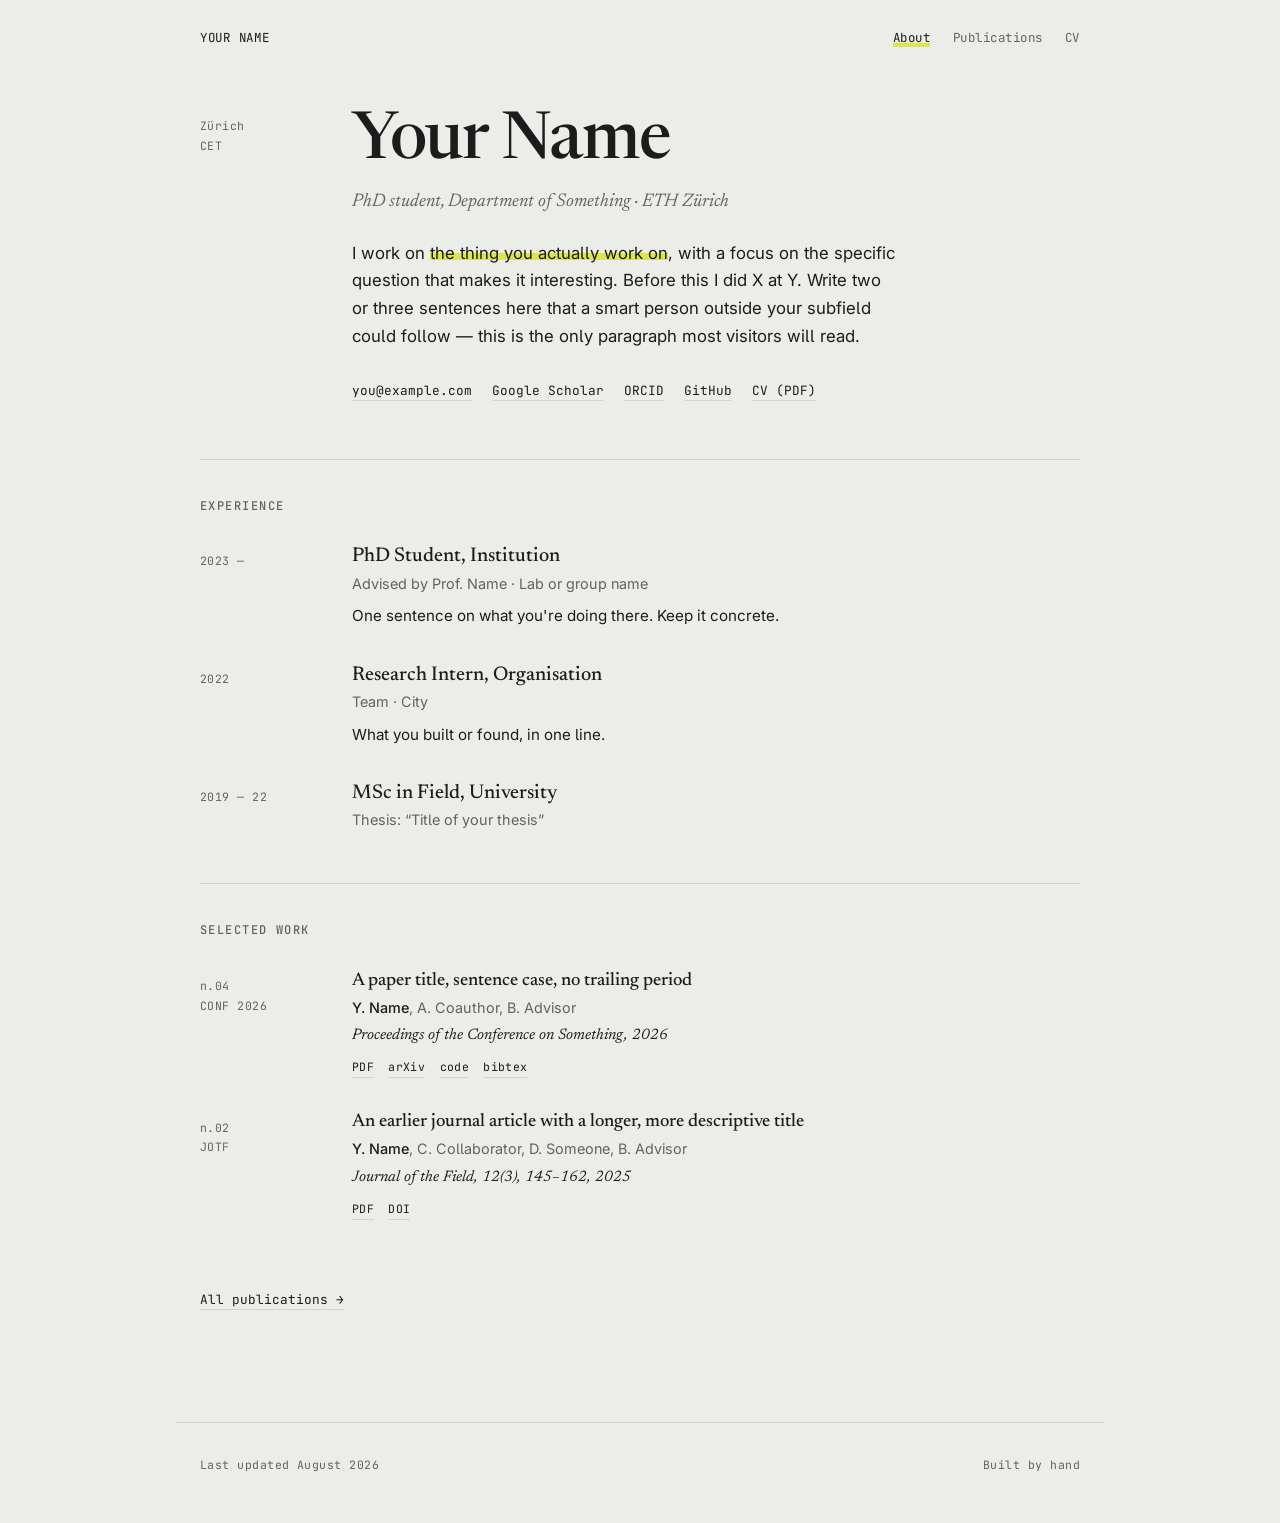
==== index.html @ 3d187cd5 "template files from Claude" ====
<!DOCTYPE html>
<html lang="en">
<head>
<meta charset="utf-8">
<meta name="viewport" content="width=device-width, initial-scale=1">
<title>Your Name — Computational Linguistics, ETH Zürich</title>
<meta name="description" content="PhD student working on X. Publications, experience, and contact.">

<!-- Social preview. Replace URL and image once deployed. -->
<meta property="og:title" content="Your Name">
<meta property="og:description" content="PhD student working on X.">
<meta property="og:type" content="website">

<link rel="preconnect" href="https://fonts.googleapis.com">
<link rel="preconnect" href="https://fonts.gstatic.com" crossorigin>
<link href="https://fonts.googleapis.com/css2?family=Newsreader:ital,opsz,wght@0,6..72,400;0,6..72,500;1,6..72,400&family=Inter:wght@400;500&family=JetBrains+Mono:wght@400;500&display=swap" rel="stylesheet">
<link rel="stylesheet" href="style.css">
</head>
<body>

<header class="topbar">
  <a class="topbar__name" href="index.html">Your Name</a>
  <nav class="topbar__nav">
    <a href="index.html" aria-current="page">About</a>
    <a href="publications.html">Publications</a>
    <a href="cv.pdf">CV</a>
  </nav>
</header>

<main>

  <!-- ─── Hero ─────────────────────────────────────────────── -->
  <section class="hero">
    <div class="hero__margin">
      <span class="note">Zürich</span>
      <span class="note">CET</span>
    </div>
    <div class="hero__body">
      <h1 class="hero__title">Your Name</h1>
      <p class="hero__role">PhD student, Department of Something · ETH&nbsp;Zürich</p>
      <p class="hero__bio">
        I work on <span class="mark">the thing you actually work on</span>, with a focus on
        the specific question that makes it interesting. Before this I did X at Y.
        Write two or three sentences here that a smart person outside your subfield
        could follow — this is the only paragraph most visitors will read.
      </p>
      <ul class="links">
        <li><a href="mailto:you@example.com">you@example.com</a></li>
        <li><a href="https://scholar.google.com/">Google&nbsp;Scholar</a></li>
        <li><a href="https://orcid.org/">ORCID</a></li>
        <li><a href="https://github.com/">GitHub</a></li>
        <li><a href="cv.pdf">CV&nbsp;(PDF)</a></li>
      </ul>
    </div>
  </section>

  <!-- ─── Experience ───────────────────────────────────────── -->
  <section class="section">
    <h2 class="section__title">Experience</h2>

    <article class="row">
      <div class="row__margin"><span class="note">2023 —</span></div>
      <div class="row__body">
        <h3 class="row__title">PhD Student, Institution</h3>
        <p class="row__meta">Advised by Prof. Name · Lab or group name</p>
        <p class="row__text">One sentence on what you're doing there. Keep it concrete.</p>
      </div>
    </article>

    <article class="row">
      <div class="row__margin"><span class="note">2022</span></div>
      <div class="row__body">
        <h3 class="row__title">Research Intern, Organisation</h3>
        <p class="row__meta">Team · City</p>
        <p class="row__text">What you built or found, in one line.</p>
      </div>
    </article>

    <article class="row">
      <div class="row__margin"><span class="note">2019 — 22</span></div>
      <div class="row__body">
        <h3 class="row__title">MSc in Field, University</h3>
        <p class="row__meta">Thesis: “Title of your thesis”</p>
      </div>
    </article>
  </section>

  <!-- ─── Selected work ────────────────────────────────────── -->
  <section class="section">
    <h2 class="section__title">Selected work</h2>
    <div id="selected-pubs" class="pubs">
      <p class="loading">Loading publications…</p>
    </div>
    <p class="section__more">
      <a href="publications.html">All publications →</a>
    </p>
  </section>

</main>

<footer class="footer">
  <span class="note">Last updated August 2026</span>
  <span class="note">Built by hand</span>
</footer>

<script src="pubs.js"></script>
<script>renderSelected("selected-pubs");</script>
</body>
</html>
---- style.css ----
/* ============================================================
   Tokens
   ============================================================ */
:root {
  --paper:     #ECEDE9;   /* cool newsprint, not cream           */
  --surface:   #F6F7F4;
  --ink:       #1A1D1B;
  --ink-soft:  #5F655E;
  --rule:      #D2D4CE;
  --mark:      #DCE64B;   /* highlighter — the only accent       */

  --display: "Newsreader", Georgia, serif;
  --body:    "Inter", system-ui, -apple-system, sans-serif;
  --mono:    "JetBrains Mono", ui-monospace, "SF Mono", monospace;

  --margin-col: 7.5rem;   /* width of the annotation column      */
  --gap:        2rem;
  --measure:    34rem;    /* max line length for reading         */
  --page:       58rem;
}

@media (prefers-color-scheme: dark) {
  :root {
    --paper:    #17191A;
    --surface:  #1E2122;
    --ink:      #E8E9E4;
    --ink-soft: #9AA096;
    --rule:     #33383A;
    --mark:     #9AA82B;
  }
}

/* ============================================================
   Base
   ============================================================ */
*, *::before, *::after { box-sizing: border-box; }

html { -webkit-text-size-adjust: 100%; }

body {
  margin: 0;
  background: var(--paper);
  color: var(--ink);
  font-family: var(--body);
  font-size: 1rem;
  line-height: 1.65;
  font-feature-settings: "cv05", "ss01";
  -webkit-font-smoothing: antialiased;
}

main {
  max-width: var(--page);
  margin: 0 auto;
  padding: 0 1.5rem 5rem;
}

h1, h2, h3 { font-family: var(--display); font-weight: 500; line-height: 1.15; margin: 0; }

p { margin: 0 0 0.9rem; max-width: var(--measure); }

/* Links: quiet by default, highlighter on hover ------------- */
a {
  color: inherit;
  text-decoration: none;
  border-bottom: 1px solid var(--rule);
  transition: background-size 140ms ease;
  background-image: linear-gradient(var(--mark), var(--mark));
  background-repeat: no-repeat;
  background-position: 0 88%;
  background-size: 0% 0.35em;
  padding-bottom: 0.05em;
}
a:hover, a:focus-visible { background-size: 100% 0.35em; border-bottom-color: var(--ink); }

:focus-visible { outline: 2px solid var(--ink); outline-offset: 3px; border-radius: 2px; }

/* The highlighter swipe, used sparingly --------------------- */
.mark {
  background-image: linear-gradient(var(--mark), var(--mark));
  background-repeat: no-repeat;
  background-position: 0 82%;
  background-size: 100% 0.42em;
}

/* Marginalia voice ------------------------------------------ */
.note {
  display: block;
  font-family: var(--mono);
  font-size: 0.72rem;
  letter-spacing: 0.04em;
  color: var(--ink-soft);
  line-height: 1.7;
  font-variant-numeric: tabular-nums;
}

/* ============================================================
   Top bar
   ============================================================ */
.topbar {
  max-width: var(--page);
  margin: 0 auto;
  padding: 1.75rem 1.5rem 3.5rem;
  display: flex;
  flex-wrap: wrap;
  gap: 1rem;
  align-items: baseline;
  justify-content: space-between;
}
.topbar__name {
  font-family: var(--mono);
  font-size: 0.78rem;
  letter-spacing: 0.06em;
  text-transform: uppercase;
  border-bottom: none;
}
.topbar__nav { display: flex; gap: 1.4rem; }
.topbar__nav a {
  font-family: var(--mono);
  font-size: 0.78rem;
  letter-spacing: 0.04em;
  border-bottom: none;
  color: var(--ink-soft);
}
.topbar__nav a[aria-current="page"] { color: var(--ink); background-size: 100% 0.35em; }

/* ============================================================
   Two-column rhythm: annotation margin + content
   ============================================================ */
.hero, .row, .pagehead, .pub {
  display: grid;
  grid-template-columns: var(--margin-col) minmax(0, 1fr);
  gap: var(--gap);
}

.hero { padding-bottom: 3.5rem; }
.hero__margin { padding-top: 0.7rem; }

.hero__title {
  font-size: clamp(2.6rem, 7vw, 4.1rem);
  letter-spacing: -0.02em;
  margin-bottom: 0.4rem;
}
.hero__role {
  font-family: var(--display);
  font-style: italic;
  font-size: 1.15rem;
  color: var(--ink-soft);
  margin-bottom: 1.4rem;
}
.hero__bio { font-size: 1.05rem; }

.links {
  list-style: none;
  display: flex;
  flex-wrap: wrap;
  gap: 0.5rem 1.25rem;
  padding: 0;
  margin: 1.6rem 0 0;
}
.links a { font-family: var(--mono); font-size: 0.8rem; }

/* ============================================================
   Sections
   ============================================================ */
.section { border-top: 1px solid var(--rule); padding: 2.5rem 0 1rem; }
.section--flush { border-top: none; padding-top: 0; }

.section__title {
  font-family: var(--mono);
  font-size: 0.75rem;
  font-weight: 500;
  letter-spacing: 0.12em;
  text-transform: uppercase;
  color: var(--ink-soft);
  margin-bottom: 2rem;
}
.section__more { margin-top: 2rem; }
.section__more a { font-family: var(--mono); font-size: 0.8rem; }

.row { padding-bottom: 2.2rem; }
.row__margin { padding-top: 0.35rem; }
.row__title { font-size: 1.25rem; margin-bottom: 0.2rem; }
.row__meta {
  font-size: 0.9rem;
  color: var(--ink-soft);
  margin-bottom: 0.5rem;
}
.row__text { font-size: 0.95rem; }
.row__text:last-child, .row__meta:last-child { margin-bottom: 0; }

/* ============================================================
   Publications page head + filters
   ============================================================ */
.pagehead { padding-bottom: 3rem; }
.pagehead__margin { padding-top: 0.9rem; }
.pagehead__title { font-size: clamp(2.1rem, 5vw, 3rem); margin-bottom: 0.6rem; }
.pagehead__note { font-size: 0.95rem; color: var(--ink-soft); }

.filters { display: flex; flex-wrap: wrap; gap: 0.5rem; margin-top: 1.5rem; }
.filters button {
  font-family: var(--mono);
  font-size: 0.72rem;
  letter-spacing: 0.04em;
  color: var(--ink-soft);
  background: transparent;
  border: 1px solid var(--rule);
  border-radius: 999px;
  padding: 0.3rem 0.85rem;
  cursor: pointer;
  transition: color 120ms ease, border-color 120ms ease;
}
.filters button:hover { color: var(--ink); border-color: var(--ink-soft); }
.filters button[aria-pressed="true"] {
  color: var(--ink);
  border-color: var(--ink);
  background: var(--mark);
}

/* ============================================================
   Publication entries
   ============================================================ */
.pubs { margin: 0; }

.yeargroup { border-top: 1px solid var(--rule); padding-top: 1.6rem; margin-bottom: 1rem; }
.yeargroup:first-child { border-top: none; padding-top: 0; }

.pub { padding-bottom: 2.1rem; }
.pub__margin { padding-top: 0.4rem; }
.pub__title { font-size: 1.15rem; margin-bottom: 0.3rem; }
.pub__authors { font-size: 0.9rem; color: var(--ink-soft); margin-bottom: 0.25rem; }
.pub__authors strong { color: var(--ink); font-weight: 500; }
.pub__venue {
  font-family: var(--display);
  font-style: italic;
  font-size: 0.95rem;
  margin-bottom: 0.55rem;
}
.pub__summary { font-size: 0.95rem; margin-bottom: 0.6rem; }
.pub__links { display: flex; flex-wrap: wrap; gap: 0.9rem; }
.pub__links a { font-family: var(--mono); font-size: 0.72rem; letter-spacing: 0.03em; }

.tag {
  display: inline-block;
  font-family: var(--mono);
  font-size: 0.65rem;
  letter-spacing: 0.06em;
  text-transform: uppercase;
  color: var(--ink-soft);
  border: 1px solid var(--rule);
  border-radius: 3px;
  padding: 0.05rem 0.4rem;
  margin-left: 0.5rem;
  vertical-align: 0.15em;
}

.loading { font-family: var(--mono); font-size: 0.8rem; color: var(--ink-soft); }

/* ============================================================
   Footer
   ============================================================ */
.footer {
  max-width: var(--page);
  margin: 0 auto;
  padding: 2rem 1.5rem 3rem;
  border-top: 1px solid var(--rule);
  display: flex;
  justify-content: space-between;
  gap: 1rem;
}
.footer a { border-bottom: none; }

/* ============================================================
   Small screens: margin column moves above content
   ============================================================ */
@media (max-width: 640px) {
  .hero, .row, .pagehead, .pub { grid-template-columns: 1fr; gap: 0.4rem; }
  .hero__margin, .row__margin, .pagehead__margin, .pub__margin { padding-top: 0; }
  .hero__margin { display: flex; gap: 1rem; }
  .footer { flex-direction: column; gap: 0.3rem; }
}

/* ============================================================
   Motion
   ============================================================ */
@media (prefers-reduced-motion: no-preference) {
  .hero__title, .hero__role, .hero__bio, .links {
    animation: rise 620ms cubic-bezier(.2,.7,.3,1) backwards;
  }
  .hero__role { animation-delay: 70ms; }
  .hero__bio  { animation-delay: 140ms; }
  .links      { animation-delay: 210ms; }
  @keyframes rise {
    from { opacity: 0; transform: translateY(0.6rem); }
    to   { opacity: 1; transform: none; }
  }
}
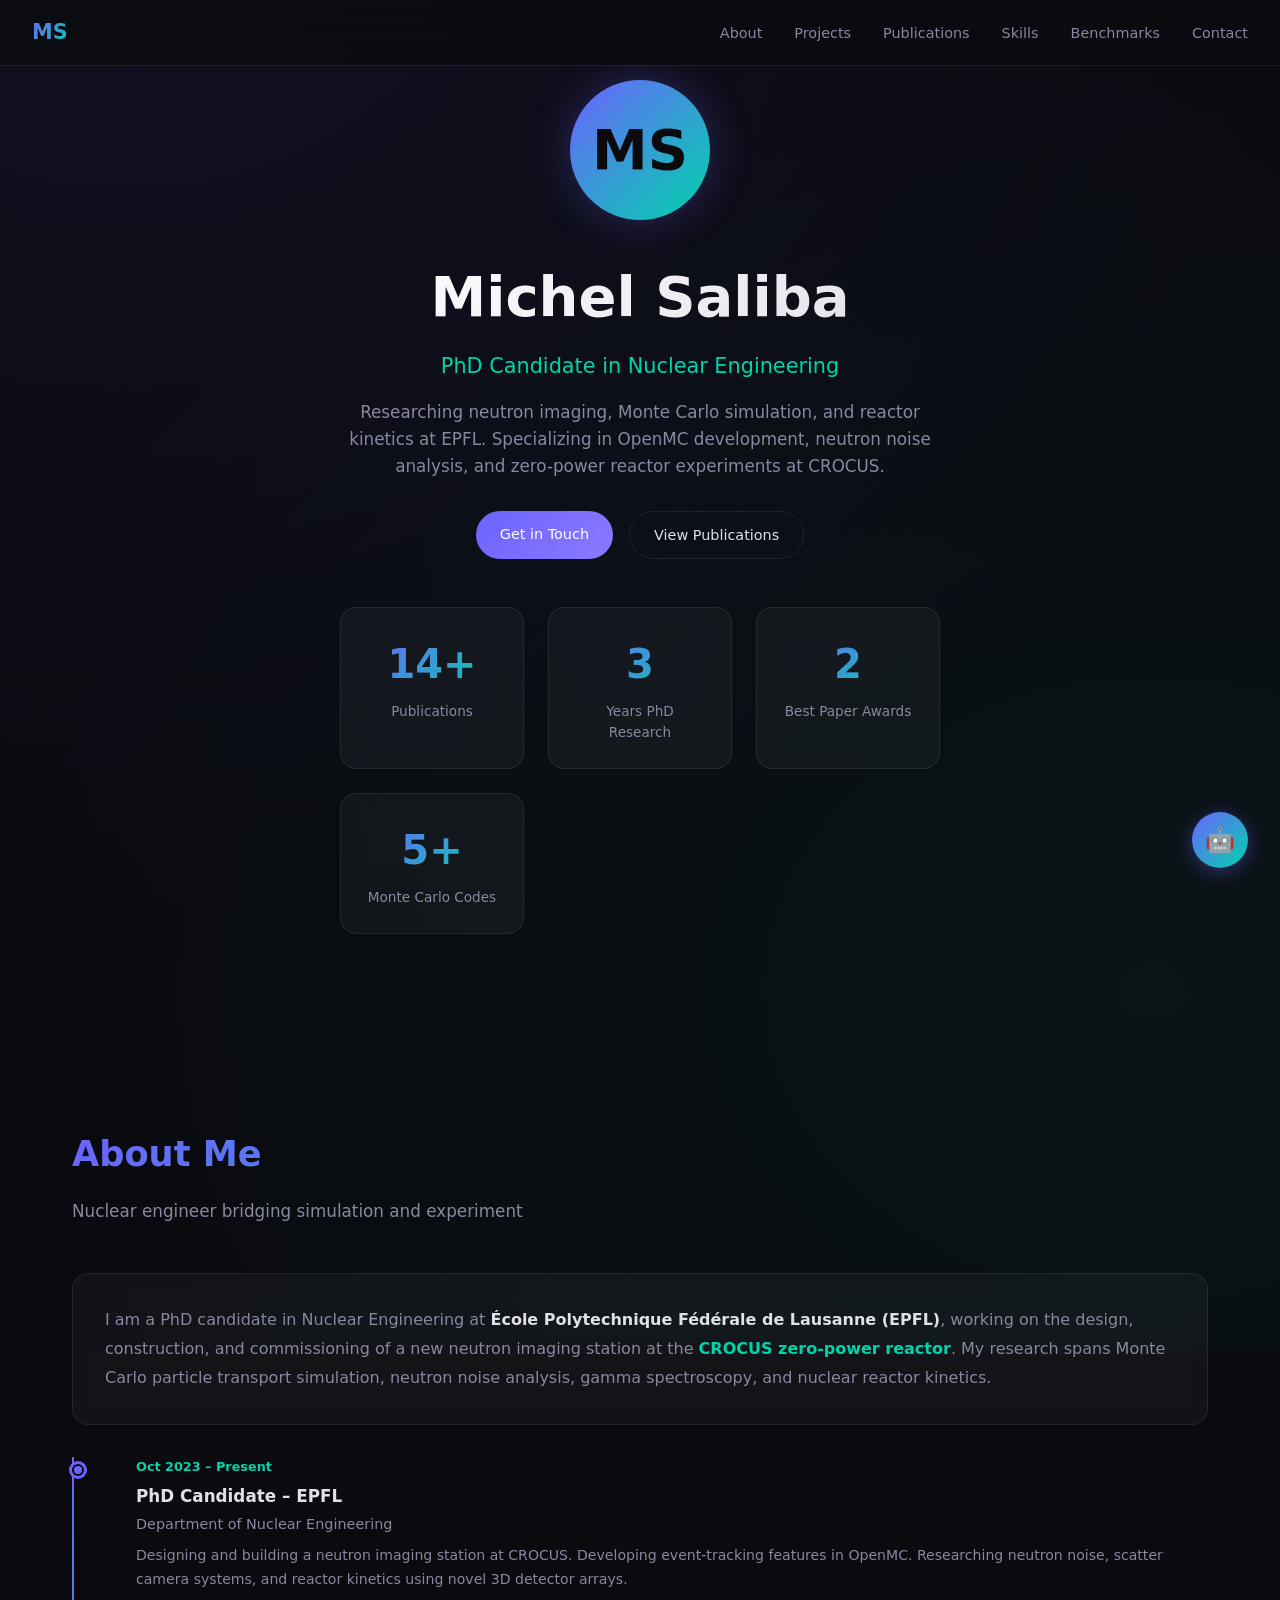
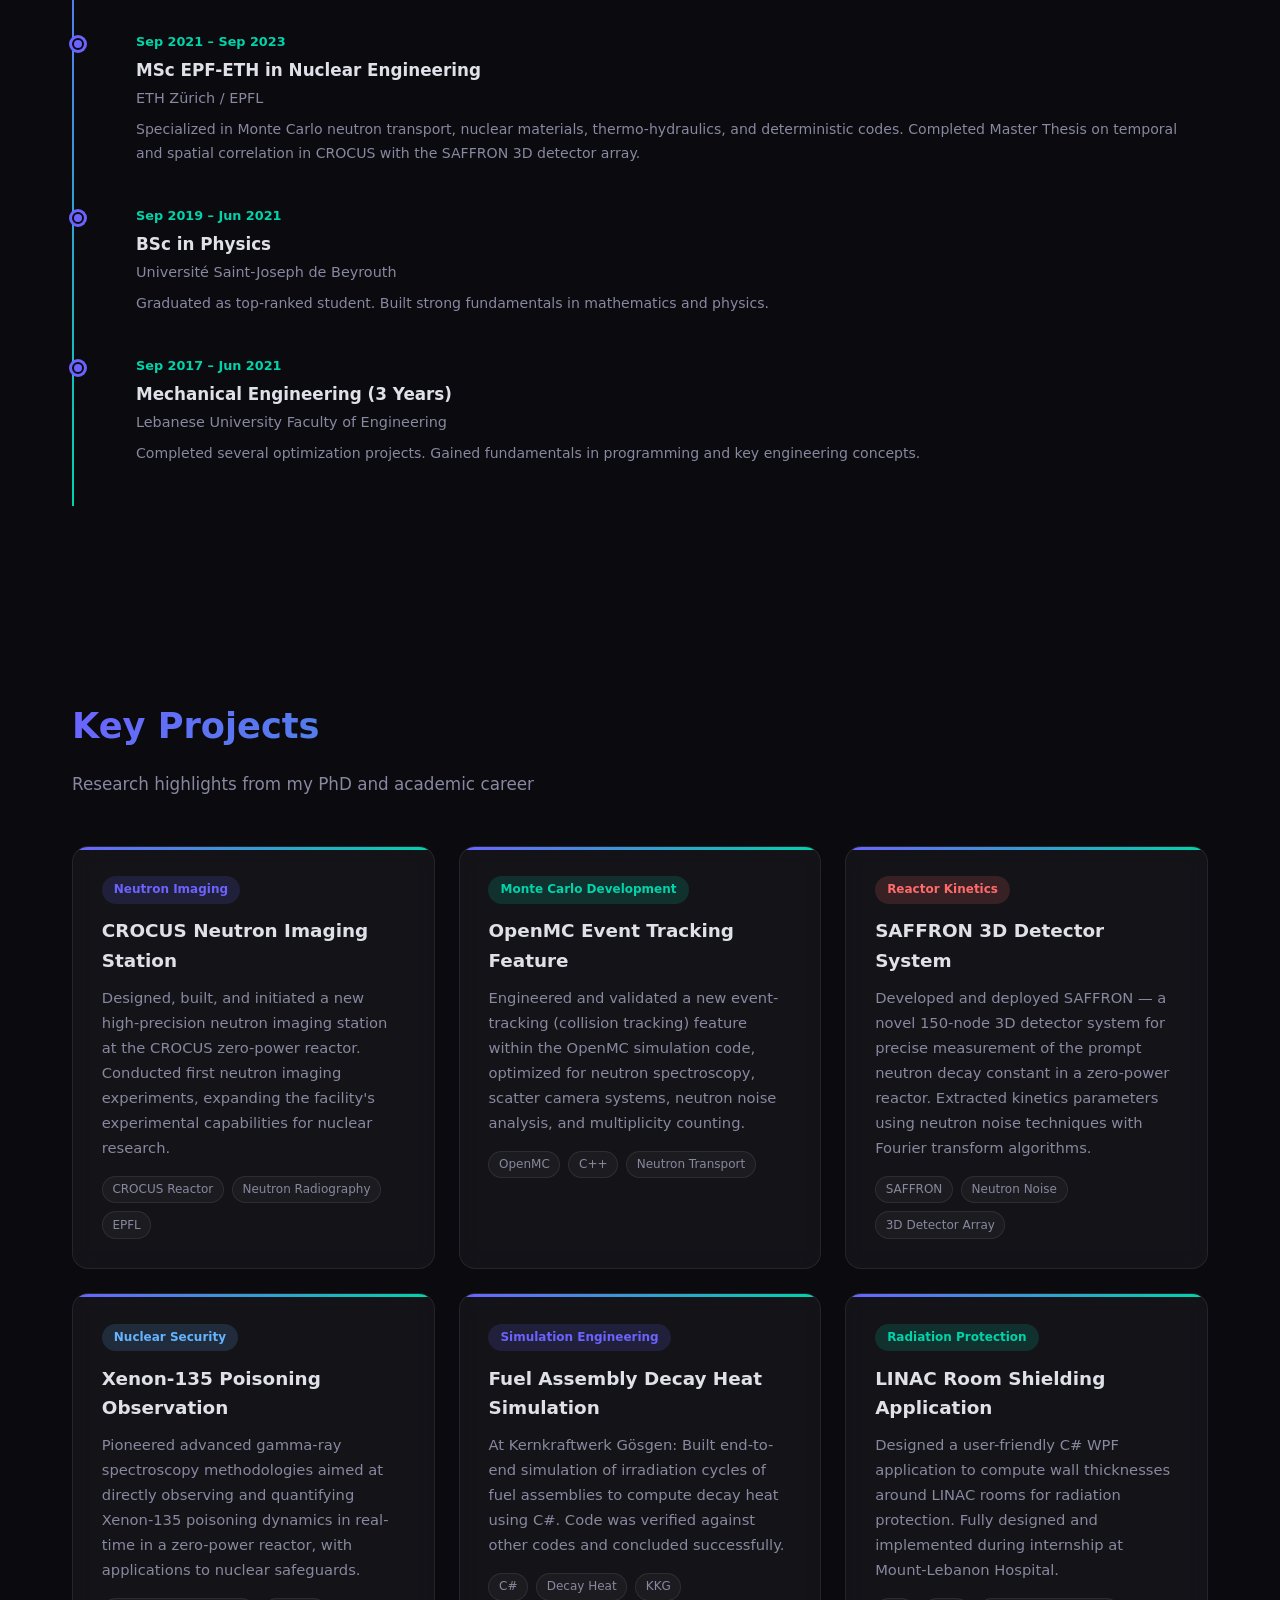
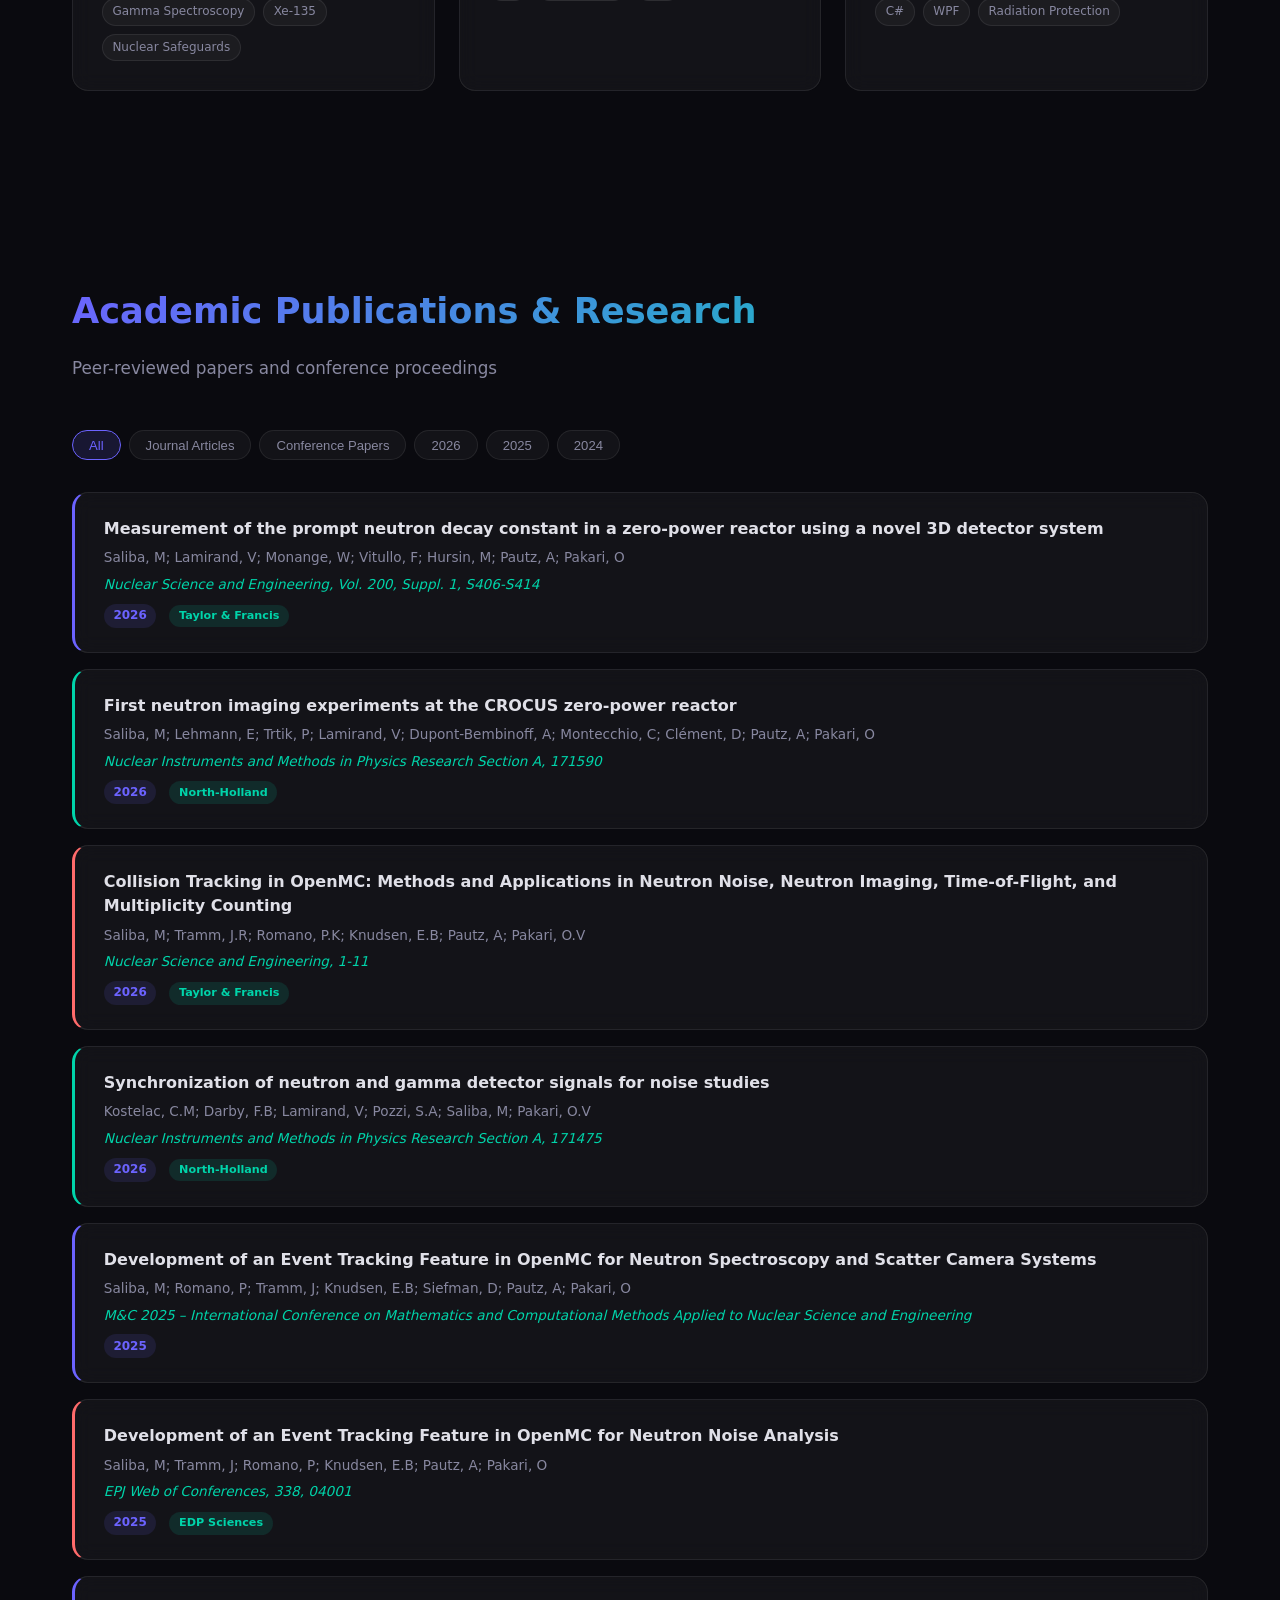
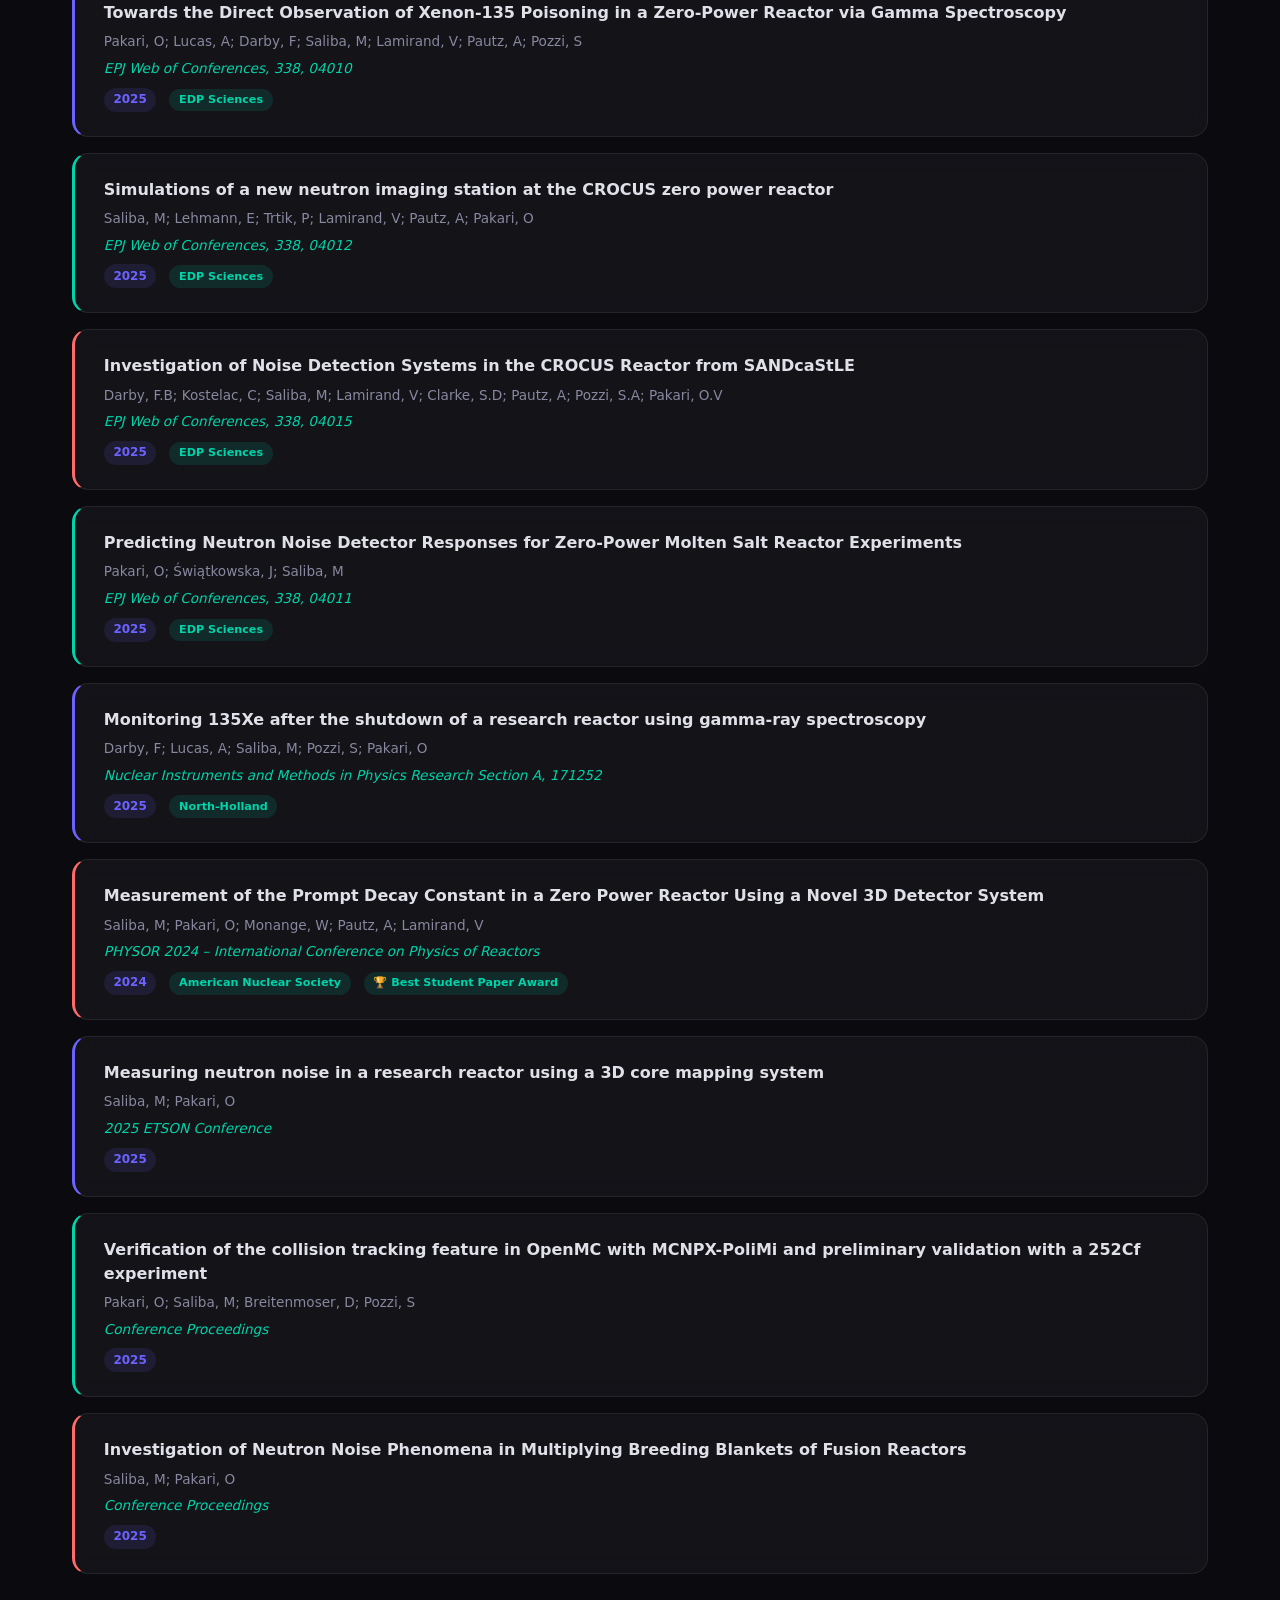
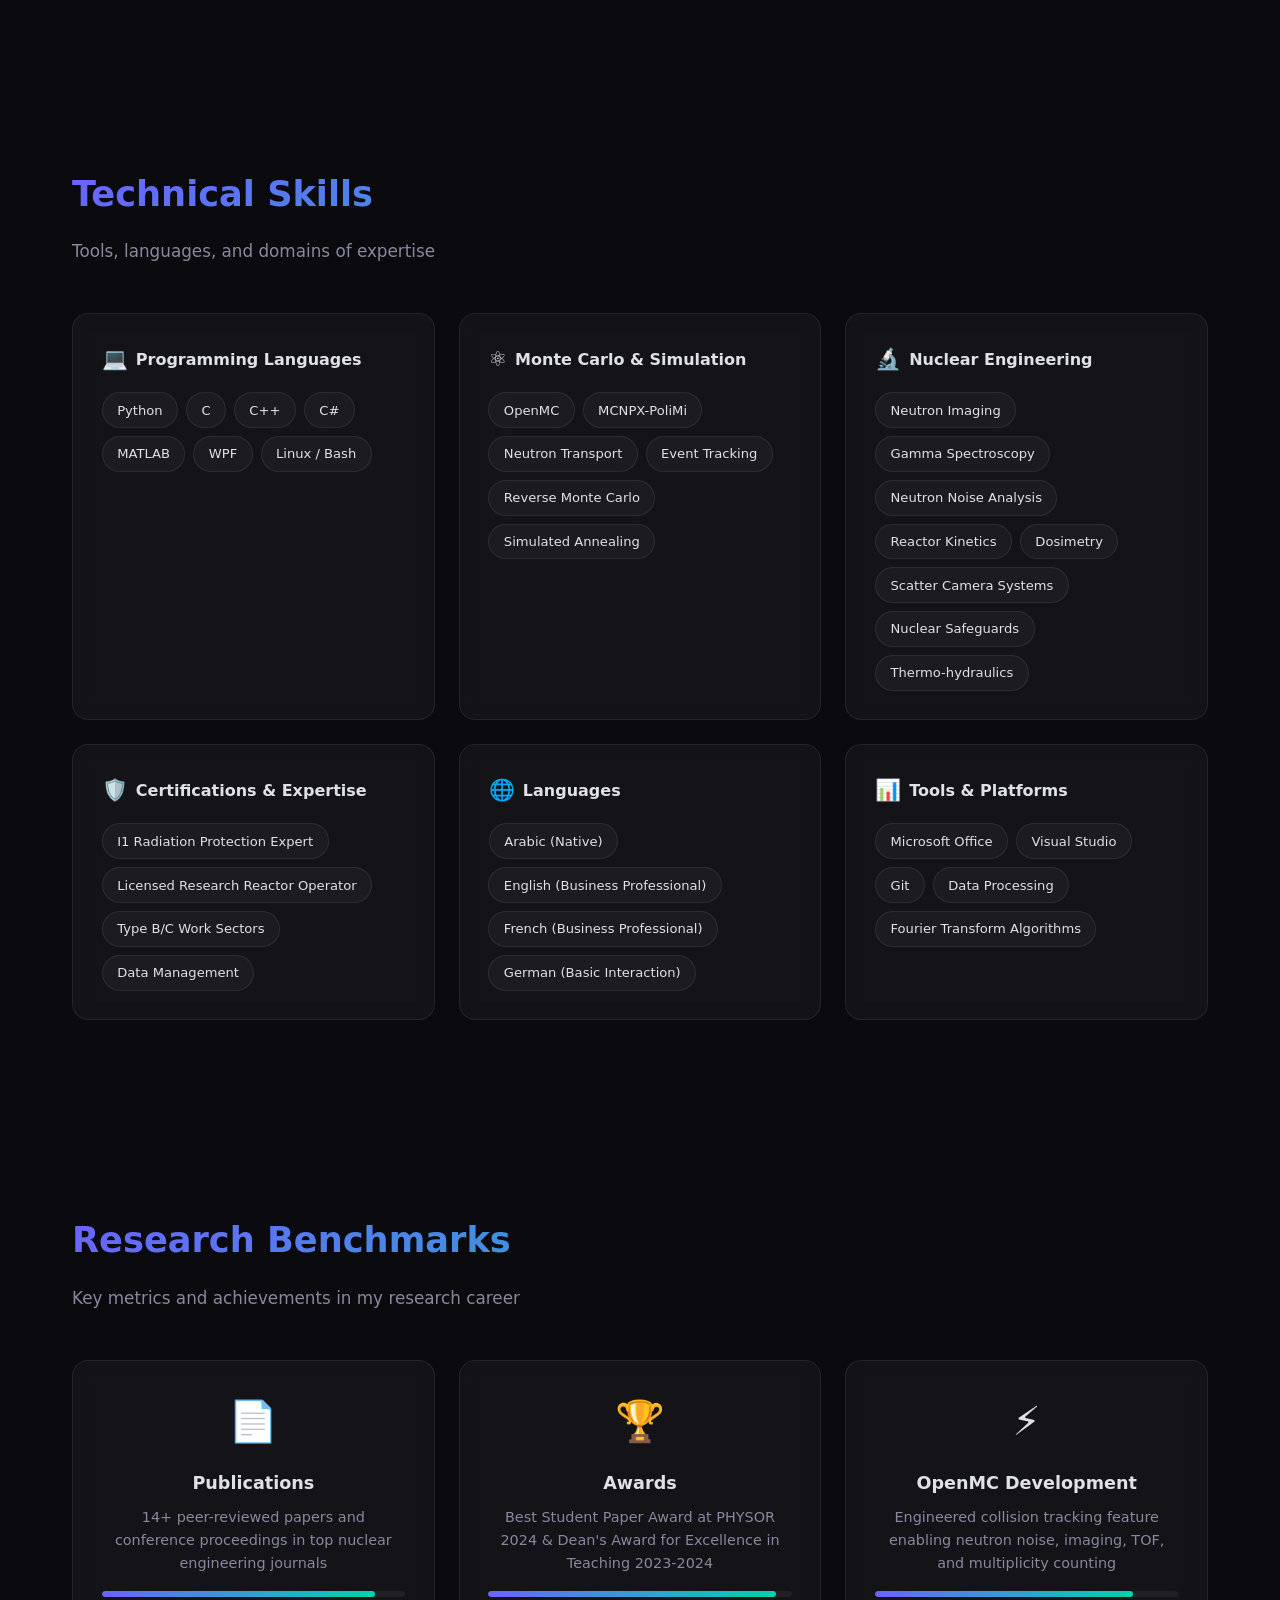
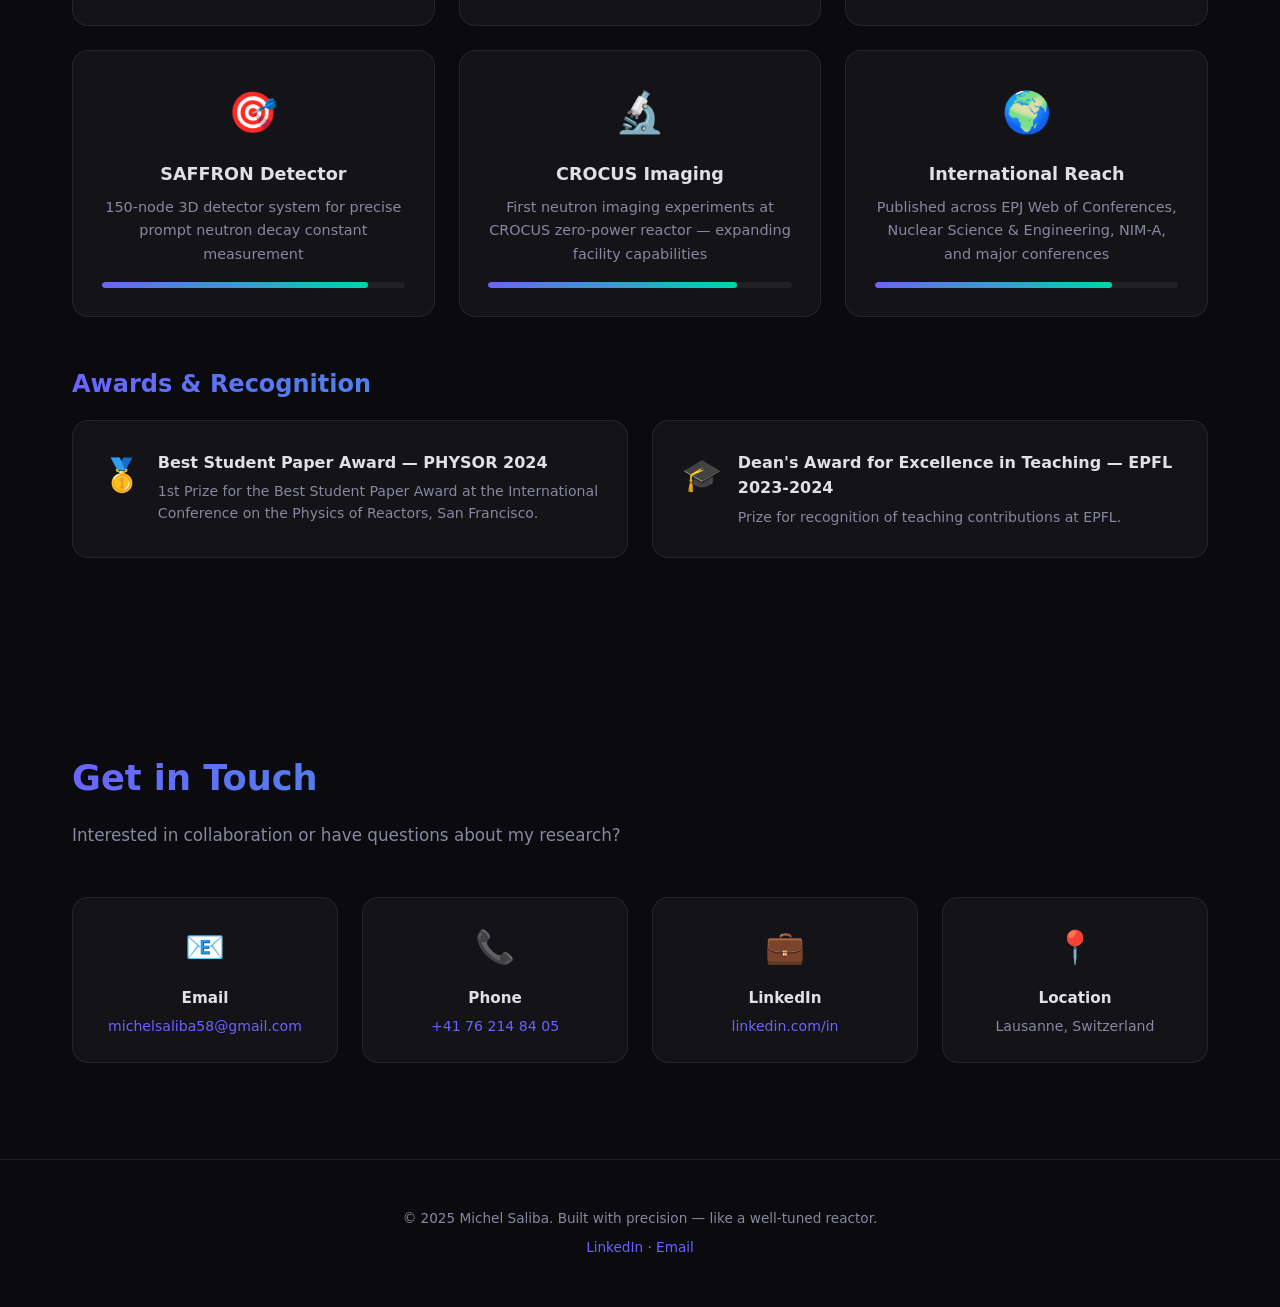
==== commit 20bbcf01: "qwen3.6 35b a3b trial for website" ====
--- a/index.html
+++ b/index.html
@@ -1,109 +1,2284 @@
-<!DOCTYPE html>
+<!doctype html>
 <html lang="en">
-<head>
-<meta charset="utf-8">
-<meta name="viewport" content="width=device-width, initial-scale=1">
-<title>Your Name — Computational Linguistics, ETH Zürich</title>
-<meta name="description" content="PhD student working on X. Publications, experience, and contact.">
-
-<!-- Social preview. Replace URL and image once deployed. -->
-<meta property="og:title" content="Your Name">
-<meta property="og:description" content="PhD student working on X.">
-<meta property="og:type" content="website">
-
-<link rel="preconnect" href="https://fonts.googleapis.com">
-<link rel="preconnect" href="https://fonts.gstatic.com" crossorigin>
-<link href="https://fonts.googleapis.com/css2?family=Newsreader:ital,opsz,wght@0,6..72,400;0,6..72,500;1,6..72,400&family=Inter:wght@400;500&family=JetBrains+Mono:wght@400;500&display=swap" rel="stylesheet">
-<link rel="stylesheet" href="style.css">
-</head>
-<body>
-
-<header class="topbar">
-  <a class="topbar__name" href="index.html">Your Name</a>
-  <nav class="topbar__nav">
-    <a href="index.html" aria-current="page">About</a>
-    <a href="publications.html">Publications</a>
-    <a href="cv.pdf">CV</a>
-  </nav>
-</header>
-
-<main>
-
-  <!-- ─── Hero ─────────────────────────────────────────────── -->
-  <section class="hero">
-    <div class="hero__margin">
-      <span class="note">Zürich</span>
-      <span class="note">CET</span>
-    </div>
-    <div class="hero__body">
-      <h1 class="hero__title">Your Name</h1>
-      <p class="hero__role">PhD student, Department of Something · ETH&nbsp;Zürich</p>
-      <p class="hero__bio">
-        I work on <span class="mark">the thing you actually work on</span>, with a focus on
-        the specific question that makes it interesting. Before this I did X at Y.
-        Write two or three sentences here that a smart person outside your subfield
-        could follow — this is the only paragraph most visitors will read.
-      </p>
-      <ul class="links">
-        <li><a href="mailto:you@example.com">you@example.com</a></li>
-        <li><a href="https://scholar.google.com/">Google&nbsp;Scholar</a></li>
-        <li><a href="https://orcid.org/">ORCID</a></li>
-        <li><a href="https://github.com/">GitHub</a></li>
-        <li><a href="cv.pdf">CV&nbsp;(PDF)</a></li>
-      </ul>
-    </div>
-  </section>
-
-  <!-- ─── Experience ───────────────────────────────────────── -->
-  <section class="section">
-    <h2 class="section__title">Experience</h2>
-
-    <article class="row">
-      <div class="row__margin"><span class="note">2023 —</span></div>
-      <div class="row__body">
-        <h3 class="row__title">PhD Student, Institution</h3>
-        <p class="row__meta">Advised by Prof. Name · Lab or group name</p>
-        <p class="row__text">One sentence on what you're doing there. Keep it concrete.</p>
-      </div>
-    </article>
-
-    <article class="row">
-      <div class="row__margin"><span class="note">2022</span></div>
-      <div class="row__body">
-        <h3 class="row__title">Research Intern, Organisation</h3>
-        <p class="row__meta">Team · City</p>
-        <p class="row__text">What you built or found, in one line.</p>
-      </div>
-    </article>
-
-    <article class="row">
-      <div class="row__margin"><span class="note">2019 — 22</span></div>
-      <div class="row__body">
-        <h3 class="row__title">MSc in Field, University</h3>
-        <p class="row__meta">Thesis: “Title of your thesis”</p>
-      </div>
-    </article>
-  </section>
-
-  <!-- ─── Selected work ────────────────────────────────────── -->
-  <section class="section">
-    <h2 class="section__title">Selected work</h2>
-    <div id="selected-pubs" class="pubs">
-      <p class="loading">Loading publications…</p>
-    </div>
-    <p class="section__more">
-      <a href="publications.html">All publications →</a>
-    </p>
-  </section>
-
-</main>
-
-<footer class="footer">
-  <span class="note">Last updated August 2026</span>
-  <span class="note">Built by hand</span>
-</footer>
-
-<script src="pubs.js"></script>
-<script>renderSelected("selected-pubs");</script>
-</body>
+    <head>
+        <meta charset="UTF-8" />
+        <meta name="viewport" content="width=device-width, initial-scale=1.0" />
+        <title>Michel Saliba | Nuclear Engineer & Researcher</title>
+        <style>
+            *,
+            *::before,
+            *::after {
+                margin: 0;
+                padding: 0;
+                box-sizing: border-box;
+            }
+            :root {
+                --bg: #0a0a0f;
+                --bg2: #12121a;
+                --glass: rgba(255, 255, 255, 0.04);
+                --glass-border: rgba(255, 255, 255, 0.08);
+                --glass-hover: rgba(255, 255, 255, 0.07);
+                --text: #e0e0e8;
+                --text-dim: #8888a0;
+                --accent: #6c63ff;
+                --accent2: #00d4aa;
+                --accent3: #ff6b6b;
+                --radius: 16px;
+                --radius-sm: 10px;
+            }
+            html {
+                scroll-behavior: smooth;
+                font-size: 16px;
+            }
+            body {
+                font-family:
+                    "Segoe UI",
+                    system-ui,
+                    -apple-system,
+                    sans-serif;
+                background: var(--bg);
+                color: var(--text);
+                line-height: 1.6;
+                overflow-x: hidden;
+            }
+            body::before {
+                content: "";
+                position: fixed;
+                top: -50%;
+                left: -50%;
+                width: 200%;
+                height: 200%;
+                background:
+                    radial-gradient(
+                        ellipse at 30% 20%,
+                        rgba(108, 99, 255, 0.08) 0%,
+                        transparent 50%
+                    ),
+                    radial-gradient(
+                        ellipse at 70% 80%,
+                        rgba(0, 212, 170, 0.05) 0%,
+                        transparent 50%
+                    );
+                z-index: -1;
+                animation: bgShift 20s ease-in-out infinite alternate;
+            }
+            @keyframes bgShift {
+                0% {
+                    transform: translate(0, 0);
+                }
+                100% {
+                    transform: translate(-5%, 3%);
+                }
+            }
+
+            /* Scrollbar */
+            ::-webkit-scrollbar {
+                width: 6px;
+            }
+            ::-webkit-scrollbar-track {
+                background: var(--bg);
+            }
+            ::-webkit-scrollbar-thumb {
+                background: var(--accent);
+                border-radius: 3px;
+            }
+
+            /* Navigation */
+            nav {
+                position: fixed;
+                top: 0;
+                left: 0;
+                right: 0;
+                z-index: 100;
+                padding: 1rem 2rem;
+                background: rgba(10, 10, 15, 0.8);
+                backdrop-filter: blur(20px);
+                border-bottom: 1px solid var(--glass-border);
+                display: flex;
+                align-items: center;
+                justify-content: space-between;
+                transition: all 0.3s;
+            }
+            nav.scrolled {
+                padding: 0.6rem 2rem;
+                background: rgba(10, 10, 15, 0.95);
+            }
+            .nav-logo {
+                font-size: 1.3rem;
+                font-weight: 700;
+                background: linear-gradient(
+                    135deg,
+                    var(--accent),
+                    var(--accent2)
+                );
+                -webkit-background-clip: text;
+                -webkit-text-fill-color: transparent;
+                text-decoration: none;
+            }
+            .nav-links {
+                display: flex;
+                gap: 2rem;
+                list-style: none;
+            }
+            .nav-links a {
+                color: var(--text-dim);
+                text-decoration: none;
+                font-size: 0.9rem;
+                transition: color 0.3s;
+                position: relative;
+            }
+            .nav-links a:hover {
+                color: var(--text);
+            }
+            .nav-links a::after {
+                content: "";
+                position: absolute;
+                bottom: -4px;
+                left: 0;
+                width: 0;
+                height: 2px;
+                background: var(--accent);
+                transition: width 0.3s;
+            }
+            .nav-links a:hover::after {
+                width: 100%;
+            }
+            .nav-toggle {
+                display: none;
+                flex-direction: column;
+                gap: 5px;
+                cursor: pointer;
+                background: none;
+                border: none;
+                padding: 4px;
+            }
+            .nav-toggle span {
+                width: 24px;
+                height: 2px;
+                background: var(--text);
+                transition: all 0.3s;
+                display: block;
+            }
+
+            /* Sections */
+            section {
+                padding: 6rem 2rem;
+                max-width: 1200px;
+                margin: 0 auto;
+            }
+            .section-title {
+                font-size: 2.2rem;
+                font-weight: 700;
+                margin-bottom: 1rem;
+                background: linear-gradient(
+                    135deg,
+                    var(--accent),
+                    var(--accent2)
+                );
+                -webkit-background-clip: text;
+                -webkit-text-fill-color: transparent;
+            }
+            .section-subtitle {
+                color: var(--text-dim);
+                margin-bottom: 3rem;
+                font-size: 1.05rem;
+                max-width: 600px;
+            }
+
+            /* Glass Card */
+            .glass-card {
+                background: var(--glass);
+                border: 1px solid var(--glass-border);
+                border-radius: var(--radius);
+                padding: 2rem;
+                backdrop-filter: blur(10px);
+                transition: all 0.3s;
+            }
+            .glass-card:hover {
+                background: var(--glass-hover);
+                border-color: rgba(255, 255, 255, 0.12);
+                transform: translateY(-2px);
+                box-shadow: 0 8px 32px rgba(108, 99, 255, 0.08);
+            }
+
+            /* Hero */
+            #hero {
+                min-height: 100vh;
+                display: flex;
+                align-items: center;
+                justify-content: center;
+                text-align: center;
+                padding-top: 5rem;
+                position: relative;
+            }
+            .hero-content {
+                max-width: 800px;
+            }
+            .hero-avatar {
+                width: 140px;
+                height: 140px;
+                border-radius: 50%;
+                background: linear-gradient(
+                    135deg,
+                    var(--accent),
+                    var(--accent2)
+                );
+                display: flex;
+                align-items: center;
+                justify-content: center;
+                font-size: 3.5rem;
+                font-weight: 700;
+                color: var(--bg);
+                margin: 0 auto 2rem;
+                box-shadow: 0 0 40px rgba(108, 99, 255, 0.3);
+            }
+            .hero-name {
+                font-size: 3.5rem;
+                font-weight: 800;
+                background: linear-gradient(135deg, #fff, var(--text));
+                -webkit-background-clip: text;
+                -webkit-text-fill-color: transparent;
+                margin-bottom: 0.5rem;
+            }
+            .hero-title {
+                font-size: 1.3rem;
+                color: var(--accent2);
+                margin-bottom: 1rem;
+                font-weight: 500;
+            }
+            .hero-desc {
+                color: var(--text-dim);
+                font-size: 1.05rem;
+                max-width: 600px;
+                margin: 0 auto 2rem;
+            }
+            .hero-links {
+                display: flex;
+                gap: 1rem;
+                justify-content: center;
+                flex-wrap: wrap;
+            }
+            .hero-links a {
+                padding: 0.7rem 1.5rem;
+                border-radius: 50px;
+                text-decoration: none;
+                font-size: 0.9rem;
+                font-weight: 500;
+                transition: all 0.3s;
+            }
+            .btn-primary {
+                background: linear-gradient(135deg, var(--accent), #8b7aff);
+                color: #fff;
+                border: none;
+                cursor: pointer;
+            }
+            .btn-primary:hover {
+                box-shadow: 0 4px 20px rgba(108, 99, 255, 0.4);
+                transform: translateY(-2px);
+            }
+            .btn-outline {
+                background: transparent;
+                color: var(--text);
+                border: 1px solid var(--glass-border);
+            }
+            .btn-outline:hover {
+                border-color: var(--accent);
+                color: var(--accent);
+            }
+
+            /* Stats */
+            .stats-row {
+                display: grid;
+                grid-template-columns: repeat(auto-fit, minmax(150px, 1fr));
+                gap: 1.5rem;
+                margin-top: 3rem;
+            }
+            .stat-card {
+                text-align: center;
+                padding: 1.5rem;
+            }
+            .stat-number {
+                font-size: 2.5rem;
+                font-weight: 800;
+                background: linear-gradient(
+                    135deg,
+                    var(--accent),
+                    var(--accent2)
+                );
+                -webkit-background-clip: text;
+                -webkit-text-fill-color: transparent;
+            }
+            .stat-label {
+                color: var(--text-dim);
+                font-size: 0.85rem;
+                margin-top: 0.3rem;
+            }
+
+            /* Projects Grid */
+            .projects-grid {
+                display: grid;
+                grid-template-columns: repeat(auto-fit, minmax(340px, 1fr));
+                gap: 1.5rem;
+            }
+            .project-card {
+                padding: 1.8rem;
+                position: relative;
+                overflow: hidden;
+            }
+            .project-card::before {
+                content: "";
+                position: absolute;
+                top: 0;
+                left: 0;
+                right: 0;
+                height: 3px;
+                background: linear-gradient(
+                    90deg,
+                    var(--accent),
+                    var(--accent2)
+                );
+            }
+            .project-tag {
+                display: inline-block;
+                padding: 0.25rem 0.75rem;
+                border-radius: 50px;
+                font-size: 0.75rem;
+                font-weight: 600;
+                margin-bottom: 0.8rem;
+            }
+            .tag-purple {
+                background: rgba(108, 99, 255, 0.15);
+                color: var(--accent);
+            }
+            .tag-green {
+                background: rgba(0, 212, 170, 0.15);
+                color: var(--accent2);
+            }
+            .tag-red {
+                background: rgba(255, 107, 107, 0.15);
+                color: var(--accent3);
+            }
+            .tag-blue {
+                background: rgba(100, 180, 255, 0.15);
+                color: #64b4ff;
+            }
+            .project-card h3 {
+                font-size: 1.15rem;
+                margin-bottom: 0.6rem;
+                font-weight: 600;
+            }
+            .project-card p {
+                color: var(--text-dim);
+                font-size: 0.92rem;
+                line-height: 1.7;
+            }
+            .project-meta {
+                display: flex;
+                gap: 0.5rem;
+                flex-wrap: wrap;
+                margin-top: 1rem;
+            }
+            .project-meta span {
+                font-size: 0.75rem;
+                padding: 0.2rem 0.6rem;
+                border-radius: 50px;
+                background: rgba(255, 255, 255, 0.04);
+                color: var(--text-dim);
+                border: 1px solid var(--glass-border);
+            }
+
+            /* Publications */
+            .pub-list {
+                display: flex;
+                flex-direction: column;
+                gap: 1rem;
+            }
+            .pub-item {
+                padding: 1.5rem 1.8rem;
+                border-left: 3px solid var(--accent);
+            }
+            .pub-item:nth-child(even) {
+                border-left-color: var(--accent2);
+            }
+            .pub-item:nth-child(3n) {
+                border-left-color: var(--accent3);
+            }
+            .pub-title {
+                font-weight: 600;
+                font-size: 1rem;
+                margin-bottom: 0.4rem;
+                line-height: 1.5;
+            }
+            .pub-authors {
+                color: var(--text-dim);
+                font-size: 0.85rem;
+                margin-bottom: 0.3rem;
+            }
+            .pub-journal {
+                color: var(--accent2);
+                font-size: 0.85rem;
+                font-style: italic;
+            }
+            .pub-year {
+                display: inline-block;
+                margin-top: 0.5rem;
+                padding: 0.15rem 0.6rem;
+                border-radius: 50px;
+                font-size: 0.75rem;
+                font-weight: 600;
+                background: rgba(108, 99, 255, 0.12);
+                color: var(--accent);
+            }
+            .pub-badge {
+                display: inline-block;
+                margin-left: 0.5rem;
+                padding: 0.15rem 0.6rem;
+                border-radius: 50px;
+                font-size: 0.7rem;
+                font-weight: 600;
+                background: rgba(0, 212, 170, 0.12);
+                color: var(--accent2);
+            }
+
+            /* Skills */
+            .skills-container {
+                display: grid;
+                grid-template-columns: repeat(auto-fit, minmax(280px, 1fr));
+                gap: 1.5rem;
+            }
+            .skill-category {
+                padding: 1.8rem;
+            }
+            .skill-category h3 {
+                font-size: 1rem;
+                margin-bottom: 1rem;
+                display: flex;
+                align-items: center;
+                gap: 0.5rem;
+            }
+            .skill-category h3 .icon {
+                font-size: 1.3rem;
+            }
+            .skill-tags {
+                display: flex;
+                flex-wrap: wrap;
+                gap: 0.5rem;
+            }
+            .skill-tag {
+                padding: 0.4rem 0.9rem;
+                border-radius: 50px;
+                font-size: 0.82rem;
+                background: rgba(255, 255, 255, 0.04);
+                border: 1px solid var(--glass-border);
+                color: var(--text);
+                transition: all 0.3s;
+                cursor: default;
+            }
+            .skill-tag:hover {
+                background: rgba(108, 99, 255, 0.12);
+                border-color: var(--accent);
+                color: var(--accent);
+            }
+
+            /* Benchmarks */
+            .bench-grid {
+                display: grid;
+                grid-template-columns: repeat(auto-fit, minmax(280px, 1fr));
+                gap: 1.5rem;
+            }
+            .bench-card {
+                padding: 1.8rem;
+                text-align: center;
+            }
+            .bench-icon {
+                font-size: 2.5rem;
+                margin-bottom: 1rem;
+            }
+            .bench-card h3 {
+                font-size: 1.1rem;
+                margin-bottom: 0.5rem;
+            }
+            .bench-card p {
+                color: var(--text-dim);
+                font-size: 0.9rem;
+            }
+            .bench-bar {
+                height: 6px;
+                border-radius: 3px;
+                background: rgba(255, 255, 255, 0.06);
+                margin-top: 1rem;
+                overflow: hidden;
+            }
+            .bench-bar-fill {
+                height: 100%;
+                border-radius: 3px;
+                background: linear-gradient(
+                    90deg,
+                    var(--accent),
+                    var(--accent2)
+                );
+                transition: width 1.5s ease;
+            }
+
+            /* Timeline */
+            .timeline {
+                position: relative;
+                padding-left: 2rem;
+            }
+            .timeline::before {
+                content: "";
+                position: absolute;
+                left: 0;
+                top: 0;
+                bottom: 0;
+                width: 2px;
+                background: linear-gradient(
+                    to bottom,
+                    var(--accent),
+                    var(--accent2)
+                );
+            }
+            .timeline-item {
+                position: relative;
+                padding: 0 0 2.5rem 2rem;
+            }
+            .timeline-item::before {
+                content: "";
+                position: absolute;
+                left: -2rem;
+                top: 0.4rem;
+                width: 12px;
+                height: 12px;
+                border-radius: 50%;
+                background: var(--accent);
+                border: 2px solid var(--bg);
+                box-shadow: 0 0 0 3px var(--accent);
+            }
+            .timeline-date {
+                font-size: 0.8rem;
+                color: var(--accent2);
+                font-weight: 600;
+                margin-bottom: 0.3rem;
+            }
+            .timeline-item h3 {
+                font-size: 1.05rem;
+                margin-bottom: 0.2rem;
+            }
+            .timeline-item h4 {
+                color: var(--text-dim);
+                font-size: 0.9rem;
+                font-weight: 400;
+                margin-bottom: 0.5rem;
+            }
+            .timeline-item p {
+                color: var(--text-dim);
+                font-size: 0.88rem;
+                line-height: 1.7;
+            }
+
+            /* Awards */
+            .awards-grid {
+                display: grid;
+                grid-template-columns: repeat(auto-fit, minmax(300px, 1fr));
+                gap: 1.5rem;
+            }
+            .award-card {
+                padding: 1.8rem;
+                display: flex;
+                gap: 1rem;
+                align-items: flex-start;
+            }
+            .award-icon {
+                font-size: 2rem;
+                flex-shrink: 0;
+            }
+            .award-card h3 {
+                font-size: 1rem;
+                margin-bottom: 0.3rem;
+            }
+            .award-card p {
+                color: var(--text-dim);
+                font-size: 0.88rem;
+            }
+
+            /* Chat Interface */
+            .chat-toggle {
+                position: fixed;
+                bottom: 2rem;
+                right: 2rem;
+                z-index: 200;
+                width: 56px;
+                height: 56px;
+                border-radius: 50%;
+                background: linear-gradient(
+                    135deg,
+                    var(--accent),
+                    var(--accent2)
+                );
+                border: none;
+                cursor: pointer;
+                display: flex;
+                align-items: center;
+                justify-content: center;
+                font-size: 1.5rem;
+                color: #fff;
+                box-shadow: 0 4px 20px rgba(108, 99, 255, 0.4);
+                transition: all 0.3s;
+            }
+            .chat-toggle:hover {
+                transform: scale(1.1);
+            }
+            .chat-toggle.active {
+                background: linear-gradient(135deg, var(--accent3), #ff8e8e);
+            }
+
+            .chat-window {
+                position: fixed;
+                bottom: 6rem;
+                right: 2rem;
+                z-index: 199;
+                width: 380px;
+                max-width: calc(100vw - 2rem);
+                max-height: calc(100vh - 8rem);
+                background: rgba(18, 18, 26, 0.95);
+                backdrop-filter: blur(20px);
+                border: 1px solid var(--glass-border);
+                border-radius: var(--radius);
+                display: none;
+                flex-direction: column;
+                box-shadow: 0 16px 48px rgba(0, 0, 0, 0.5);
+                overflow: hidden;
+            }
+            .chat-window.open {
+                display: flex;
+                animation: chatIn 0.3s ease;
+            }
+            @keyframes chatIn {
+                from {
+                    opacity: 0;
+                    transform: translateY(20px) scale(0.95);
+                }
+                to {
+                    opacity: 1;
+                    transform: translateY(0) scale(1);
+                }
+            }
+            .chat-header {
+                padding: 1rem 1.2rem;
+                background: linear-gradient(
+                    135deg,
+                    rgba(108, 99, 255, 0.15),
+                    rgba(0, 212, 170, 0.1)
+                );
+                border-bottom: 1px solid var(--glass-border);
+                display: flex;
+                align-items: center;
+                gap: 0.8rem;
+            }
+            .chat-header-avatar {
+                width: 36px;
+                height: 36px;
+                border-radius: 50%;
+                background: linear-gradient(
+                    135deg,
+                    var(--accent),
+                    var(--accent2)
+                );
+                display: flex;
+                align-items: center;
+                justify-content: center;
+                font-size: 0.9rem;
+            }
+            .chat-header-info h4 {
+                font-size: 0.9rem;
+                font-weight: 600;
+            }
+            .chat-header-info span {
+                font-size: 0.75rem;
+                color: var(--accent2);
+            }
+            .chat-messages {
+                flex: 1;
+                overflow-y: auto;
+                padding: 1rem;
+                display: flex;
+                flex-direction: column;
+                gap: 0.8rem;
+                min-height: 300px;
+                max-height: 400px;
+            }
+            .chat-msg {
+                max-width: 85%;
+                padding: 0.7rem 1rem;
+                border-radius: 12px;
+                font-size: 0.88rem;
+                line-height: 1.5;
+            }
+            .chat-msg.bot {
+                background: rgba(108, 99, 255, 0.1);
+                border: 1px solid rgba(108, 99, 255, 0.15);
+                align-self: flex-start;
+                border-bottom-left-radius: 4px;
+            }
+            .chat-msg.user {
+                background: rgba(0, 212, 170, 0.1);
+                border: 1px solid rgba(0, 212, 170, 0.15);
+                align-self: flex-end;
+                border-bottom-right-radius: 4px;
+            }
+            .chat-msg .msg-time {
+                font-size: 0.7rem;
+                color: var(--text-dim);
+                margin-top: 0.3rem;
+            }
+            .chat-input-area {
+                padding: 0.8rem;
+                border-top: 1px solid var(--glass-border);
+                display: flex;
+                gap: 0.5rem;
+            }
+            .chat-input-area input {
+                flex: 1;
+                padding: 0.6rem 1rem;
+                border-radius: 50px;
+                background: rgba(255, 255, 255, 0.04);
+                border: 1px solid var(--glass-border);
+                color: var(--text);
+                font-size: 0.88rem;
+                outline: none;
+            }
+            .chat-input-area input:focus {
+                border-color: var(--accent);
+            }
+            .chat-input-area input::placeholder {
+                color: var(--text-dim);
+            }
+            .chat-send {
+                width: 40px;
+                height: 40px;
+                border-radius: 50%;
+                background: linear-gradient(
+                    135deg,
+                    var(--accent),
+                    var(--accent2)
+                );
+                border: none;
+                cursor: pointer;
+                color: #fff;
+                display: flex;
+                align-items: center;
+                justify-content: center;
+                transition: all 0.3s;
+            }
+            .chat-send:hover {
+                transform: scale(1.1);
+            }
+
+            /* Footer */
+            footer {
+                text-align: center;
+                padding: 3rem 2rem;
+                border-top: 1px solid var(--glass-border);
+                color: var(--text-dim);
+                font-size: 0.85rem;
+            }
+            footer a {
+                color: var(--accent);
+                text-decoration: none;
+            }
+
+            /* Responsive */
+            @media (max-width: 768px) {
+                .nav-links {
+                    position: fixed;
+                    top: 0;
+                    right: -100%;
+                    width: 70%;
+                    height: 100vh;
+                    flex-direction: column;
+                    justify-content: center;
+                    align-items: center;
+                    background: rgba(10, 10, 15, 0.98);
+                    backdrop-filter: blur(20px);
+                    transition: right 0.3s;
+                    gap: 2rem;
+                }
+                .nav-links.open {
+                    right: 0;
+                }
+                .nav-toggle {
+                    display: flex;
+                }
+                .nav-toggle.active span:nth-child(1) {
+                    transform: rotate(45deg) translate(5px, 5px);
+                }
+                .nav-toggle.active span:nth-child(2) {
+                    opacity: 0;
+                }
+                .nav-toggle.active span:nth-child(3) {
+                    transform: rotate(-45deg) translate(5px, -5px);
+                }
+                .hero-name {
+                    font-size: 2.2rem;
+                }
+                .hero-title {
+                    font-size: 1rem;
+                }
+                .section-title {
+                    font-size: 1.7rem;
+                }
+                .projects-grid {
+                    grid-template-columns: 1fr;
+                }
+                .skills-container {
+                    grid-template-columns: 1fr;
+                }
+                .bench-grid {
+                    grid-template-columns: 1fr;
+                }
+                .awards-grid {
+                    grid-template-columns: 1fr;
+                }
+                .stats-row {
+                    grid-template-columns: repeat(2, 1fr);
+                }
+                .chat-window {
+                    right: 1rem;
+                    left: 1rem;
+                    width: auto;
+                    bottom: 5rem;
+                }
+            }
+
+            /* Animations */
+            .fade-up {
+                opacity: 0;
+                transform: translateY(30px);
+                transition: all 0.6s cubic-bezier(0.16, 1, 0.3, 1);
+            }
+            .fade-up.visible {
+                opacity: 1;
+                transform: translateY(0);
+            }
+
+            /* Typing indicator */
+            .typing {
+                display: flex;
+                gap: 4px;
+                padding: 0.5rem 0;
+            }
+            .typing span {
+                width: 6px;
+                height: 6px;
+                border-radius: 50%;
+                background: var(--accent);
+                animation: typing 1.4s infinite;
+            }
+            .typing span:nth-child(2) {
+                animation-delay: 0.2s;
+            }
+            .typing span:nth-child(3) {
+                animation-delay: 0.4s;
+            }
+            @keyframes typing {
+                0%,
+                60%,
+                100% {
+                    opacity: 0.3;
+                    transform: translateY(0);
+                }
+                30% {
+                    opacity: 1;
+                    transform: translateY(-4px);
+                }
+            }
+
+            /* Pub filter */
+            .pub-filters {
+                display: flex;
+                gap: 0.5rem;
+                flex-wrap: wrap;
+                margin-bottom: 2rem;
+            }
+            .pub-filter {
+                padding: 0.4rem 1rem;
+                border-radius: 50px;
+                font-size: 0.82rem;
+                background: rgba(255, 255, 255, 0.04);
+                border: 1px solid var(--glass-border);
+                color: var(--text-dim);
+                cursor: pointer;
+                transition: all 0.3s;
+            }
+            .pub-filter.active,
+            .pub-filter:hover {
+                background: rgba(108, 99, 255, 0.15);
+                border-color: var(--accent);
+                color: var(--accent);
+            }
+
+            /* Contact section */
+            .contact-grid {
+                display: grid;
+                grid-template-columns: repeat(auto-fit, minmax(250px, 1fr));
+                gap: 1.5rem;
+            }
+            .contact-card {
+                padding: 1.5rem;
+                text-align: center;
+            }
+            .contact-card .icon {
+                font-size: 2rem;
+                margin-bottom: 0.8rem;
+            }
+            .contact-card h3 {
+                font-size: 0.95rem;
+                margin-bottom: 0.3rem;
+            }
+            .contact-card p {
+                color: var(--text-dim);
+                font-size: 0.88rem;
+            }
+            .contact-card a {
+                color: var(--accent);
+                text-decoration: none;
+            }
+            .contact-card a:hover {
+                text-decoration: underline;
+            }
+        </style>
+    </head>
+    <body>
+        <!-- Navigation -->
+        <nav id="navbar">
+            <a href="#hero" class="nav-logo">MS</a>
+            <ul class="nav-links" id="navLinks">
+                <li><a href="#about" onclick="closeNav()">About</a></li>
+                <li><a href="#projects" onclick="closeNav()">Projects</a></li>
+                <li>
+                    <a href="#publications" onclick="closeNav()"
+                        >Publications</a
+                    >
+                </li>
+                <li><a href="#skills" onclick="closeNav()">Skills</a></li>
+                <li>
+                    <a href="#benchmarks" onclick="closeNav()">Benchmarks</a>
+                </li>
+                <li><a href="#contact" onclick="closeNav()">Contact</a></li>
+            </ul>
+            <button
+                class="nav-toggle"
+                id="navToggle"
+                onclick="toggleNav()"
+                aria-label="Toggle menu"
+            >
+                <span></span><span></span><span></span>
+            </button>
+        </nav>
+
+        <!-- Hero -->
+        <section id="hero">
+            <div class="hero-content fade-up">
+                <div class="hero-avatar">MS</div>
+                <h1 class="hero-name">Michel Saliba</h1>
+                <p class="hero-title">PhD Candidate in Nuclear Engineering</p>
+                <p class="hero-desc">
+                    Researching neutron imaging, Monte Carlo simulation, and
+                    reactor kinetics at EPFL. Specializing in OpenMC
+                    development, neutron noise analysis, and zero-power reactor
+                    experiments at CROCUS.
+                </p>
+                <div class="hero-links">
+                    <a href="#contact" class="btn-primary">Get in Touch</a>
+                    <a href="#publications" class="btn-outline"
+                        >View Publications</a
+                    >
+                </div>
+                <div class="stats-row">
+                    <div class="stat-card glass-card">
+                        <div class="stat-number">14+</div>
+                        <div class="stat-label">Publications</div>
+                    </div>
+                    <div class="stat-card glass-card">
+                        <div class="stat-number">3</div>
+                        <div class="stat-label">Years PhD Research</div>
+                    </div>
+                    <div class="stat-card glass-card">
+                        <div class="stat-number">2</div>
+                        <div class="stat-label">Best Paper Awards</div>
+                    </div>
+                    <div class="stat-card glass-card">
+                        <div class="stat-number">5+</div>
+                        <div class="stat-label">Monte Carlo Codes</div>
+                    </div>
+                </div>
+            </div>
+        </section>
+
+        <!-- About -->
+        <section id="about">
+            <h2 class="section-title fade-up">About Me</h2>
+            <p class="section-subtitle fade-up">
+                Nuclear engineer bridging simulation and experiment
+            </p>
+            <div class="glass-card fade-up" style="margin-bottom: 2rem">
+                <p style="color: var(--text-dim); line-height: 1.8">
+                    I am a PhD candidate in Nuclear Engineering at
+                    <strong style="color: var(--text)"
+                        >École Polytechnique Fédérale de Lausanne (EPFL)</strong
+                    >, working on the design, construction, and commissioning of
+                    a new neutron imaging station at the
+                    <strong style="color: var(--accent2)"
+                        >CROCUS zero-power reactor</strong
+                    >. My research spans Monte Carlo particle transport
+                    simulation, neutron noise analysis, gamma spectroscopy, and
+                    nuclear reactor kinetics.
+                </p>
+            </div>
+            <div class="timeline fade-up">
+                <div class="timeline-item">
+                    <div class="timeline-date">Oct 2023 – Present</div>
+                    <h3>PhD Candidate – EPFL</h3>
+                    <h4>Department of Nuclear Engineering</h4>
+                    <p>
+                        Designing and building a neutron imaging station at
+                        CROCUS. Developing event-tracking features in OpenMC.
+                        Researching neutron noise, scatter camera systems, and
+                        reactor kinetics using novel 3D detector arrays.
+                    </p>
+                </div>
+                <div class="timeline-item">
+                    <div class="timeline-date">Sep 2021 – Sep 2023</div>
+                    <h3>MSc EPF-ETH in Nuclear Engineering</h3>
+                    <h4>ETH Zürich / EPFL</h4>
+                    <p>
+                        Specialized in Monte Carlo neutron transport, nuclear
+                        materials, thermo-hydraulics, and deterministic codes.
+                        Completed Master Thesis on temporal and spatial
+                        correlation in CROCUS with the SAFFRON 3D detector
+                        array.
+                    </p>
+                </div>
+                <div class="timeline-item">
+                    <div class="timeline-date">Sep 2019 – Jun 2021</div>
+                    <h3>BSc in Physics</h3>
+                    <h4>Université Saint-Joseph de Beyrouth</h4>
+                    <p>
+                        Graduated as top-ranked student. Built strong
+                        fundamentals in mathematics and physics.
+                    </p>
+                </div>
+                <div class="timeline-item">
+                    <div class="timeline-date">Sep 2017 – Jun 2021</div>
+                    <h3>Mechanical Engineering (3 Years)</h3>
+                    <h4>Lebanese University Faculty of Engineering</h4>
+                    <p>
+                        Completed several optimization projects. Gained
+                        fundamentals in programming and key engineering
+                        concepts.
+                    </p>
+                </div>
+            </div>
+        </section>
+
+        <!-- Projects -->
+        <section id="projects">
+            <h2 class="section-title fade-up">Key Projects</h2>
+            <p class="section-subtitle fade-up">
+                Research highlights from my PhD and academic career
+            </p>
+            <div class="projects-grid">
+                <div class="glass-card project-card fade-up">
+                    <span class="project-tag tag-purple">Neutron Imaging</span>
+                    <h3>CROCUS Neutron Imaging Station</h3>
+                    <p>
+                        Designed, built, and initiated a new high-precision
+                        neutron imaging station at the CROCUS zero-power
+                        reactor. Conducted first neutron imaging experiments,
+                        expanding the facility's experimental capabilities for
+                        nuclear research.
+                    </p>
+                    <div class="project-meta">
+                        <span>CROCUS Reactor</span>
+                        <span>Neutron Radiography</span>
+                        <span>EPFL</span>
+                    </div>
+                </div>
+
+                <div class="glass-card project-card fade-up">
+                    <span class="project-tag tag-green"
+                        >Monte Carlo Development</span
+                    >
+                    <h3>OpenMC Event Tracking Feature</h3>
+                    <p>
+                        Engineered and validated a new event-tracking (collision
+                        tracking) feature within the OpenMC simulation code,
+                        optimized for neutron spectroscopy, scatter camera
+                        systems, neutron noise analysis, and multiplicity
+                        counting.
+                    </p>
+                    <div class="project-meta">
+                        <span>OpenMC</span>
+                        <span>C++</span>
+                        <span>Neutron Transport</span>
+                    </div>
+                </div>
+
+                <div class="glass-card project-card fade-up">
+                    <span class="project-tag tag-red">Reactor Kinetics</span>
+                    <h3>SAFFRON 3D Detector System</h3>
+                    <p>
+                        Developed and deployed SAFFRON — a novel 150-node 3D
+                        detector system for precise measurement of the prompt
+                        neutron decay constant in a zero-power reactor.
+                        Extracted kinetics parameters using neutron noise
+                        techniques with Fourier transform algorithms.
+                    </p>
+                    <div class="project-meta">
+                        <span>SAFFRON</span>
+                        <span>Neutron Noise</span>
+                        <span>3D Detector Array</span>
+                    </div>
+                </div>
+
+                <div class="glass-card project-card fade-up">
+                    <span class="project-tag tag-blue">Nuclear Security</span>
+                    <h3>Xenon-135 Poisoning Observation</h3>
+                    <p>
+                        Pioneered advanced gamma-ray spectroscopy methodologies
+                        aimed at directly observing and quantifying Xenon-135
+                        poisoning dynamics in real-time in a zero-power reactor,
+                        with applications to nuclear safeguards.
+                    </p>
+                    <div class="project-meta">
+                        <span>Gamma Spectroscopy</span>
+                        <span>Xe-135</span>
+                        <span>Nuclear Safeguards</span>
+                    </div>
+                </div>
+
+                <div class="glass-card project-card fade-up">
+                    <span class="project-tag tag-purple"
+                        >Simulation Engineering</span
+                    >
+                    <h3>Fuel Assembly Decay Heat Simulation</h3>
+                    <p>
+                        At Kernkraftwerk Gösgen: Built end-to-end simulation of
+                        irradiation cycles of fuel assemblies to compute decay
+                        heat using C#. Code was verified against other codes and
+                        concluded successfully.
+                    </p>
+                    <div class="project-meta">
+                        <span>C#</span>
+                        <span>Decay Heat</span>
+                        <span>KKG</span>
+                    </div>
+                </div>
+
+                <div class="glass-card project-card fade-up">
+                    <span class="project-tag tag-green"
+                        >Radiation Protection</span
+                    >
+                    <h3>LINAC Room Shielding Application</h3>
+                    <p>
+                        Designed a user-friendly C# WPF application to compute
+                        wall thicknesses around LINAC rooms for radiation
+                        protection. Fully designed and implemented during
+                        internship at Mount-Lebanon Hospital.
+                    </p>
+                    <div class="project-meta">
+                        <span>C#</span>
+                        <span>WPF</span>
+                        <span>Radiation Protection</span>
+                    </div>
+                </div>
+            </div>
+        </section>
+
+        <!-- Publications -->
+        <section id="publications">
+            <h2 class="section-title fade-up">
+                Academic Publications & Research
+            </h2>
+            <p class="section-subtitle fade-up">
+                Peer-reviewed papers and conference proceedings
+            </p>
+
+            <div class="pub-filters fade-up">
+                <button
+                    class="pub-filter active"
+                    onclick="filterPubs('all', this)"
+                >
+                    All
+                </button>
+                <button
+                    class="pub-filter"
+                    onclick="filterPubs('journal', this)"
+                >
+                    Journal Articles
+                </button>
+                <button
+                    class="pub-filter"
+                    onclick="filterPubs('conference', this)"
+                >
+                    Conference Papers
+                </button>
+                <button class="pub-filter" onclick="filterPubs('2026', this)">
+                    2026
+                </button>
+                <button class="pub-filter" onclick="filterPubs('2025', this)">
+                    2025
+                </button>
+                <button class="pub-filter" onclick="filterPubs('2024', this)">
+                    2024
+                </button>
+            </div>
+
+            <div class="pub-list" id="pubList">
+                <div
+                    class="glass-card pub-item fade-up"
+                    data-type="journal"
+                    data-year="2026"
+                >
+                    <div class="pub-title">
+                        Measurement of the prompt neutron decay constant in a
+                        zero-power reactor using a novel 3D detector system
+                    </div>
+                    <div class="pub-authors">
+                        Saliba, M; Lamirand, V; Monange, W; Vitullo, F; Hursin,
+                        M; Pautz, A; Pakari, O
+                    </div>
+                    <div class="pub-journal">
+                        Nuclear Science and Engineering, Vol. 200, Suppl. 1,
+                        S406-S414
+                    </div>
+                    <span class="pub-year">2026</span>
+                    <span class="pub-badge">Taylor & Francis</span>
+                </div>
+
+                <div
+                    class="glass-card pub-item fade-up"
+                    data-type="journal"
+                    data-year="2026"
+                >
+                    <div class="pub-title">
+                        First neutron imaging experiments at the CROCUS
+                        zero-power reactor
+                    </div>
+                    <div class="pub-authors">
+                        Saliba, M; Lehmann, E; Trtik, P; Lamirand, V;
+                        Dupont-Bembinoff, A; Montecchio, C; Clément, D; Pautz,
+                        A; Pakari, O
+                    </div>
+                    <div class="pub-journal">
+                        Nuclear Instruments and Methods in Physics Research
+                        Section A, 171590
+                    </div>
+                    <span class="pub-year">2026</span>
+                    <span class="pub-badge">North-Holland</span>
+                </div>
+
+                <div
+                    class="glass-card pub-item fade-up"
+                    data-type="journal"
+                    data-year="2026"
+                >
+                    <div class="pub-title">
+                        Collision Tracking in OpenMC: Methods and Applications
+                        in Neutron Noise, Neutron Imaging, Time-of-Flight, and
+                        Multiplicity Counting
+                    </div>
+                    <div class="pub-authors">
+                        Saliba, M; Tramm, J.R; Romano, P.K; Knudsen, E.B; Pautz,
+                        A; Pakari, O.V
+                    </div>
+                    <div class="pub-journal">
+                        Nuclear Science and Engineering, 1-11
+                    </div>
+                    <span class="pub-year">2026</span>
+                    <span class="pub-badge">Taylor & Francis</span>
+                </div>
+
+                <div
+                    class="glass-card pub-item fade-up"
+                    data-type="journal"
+                    data-year="2026"
+                >
+                    <div class="pub-title">
+                        Synchronization of neutron and gamma detector signals
+                        for noise studies
+                    </div>
+                    <div class="pub-authors">
+                        Kostelac, C.M; Darby, F.B; Lamirand, V; Pozzi, S.A;
+                        Saliba, M; Pakari, O.V
+                    </div>
+                    <div class="pub-journal">
+                        Nuclear Instruments and Methods in Physics Research
+                        Section A, 171475
+                    </div>
+                    <span class="pub-year">2026</span>
+                    <span class="pub-badge">North-Holland</span>
+                </div>
+
+                <div
+                    class="glass-card pub-item fade-up"
+                    data-type="conference"
+                    data-year="2025"
+                >
+                    <div class="pub-title">
+                        Development of an Event Tracking Feature in OpenMC for
+                        Neutron Spectroscopy and Scatter Camera Systems
+                    </div>
+                    <div class="pub-authors">
+                        Saliba, M; Romano, P; Tramm, J; Knudsen, E.B; Siefman,
+                        D; Pautz, A; Pakari, O
+                    </div>
+                    <div class="pub-journal">
+                        M&C 2025 – International Conference on Mathematics and
+                        Computational Methods Applied to Nuclear Science and
+                        Engineering
+                    </div>
+                    <span class="pub-year">2025</span>
+                </div>
+
+                <div
+                    class="glass-card pub-item fade-up"
+                    data-type="conference"
+                    data-year="2025"
+                >
+                    <div class="pub-title">
+                        Development of an Event Tracking Feature in OpenMC for
+                        Neutron Noise Analysis
+                    </div>
+                    <div class="pub-authors">
+                        Saliba, M; Tramm, J; Romano, P; Knudsen, E.B; Pautz, A;
+                        Pakari, O
+                    </div>
+                    <div class="pub-journal">
+                        EPJ Web of Conferences, 338, 04001
+                    </div>
+                    <span class="pub-year">2025</span>
+                    <span class="pub-badge">EDP Sciences</span>
+                </div>
+
+                <div
+                    class="glass-card pub-item fade-up"
+                    data-type="conference"
+                    data-year="2025"
+                >
+                    <div class="pub-title">
+                        Towards the Direct Observation of Xenon-135 Poisoning in
+                        a Zero-Power Reactor via Gamma Spectroscopy
+                    </div>
+                    <div class="pub-authors">
+                        Pakari, O; Lucas, A; Darby, F; Saliba, M; Lamirand, V;
+                        Pautz, A; Pozzi, S
+                    </div>
+                    <div class="pub-journal">
+                        EPJ Web of Conferences, 338, 04010
+                    </div>
+                    <span class="pub-year">2025</span>
+                    <span class="pub-badge">EDP Sciences</span>
+                </div>
+
+                <div
+                    class="glass-card pub-item fade-up"
+                    data-type="conference"
+                    data-year="2025"
+                >
+                    <div class="pub-title">
+                        Simulations of a new neutron imaging station at the
+                        CROCUS zero power reactor
+                    </div>
+                    <div class="pub-authors">
+                        Saliba, M; Lehmann, E; Trtik, P; Lamirand, V; Pautz, A;
+                        Pakari, O
+                    </div>
+                    <div class="pub-journal">
+                        EPJ Web of Conferences, 338, 04012
+                    </div>
+                    <span class="pub-year">2025</span>
+                    <span class="pub-badge">EDP Sciences</span>
+                </div>
+
+                <div
+                    class="glass-card pub-item fade-up"
+                    data-type="conference"
+                    data-year="2025"
+                >
+                    <div class="pub-title">
+                        Investigation of Noise Detection Systems in the CROCUS
+                        Reactor from SANDcaStLE
+                    </div>
+                    <div class="pub-authors">
+                        Darby, F.B; Kostelac, C; Saliba, M; Lamirand, V; Clarke,
+                        S.D; Pautz, A; Pozzi, S.A; Pakari, O.V
+                    </div>
+                    <div class="pub-journal">
+                        EPJ Web of Conferences, 338, 04015
+                    </div>
+                    <span class="pub-year">2025</span>
+                    <span class="pub-badge">EDP Sciences</span>
+                </div>
+
+                <div
+                    class="glass-card pub-item fade-up"
+                    data-type="conference"
+                    data-year="2025"
+                >
+                    <div class="pub-title">
+                        Predicting Neutron Noise Detector Responses for
+                        Zero-Power Molten Salt Reactor Experiments
+                    </div>
+                    <div class="pub-authors">
+                        Pakari, O; Świątkowska, J; Saliba, M
+                    </div>
+                    <div class="pub-journal">
+                        EPJ Web of Conferences, 338, 04011
+                    </div>
+                    <span class="pub-year">2025</span>
+                    <span class="pub-badge">EDP Sciences</span>
+                </div>
+
+                <div
+                    class="glass-card pub-item fade-up"
+                    data-type="journal"
+                    data-year="2025"
+                >
+                    <div class="pub-title">
+                        Monitoring 135Xe after the shutdown of a research
+                        reactor using gamma-ray spectroscopy
+                    </div>
+                    <div class="pub-authors">
+                        Darby, F; Lucas, A; Saliba, M; Pozzi, S; Pakari, O
+                    </div>
+                    <div class="pub-journal">
+                        Nuclear Instruments and Methods in Physics Research
+                        Section A, 171252
+                    </div>
+                    <span class="pub-year">2025</span>
+                    <span class="pub-badge">North-Holland</span>
+                </div>
+
+                <div
+                    class="glass-card pub-item fade-up"
+                    data-type="conference"
+                    data-year="2024"
+                >
+                    <div class="pub-title">
+                        Measurement of the Prompt Decay Constant in a Zero Power
+                        Reactor Using a Novel 3D Detector System
+                    </div>
+                    <div class="pub-authors">
+                        Saliba, M; Pakari, O; Monange, W; Pautz, A; Lamirand, V
+                    </div>
+                    <div class="pub-journal">
+                        PHYSOR 2024 – International Conference on Physics of
+                        Reactors
+                    </div>
+                    <span class="pub-year">2024</span>
+                    <span class="pub-badge">American Nuclear Society</span>
+                    <span class="pub-badge">🏆 Best Student Paper Award</span>
+                </div>
+
+                <div
+                    class="glass-card pub-item fade-up"
+                    data-type="conference"
+                    data-year="2025"
+                >
+                    <div class="pub-title">
+                        Measuring neutron noise in a research reactor using a 3D
+                        core mapping system
+                    </div>
+                    <div class="pub-authors">Saliba, M; Pakari, O</div>
+                    <div class="pub-journal">2025 ETSON Conference</div>
+                    <span class="pub-year">2025</span>
+                </div>
+
+                <div
+                    class="glass-card pub-item fade-up"
+                    data-type="conference"
+                    data-year="2025"
+                >
+                    <div class="pub-title">
+                        Verification of the collision tracking feature in OpenMC
+                        with MCNPX-PoliMi and preliminary validation with a
+                        252Cf experiment
+                    </div>
+                    <div class="pub-authors">
+                        Pakari, O; Saliba, M; Breitenmoser, D; Pozzi, S
+                    </div>
+                    <div class="pub-journal">Conference Proceedings</div>
+                    <span class="pub-year">2025</span>
+                </div>
+
+                <div
+                    class="glass-card pub-item fade-up"
+                    data-type="conference"
+                    data-year="2025"
+                >
+                    <div class="pub-title">
+                        Investigation of Neutron Noise Phenomena in Multiplying
+                        Breeding Blankets of Fusion Reactors
+                    </div>
+                    <div class="pub-authors">Saliba, M; Pakari, O</div>
+                    <div class="pub-journal">Conference Proceedings</div>
+                    <span class="pub-year">2025</span>
+                </div>
+            </div>
+        </section>
+
+        <!-- Skills -->
+        <section id="skills">
+            <h2 class="section-title fade-up">Technical Skills</h2>
+            <p class="section-subtitle fade-up">
+                Tools, languages, and domains of expertise
+            </p>
+            <div class="skills-container">
+                <div class="glass-card skill-category fade-up">
+                    <h3><span class="icon">💻</span> Programming Languages</h3>
+                    <div class="skill-tags">
+                        <span class="skill-tag">Python</span>
+                        <span class="skill-tag">C</span>
+                        <span class="skill-tag">C++</span>
+                        <span class="skill-tag">C#</span>
+                        <span class="skill-tag">MATLAB</span>
+                        <span class="skill-tag">WPF</span>
+                        <span class="skill-tag">Linux / Bash</span>
+                    </div>
+                </div>
+
+                <div class="glass-card skill-category fade-up">
+                    <h3>
+                        <span class="icon">⚛️</span> Monte Carlo & Simulation
+                    </h3>
+                    <div class="skill-tags">
+                        <span class="skill-tag">OpenMC</span>
+                        <span class="skill-tag">MCNPX-PoliMi</span>
+                        <span class="skill-tag">Neutron Transport</span>
+                        <span class="skill-tag">Event Tracking</span>
+                        <span class="skill-tag">Reverse Monte Carlo</span>
+                        <span class="skill-tag">Simulated Annealing</span>
+                    </div>
+                </div>
+
+                <div class="glass-card skill-category fade-up">
+                    <h3><span class="icon">🔬</span> Nuclear Engineering</h3>
+                    <div class="skill-tags">
+                        <span class="skill-tag">Neutron Imaging</span>
+                        <span class="skill-tag">Gamma Spectroscopy</span>
+                        <span class="skill-tag">Neutron Noise Analysis</span>
+                        <span class="skill-tag">Reactor Kinetics</span>
+                        <span class="skill-tag">Dosimetry</span>
+                        <span class="skill-tag">Scatter Camera Systems</span>
+                        <span class="skill-tag">Nuclear Safeguards</span>
+                        <span class="skill-tag">Thermo-hydraulics</span>
+                    </div>
+                </div>
+
+                <div class="glass-card skill-category fade-up">
+                    <h3>
+                        <span class="icon">🛡️</span> Certifications & Expertise
+                    </h3>
+                    <div class="skill-tags">
+                        <span class="skill-tag"
+                            >I1 Radiation Protection Expert</span
+                        >
+                        <span class="skill-tag"
+                            >Licensed Research Reactor Operator</span
+                        >
+                        <span class="skill-tag">Type B/C Work Sectors</span>
+                        <span class="skill-tag">Data Management</span>
+                    </div>
+                </div>
+
+                <div class="glass-card skill-category fade-up">
+                    <h3><span class="icon">🌐</span> Languages</h3>
+                    <div class="skill-tags">
+                        <span class="skill-tag">Arabic (Native)</span>
+                        <span class="skill-tag"
+                            >English (Business Professional)</span
+                        >
+                        <span class="skill-tag"
+                            >French (Business Professional)</span
+                        >
+                        <span class="skill-tag"
+                            >German (Basic Interaction)</span
+                        >
+                    </div>
+                </div>
+
+                <div class="glass-card skill-category fade-up">
+                    <h3><span class="icon">📊</span> Tools & Platforms</h3>
+                    <div class="skill-tags">
+                        <span class="skill-tag">Microsoft Office</span>
+                        <span class="skill-tag">Visual Studio</span>
+                        <span class="skill-tag">Git</span>
+                        <span class="skill-tag">Data Processing</span>
+                        <span class="skill-tag"
+                            >Fourier Transform Algorithms</span
+                        >
+                    </div>
+                </div>
+            </div>
+        </section>
+
+        <!-- Benchmarks -->
+        <section id="benchmarks">
+            <h2 class="section-title fade-up">Research Benchmarks</h2>
+            <p class="section-subtitle fade-up">
+                Key metrics and achievements in my research career
+            </p>
+            <div class="bench-grid">
+                <div class="glass-card bench-card fade-up">
+                    <div class="bench-icon">📄</div>
+                    <h3>Publications</h3>
+                    <p>
+                        14+ peer-reviewed papers and conference proceedings in
+                        top nuclear engineering journals
+                    </p>
+                    <div class="bench-bar">
+                        <div class="bench-bar-fill" style="width: 90%"></div>
+                    </div>
+                </div>
+
+                <div class="glass-card bench-card fade-up">
+                    <div class="bench-icon">🏆</div>
+                    <h3>Awards</h3>
+                    <p>
+                        Best Student Paper Award at PHYSOR 2024 & Dean's Award
+                        for Excellence in Teaching 2023-2024
+                    </p>
+                    <div class="bench-bar">
+                        <div class="bench-bar-fill" style="width: 95%"></div>
+                    </div>
+                </div>
+
+                <div class="glass-card bench-card fade-up">
+                    <div class="bench-icon">⚡</div>
+                    <h3>OpenMC Development</h3>
+                    <p>
+                        Engineered collision tracking feature enabling neutron
+                        noise, imaging, TOF, and multiplicity counting
+                    </p>
+                    <div class="bench-bar">
+                        <div class="bench-bar-fill" style="width: 85%"></div>
+                    </div>
+                </div>
+
+                <div class="glass-card bench-card fade-up">
+                    <div class="bench-icon">🎯</div>
+                    <h3>SAFFRON Detector</h3>
+                    <p>
+                        150-node 3D detector system for precise prompt neutron
+                        decay constant measurement
+                    </p>
+                    <div class="bench-bar">
+                        <div class="bench-bar-fill" style="width: 88%"></div>
+                    </div>
+                </div>
+
+                <div class="glass-card bench-card fade-up">
+                    <div class="bench-icon">🔬</div>
+                    <h3>CROCUS Imaging</h3>
+                    <p>
+                        First neutron imaging experiments at CROCUS zero-power
+                        reactor — expanding facility capabilities
+                    </p>
+                    <div class="bench-bar">
+                        <div class="bench-bar-fill" style="width: 82%"></div>
+                    </div>
+                </div>
+
+                <div class="glass-card bench-card fade-up">
+                    <div class="bench-icon">🌍</div>
+                    <h3>International Reach</h3>
+                    <p>
+                        Published across EPJ Web of Conferences, Nuclear Science
+                        & Engineering, NIM-A, and major conferences
+                    </p>
+                    <div class="bench-bar">
+                        <div class="bench-bar-fill" style="width: 78%"></div>
+                    </div>
+                </div>
+            </div>
+
+            <!-- Awards Section -->
+            <div style="margin-top: 3rem">
+                <h3 class="section-title fade-up" style="font-size: 1.5rem">
+                    Awards & Recognition
+                </h3>
+                <div class="awards-grid">
+                    <div class="glass-card award-card fade-up">
+                        <div class="award-icon">🥇</div>
+                        <div>
+                            <h3>Best Student Paper Award — PHYSOR 2024</h3>
+                            <p>
+                                1st Prize for the Best Student Paper Award at
+                                the International Conference on the Physics of
+                                Reactors, San Francisco.
+                            </p>
+                        </div>
+                    </div>
+                    <div class="glass-card award-card fade-up">
+                        <div class="award-icon">🎓</div>
+                        <div>
+                            <h3>
+                                Dean's Award for Excellence in Teaching — EPFL
+                                2023-2024
+                            </h3>
+                            <p>
+                                Prize for recognition of teaching contributions
+                                at EPFL.
+                            </p>
+                        </div>
+                    </div>
+                </div>
+            </div>
+        </section>
+
+        <!-- Contact -->
+        <section id="contact">
+            <h2 class="section-title fade-up">Get in Touch</h2>
+            <p class="section-subtitle fade-up">
+                Interested in collaboration or have questions about my research?
+            </p>
+            <div class="contact-grid">
+                <div class="glass-card contact-card fade-up">
+                    <div class="icon">📧</div>
+                    <h3>Email</h3>
+                    <p>
+                        <a href="mailto:michelsaliba58@gmail.com"
+                            >michelsaliba58@gmail.com</a
+                        >
+                    </p>
+                </div>
+                <div class="glass-card contact-card fade-up">
+                    <div class="icon">📞</div>
+                    <h3>Phone</h3>
+                    <p><a href="tel:+41762148405">+41 76 214 84 05</a></p>
+                </div>
+                <div class="glass-card contact-card fade-up">
+                    <div class="icon">💼</div>
+                    <h3>LinkedIn</h3>
+                    <p>
+                        <a href="https://www.linkedin.com/in" target="_blank"
+                            >linkedin.com/in</a
+                        >
+                    </p>
+                </div>
+                <div class="glass-card contact-card fade-up">
+                    <div class="icon">📍</div>
+                    <h3>Location</h3>
+                    <p>Lausanne, Switzerland</p>
+                </div>
+            </div>
+        </section>
+
+        <!-- Footer -->
+        <footer>
+            <p>
+                © 2025 Michel Saliba. Built with precision — like a well-tuned
+                reactor.
+            </p>
+            <p style="margin-top: 0.5rem">
+                <a href="https://www.linkedin.com/in" target="_blank"
+                    >LinkedIn</a
+                >
+                ·
+                <a href="mailto:michelsaliba58@gmail.com">Email</a>
+            </p>
+        </footer>
+
+        <!-- Chat Toggle -->
+        <button
+            class="chat-toggle"
+            id="chatToggle"
+            onclick="toggleChat()"
+            aria-label="Toggle AI chat"
+        >
+            <span id="chatIcon">🤖</span>
+        </button>
+
+        <!-- Chat Window -->
+        <div class="chat-window" id="chatWindow">
+            <div class="chat-header">
+                <div class="chat-header-avatar">🤖</div>
+                <div class="chat-header-info">
+                    <h4>Research Assistant</h4>
+                    <span>Online — Ask about my research</span>
+                </div>
+            </div>
+            <div class="chat-messages" id="chatMessages">
+                <div class="chat-msg bot">
+                    Hello! I'm Michel Saliba's research assistant. Ask me about
+                    his publications, projects, skills, or background.
+                    <div class="msg-time">Just now</div>
+                </div>
+            </div>
+            <div class="chat-input-area">
+                <input
+                    type="text"
+                    id="chatInput"
+                    placeholder="Ask about Michel's research..."
+                    onkeydown="if (event.key === 'Enter') sendMessage();"
+                />
+                <button class="chat-send" onclick="sendMessage()">➤</button>
+            </div>
+        </div>
+
+        <script>
+            // Navigation
+            const navbar = document.getElementById("navbar");
+            const navLinks = document.getElementById("navLinks");
+            const navToggle = document.getElementById("navToggle");
+
+            window.addEventListener("scroll", () => {
+                navbar.classList.toggle("scrolled", window.scrollY > 50);
+            });
+
+            function toggleNav() {
+                navLinks.classList.toggle("open");
+                navToggle.classList.toggle("active");
+            }
+
+            function closeNav() {
+                navLinks.classList.remove("open");
+                navToggle.classList.remove("active");
+            }
+
+            // Intersection Observer for fade-up animations
+            const observer = new IntersectionObserver(
+                (entries) => {
+                    entries.forEach((entry) => {
+                        if (entry.isIntersecting) {
+                            entry.target.classList.add("visible");
+                        }
+                    });
+                },
+                { threshold: 0.1, rootMargin: "0px 0px -50px 0px" },
+            );
+
+            document
+                .querySelectorAll(".fade-up")
+                .forEach((el) => observer.observe(el));
+
+            // Publication filter
+            function filterPubs(type, btn) {
+                document
+                    .querySelectorAll(".pub-filter")
+                    .forEach((b) => b.classList.remove("active"));
+                btn.classList.add("active");
+                document.querySelectorAll(".pub-item").forEach((item) => {
+                    const show =
+                        type === "all" ||
+                        item.dataset.type === type ||
+                        item.dataset.year === type;
+                    item.style.display = show ? "block" : "none";
+                });
+            }
+
+            // Chat functionality
+            const chatWindow = document.getElementById("chatWindow");
+            const chatToggle = document.getElementById("chatToggle");
+            const chatIcon = document.getElementById("chatIcon");
+            const chatMessages = document.getElementById("chatMessages");
+            const chatInput = document.getElementById("chatInput");
+
+            const knowledgeBase = {
+                greetings: {
+                    keywords: [
+                        "hello",
+                        "hi",
+                        "hey",
+                        "good morning",
+                        "good afternoon",
+                        "good evening",
+                        "howdy",
+                        "what's up",
+                    ],
+                    responses: [
+                        "Hello! Welcome to Michel Saliba's portfolio. How can I help you learn about his research?",
+                        "Hi there! Feel free to ask about Michel's publications, projects, skills, or background.",
+                        "Hello! I'm here to help you explore Michel's academic work. What would you like to know?",
+                    ],
+                },
+                about: {
+                    keywords: [
+                        "about",
+                        "who",
+                        "background",
+                        "biography",
+                        "bio",
+                        "personal",
+                        "tell me about",
+                    ],
+                    responses: [
+                        "Michel Saliba is a PhD candidate in Nuclear Engineering at EPFL (École Polytechnique Fédérale de Lausanne). He holds a Master's from ETH Zürich/EPFL and a Bachelor's in Physics from Université Saint-Joseph de Beyrouth, where he graduated as the top-ranked student in his class.",
+                        "Michel is a nuclear engineer based in Lausanne, Switzerland. He completed his MSc at ETH Zürich/EPFL and is currently pursuing his PhD at EPFL, focusing on neutron imaging and Monte Carlo simulation development.",
+                    ],
+                },
+                education: {
+                    keywords: [
+                        "education",
+                        "degree",
+                        "phd",
+                        "phd",
+                        "doctorate",
+                        "master",
+                        "bachelor",
+                        "university",
+                        "college",
+                        "academic",
+                        "studied",
+                        "school",
+                    ],
+                    responses: [
+                        "Michel's education:\n• PhD Candidate in Nuclear Engineering, EPFL (Oct 2023–Present)\n• MSc EPF-ETH in Nuclear Engineering, ETH Zürich/EPFL (Sep 2021–Sep 2023)\n• BSc in Physics, Université Saint-Joseph de Beyrouth (Sep 2019–Jun 2021) — Top-ranked student\n• Mechanical Engineering (3 years), Lebanese University Faculty of Engineering (Sep 2017–Jun 2021)",
+                        "Michel earned his MSc from ETH Zürich/EPFL and is currently a PhD candidate at EPFL. His bachelor's degree was in Physics from Université Saint-Joseph de Beyrouth, where he graduated as the top-ranked student.",
+                    ],
+                },
+                research: {
+                    keywords: [
+                        "research",
+                        "phd",
+                        "thesis",
+                        "dissertation",
+                        "doctoral",
+                        "what do you work",
+                        "focus",
+                        "focalize",
+                    ],
+                    responses: [
+                        "Michel's PhD research focuses on designing, building, and initiating a new neutron imaging station at the CROCUS zero-power reactor. His work spans Monte Carlo simulation development (OpenMC event tracking), neutron noise analysis, gamma spectroscopy, and reactor kinetics using novel 3D detector systems.",
+                        "Michel's research encompasses:\n• Neutron imaging at CROCUS zero-power reactor\n• OpenMC event/collision tracking feature development\n• Neutron noise analysis and reactor kinetics\n• Gamma spectroscopy for Xenon-135 observation\n• Scatter camera systems and neutron spectroscopy",
+                    ],
+                },
+                publications: {
+                    keywords: [
+                        "publication",
+                        "paper",
+                        "papers",
+                        "journal",
+                        "conference",
+                        "published",
+                        "pub",
+                        "citations",
+                        "scholar",
+                        "google scholar",
+                        "cited",
+                    ],
+                    responses: [
+                        "Michel has 14+ publications in top-tier journals and conferences including:\n• Nuclear Science and Engineering (Taylor & Francis)\n• Nuclear Instruments and Methods in Physics Research Section A (North-Holland)\n• EPJ Web of Conferences (EDP Sciences)\n• PHYSOR 2024, M&C 2025, ETSON 2025\n\nHis PHYSOR 2024 paper won the Best Student Paper Award!",
+                        "Michel has published extensively in nuclear engineering. Key venues include Nuclear Science and Engineering, NIM-A, and EPJ Web of Conferences. He has papers on neutron imaging, OpenMC development, reactor kinetics, and Xenon-135 monitoring. His work spans 2024-2026.",
+                    ],
+                },
+                openmc: {
+                    keywords: [
+                        "openmc",
+                        "monte carlo",
+                        "mc",
+                        "simulation",
+                        "collision tracking",
+                        "event tracking",
+                        "mcnp",
+                        "particle transport",
+                        "transport",
+                    ],
+                    responses: [
+                        "Michel engineered a new event-tracking (collision tracking) feature in OpenMC, optimized for:\n• Neutron spectroscopy\n• Scatter camera systems\n• Neutron noise analysis\n• Time-of-flight measurements\n• Multiplicity counting\n\nHe validated this feature against MCNPX-PoliMi and with a 252Cf experiment.",
+                        "Michel's OpenMC development work includes implementing collision tracking for neutron noise analysis, spectroscopy, and imaging applications. This feature enables detailed particle history tracking within the Monte Carlo simulation.",
+                    ],
+                },
+                crocus: {
+                    keywords: [
+                        "crocus",
+                        "reactor",
+                        "zero-power",
+                        "imaging",
+                        "neutron imaging",
+                        "station",
+                        "experiment",
+                        "facility",
+                    ],
+                    responses: [
+                        "Michel designed and built a new neutron imaging station at the CROCUS zero-power reactor at EPFL. He conducted the first neutron imaging experiments there, published in Nuclear Instruments and Methods in Physics Research Section A (2026). This work expands CROCUS's experimental capabilities significantly.",
+                        "The CROCUS reactor is a zero-power research reactor at EPFL. Michel's work on its neutron imaging station represents a major expansion of its capabilities, with first experiments published in 2026.",
+                    ],
+                },
+                saffron: {
+                    keywords: [
+                        "saffron",
+                        "detector",
+                        "3d",
+                        "array",
+                        "decay constant",
+                        "kinetics",
+                        "prompt neutron",
+                        "noise",
+                        "measurement",
+                    ],
+                    responses: [
+                        "SAFFRON is a novel 150-node 3D detector system developed by Michel for precise measurement of the prompt neutron decay constant in a zero-power reactor. His Master's thesis investigated temporal and spatial correlation in CROCUS using this system, extracting kinetics parameters via neutron noise techniques with Fourier transform algorithms.",
+                        "The SAFFRON detector system consists of 150 detectors arranged in a 3D array. Michel used it to measure the prompt neutron decay constant in CROCUS, with results published in Nuclear Science and Engineering (2026).",
+                    ],
+                },
+                xenon: {
+                    keywords: [
+                        "xenon",
+                        "xe",
+                        "poisoning",
+                        "spectroscopy",
+                        "gamma",
+                        "135",
+                        "isotope",
+                        "monitoring",
+                    ],
+                    responses: [
+                        "Michel pioneered advanced gamma-ray spectroscopy methodologies for directly observing and quantifying Xenon-135 poisoning dynamics in real-time in a zero-power reactor. This work has applications in nuclear safeguards and reactor monitoring. Published in EPJ Web of Conferences (2025) and Nuclear Instruments and Methods (2025).",
+                        "Xenon-135 is a critical neutron absorber in nuclear reactors. Michel's research uses gamma-ray spectroscopy to directly observe Xe-135 poisoning dynamics, published across multiple venues in 2025.",
+                    ],
+                },
+                skills: {
+                    keywords: [
+                        "skill",
+                        "programming",
+                        "language",
+                        "code",
+                        "c++",
+                        "python",
+                        "c#",
+                        "matlab",
+                        "linux",
+                        "tools",
+                        "software",
+                    ],
+                    responses: [
+                        "Michel's technical skills:\n• Languages: C, C++, C#, Python, MATLAB\n• Monte Carlo: OpenMC, MCNPX-PoliMi\n• Nuclear: Neutron imaging, gamma spectroscopy, neutron noise, dosimetry\n• Certifications: I1 Radiation Protection Expert, Licensed Research Reactor Operator\n• Languages: Arabic (Native), English & French (Business Professional), German (Basic)",
+                        "Michel is proficient in C, C++, C#, Python, and MATLAB. He has deep expertise in Monte Carlo neutron transport codes (OpenMC, MCNPX-PoliMi) and nuclear engineering domains including neutron imaging, gamma spectroscopy, and reactor kinetics.",
+                    ],
+                },
+                experience: {
+                    keywords: [
+                        "experience",
+                        "work",
+                        "job",
+                        "internship",
+                        "career",
+                        "professional",
+                        "employed",
+                        "worked",
+                        "gösgen",
+                        "nagra",
+                        "hospital",
+                        "maserati",
+                    ],
+                    responses: [
+                        "Michel's professional experience:\n• Simulation Engineer, Kernkraftwerk Gösgen (Apr-Dec 2022): Fuel assembly decay heat simulation in C#\n• Intern, Nagra (Jul-Sep 2022): Reverse Monte Carlo optimization, control rod activation profiling\n• Intern, Mount-Lebanon Hospital (Jun-Dec 2020): LINAC room shielding application in C# WPF\n• Quality Control Engineer, Maserati Motors (Oct-Dec 2018)",
+                        "Before his PhD, Michel worked at Kernkraftwerk Gösgen building fuel assembly simulations, at Nagra on Monte Carlo optimization for radioactive waste disposal, and at Mount-Lebanon Hospital developing radiation protection software.",
+                    ],
+                },
+                awards: {
+                    keywords: [
+                        "award",
+                        "prize",
+                        "recognition",
+                        "honor",
+                        "achievement",
+                        "best paper",
+                        "dean",
+                    ],
+                    responses: [
+                        "Michel's awards:\n🥇 Best Student Paper Award — PHYSOR 2024 (San Francisco)\n🎓 Dean's Award for Excellence in Teaching — EPFL 2023-2024",
+                        "Michel received the Best Student Paper Award at PHYSOR 2024 and the Dean's Award for Excellence in Teaching at EPFL for 2023-2024.",
+                    ],
+                },
+                contact: {
+                    keywords: [
+                        "contact",
+                        "email",
+                        "phone",
+                        "reach",
+                        "get in touch",
+                        "connect",
+                        "linkedin",
+                        "social",
+                    ],
+                    responses: [
+                        "You can reach Michel at:\n📧 michelsaliba58@gmail.com\n📞 +41 76 214 84 05\n💼 https://www.linkedin.com/in\n📍 Lausanne, Switzerland",
+                        "Michel can be contacted via email at michelsaliba58@gmail.com or phone at +41 76 214 84 05. He's also on LinkedIn.",
+                    ],
+                },
+                languages: {
+                    keywords: [
+                        "language",
+                        "lang",
+                        "speak",
+                        "arabic",
+                        "french",
+                        "english",
+                        "german",
+                        "multilingual",
+                    ],
+                    responses: [
+                        "Michel is multilingual:\n• Arabic — Native\n• English — Business Professional\n• French — Business Professional\n• German — Basic Interaction",
+                        "Michel speaks Arabic natively and has business-level proficiency in English and French, plus basic German.",
+                    ],
+                },
+                hobbies: {
+                    keywords: [
+                        "hobby",
+                        "hobbies",
+                        "interest",
+                        "interests",
+                        "personal",
+                        "leisure",
+                        "football",
+                        "piano",
+                        "philosophy",
+                        "finance",
+                    ],
+                    responses: [
+                        "Outside of research, Michel enjoys:\n• Philosophy and Ethics\n• Finance\n• Football\n• Piano",
+                        "Michel's hobbies include philosophy, ethics, finance, football, and playing the piano.",
+                    ],
+                },
+                extra: {
+                    keywords: [
+                        "volunteer",
+                        "volunteering",
+                        "solidarité",
+                        "association",
+                        "energy engineers",
+                        "extracurricular",
+                        "club",
+                        "president",
+                    ],
+                    responses: [
+                        "Michel's extracurricular activities:\n• Solidarité Liban-Suisse (Sep 2017–Jan 2023): Volunteered to procure medications and organize gift donations for orphans in Lebanon\n• Association of Energy Engineers (Feb-Sep 2021): President of Student Club, organized meetings on realistic energy solutions and low-carbon strategies",
+                        "Michel was President of the Association of Energy Engineers Student Club and volunteered with Solidarité Liban-Suisse, helping procure medications and organize donations for those in need.",
+                    ],
+                },
+                default: {
+                    responses: [
+                        "I'm not sure about that specific question, but feel free to ask about Michel's publications, research projects, skills, education, experience, or background!",
+                        "That's an interesting question! I can help with information about Michel's research, publications, technical skills, education, or professional experience. What would you like to know?",
+                        "I don't have specific information on that topic. Try asking about his work with OpenMC, CROCUS reactor, SAFFRON detector, neutron imaging, or his publications!",
+                    ],
+                },
+            };
+
+            function getResponse(input) {
+                const lower = input.toLowerCase();
+                let bestMatch = null;
+                let bestScore = 0;
+
+                for (const [category, data] of Object.entries(knowledgeBase)) {
+                    if (category === "default") continue;
+                    let score = 0;
+                    for (const keyword of data.keywords) {
+                        if (lower.includes(keyword)) score += keyword.length;
+                    }
+                    if (score > bestScore) {
+                        bestScore = score;
+                        bestMatch = data;
+                    }
+                }
+
+                if (bestMatch && bestScore > 0) {
+                    const responses = bestMatch.responses;
+                    return responses[
+                        Math.floor(Math.random() * responses.length)
+                    ];
+                }
+                const responses = knowledgeBase.default.responses;
+                return responses[Math.floor(Math.random() * responses.length)];
+            }
+
+            function toggleChat() {
+                chatWindow.classList.toggle("open");
+                chatToggle.classList.toggle("active");
+                if (chatWindow.classList.contains("open")) {
+                    chatInput.focus();
+                }
+            }
+
+            function sendMessage() {
+                const input = chatInput.value.trim();
+                if (!input) return;
+
+                addMessage(input, "user");
+                chatInput.value = "";
+
+                // Show typing indicator
+                const typingDiv = document.createElement("div");
+                typingDiv.className = "chat-msg bot";
+                typingDiv.innerHTML =
+                    '<div class="typing"><span></span><span></span><span></span></div>';
+                chatMessages.appendChild(typingDiv);
+                chatMessages.scrollTop = chatMessages.scrollHeight;
+
+                setTimeout(
+                    () => {
+                        typingDiv.remove();
+                        const response = getResponse(input);
+                        addMessage(response, "bot");
+                    },
+                    800 + Math.random() * 600,
+                );
+            }
+
+            function addMessage(text, type) {
+                const div = document.createElement("div");
+                div.className = `chat-msg ${type}`;
+                const time = new Date().toLocaleTimeString([], {
+                    hour: "2-digit",
+                    minute: "2-digit",
+                });
+                div.innerHTML = `${text.replace(/\n/g, "<br>")}<div class="msg-time">${time}</div>`;
+                chatMessages.appendChild(div);
+                chatMessages.scrollTop = chatMessages.scrollHeight;
+            }
+
+            // Smooth scroll for anchor links
+            document.querySelectorAll('a[href^="#"]').forEach((anchor) => {
+                anchor.addEventListener("click", function (e) {
+                    e.preventDefault();
+                    const target = document.querySelector(
+                        this.getAttribute("href"),
+                    );
+                    if (target) {
+                        target.scrollIntoView({
+                            behavior: "smooth",
+                            block: "start",
+                        });
+                    }
+                });
+            });
+
+            // Animate benchmark bars on scroll
+            const benchObserver = new IntersectionObserver(
+                (entries) => {
+                    entries.forEach((entry) => {
+                        if (entry.isIntersecting) {
+                            entry.target
+                                .querySelectorAll(".bench-bar-fill")
+                                .forEach((bar) => {
+                                    const width = bar.style.width;
+                                    bar.style.width = "0%";
+                                    setTimeout(() => {
+                                        bar.style.width = width;
+                                    }, 200);
+                                });
+                        }
+                    });
+                },
+                { threshold: 0.3 },
+            );
+
+            document
+                .querySelectorAll(".bench-grid")
+                .forEach((el) => benchObserver.observe(el));
+        </script>
+    </body>
 </html>
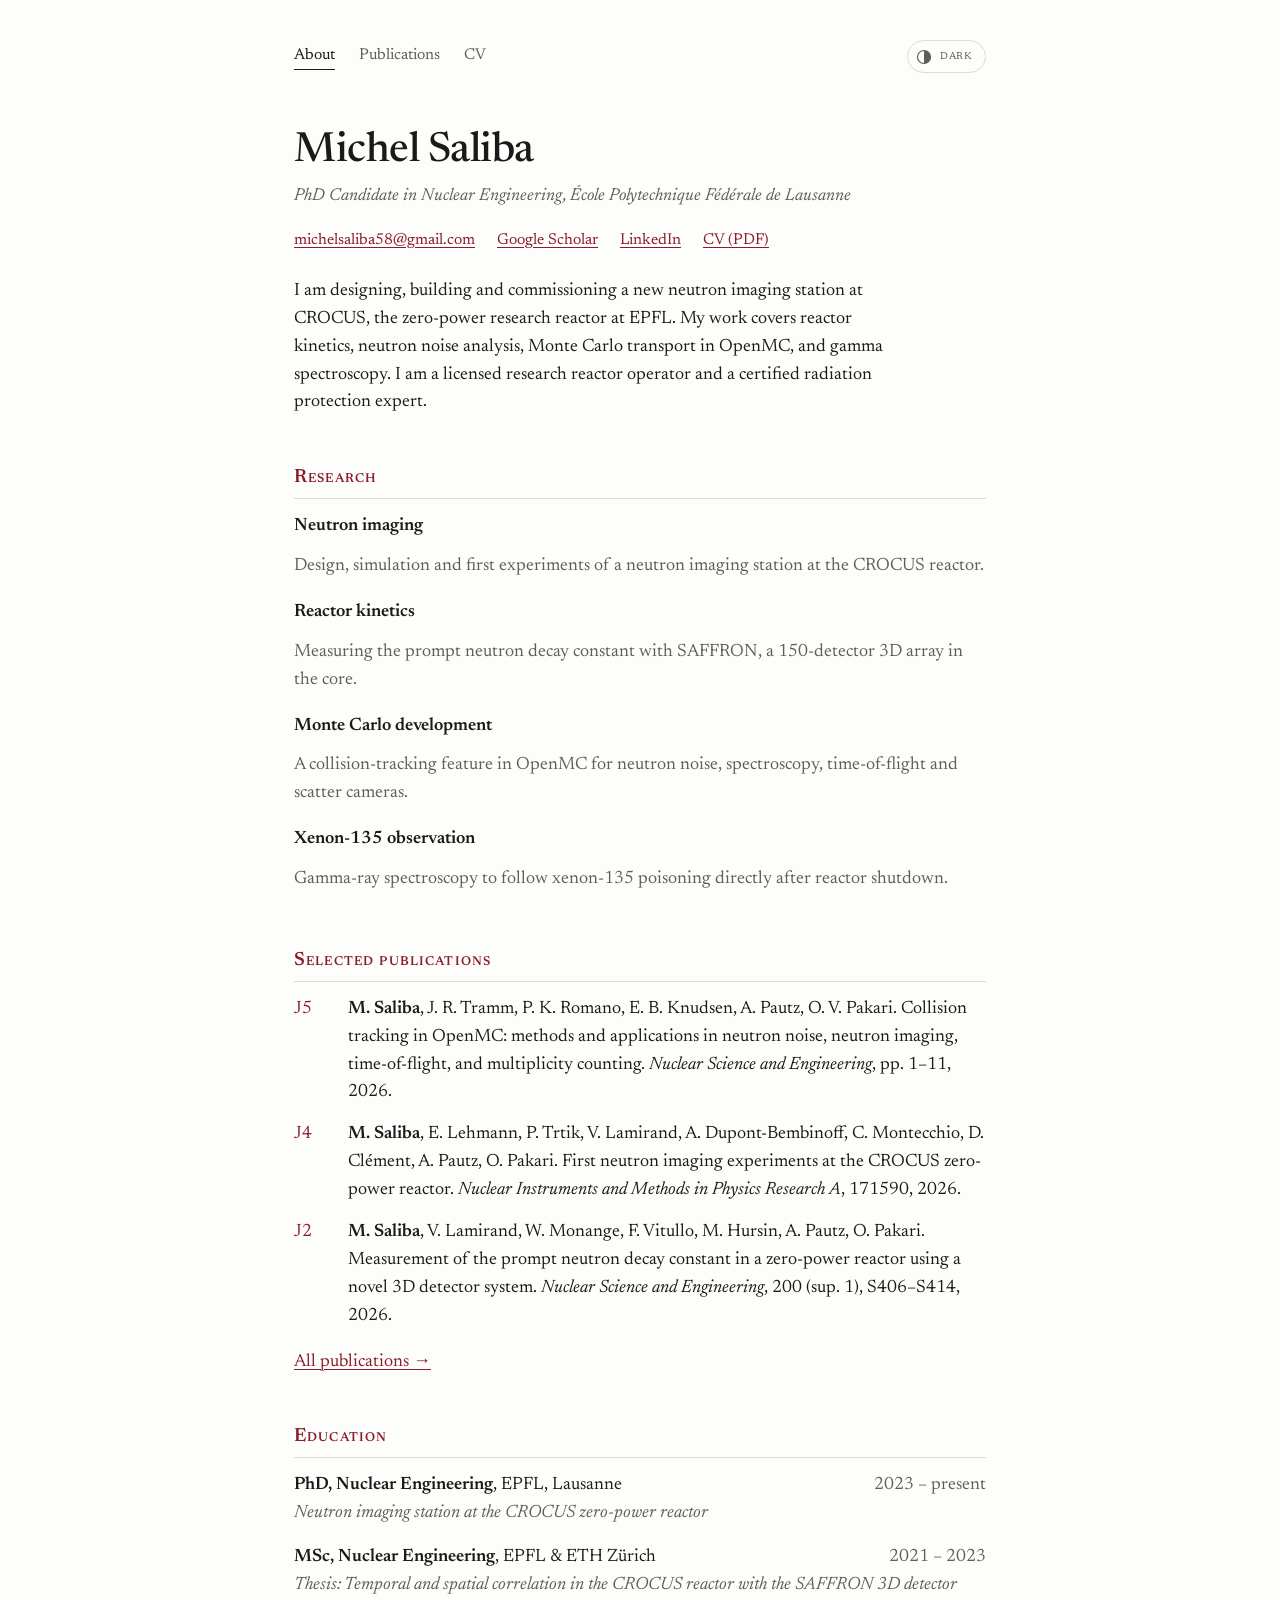
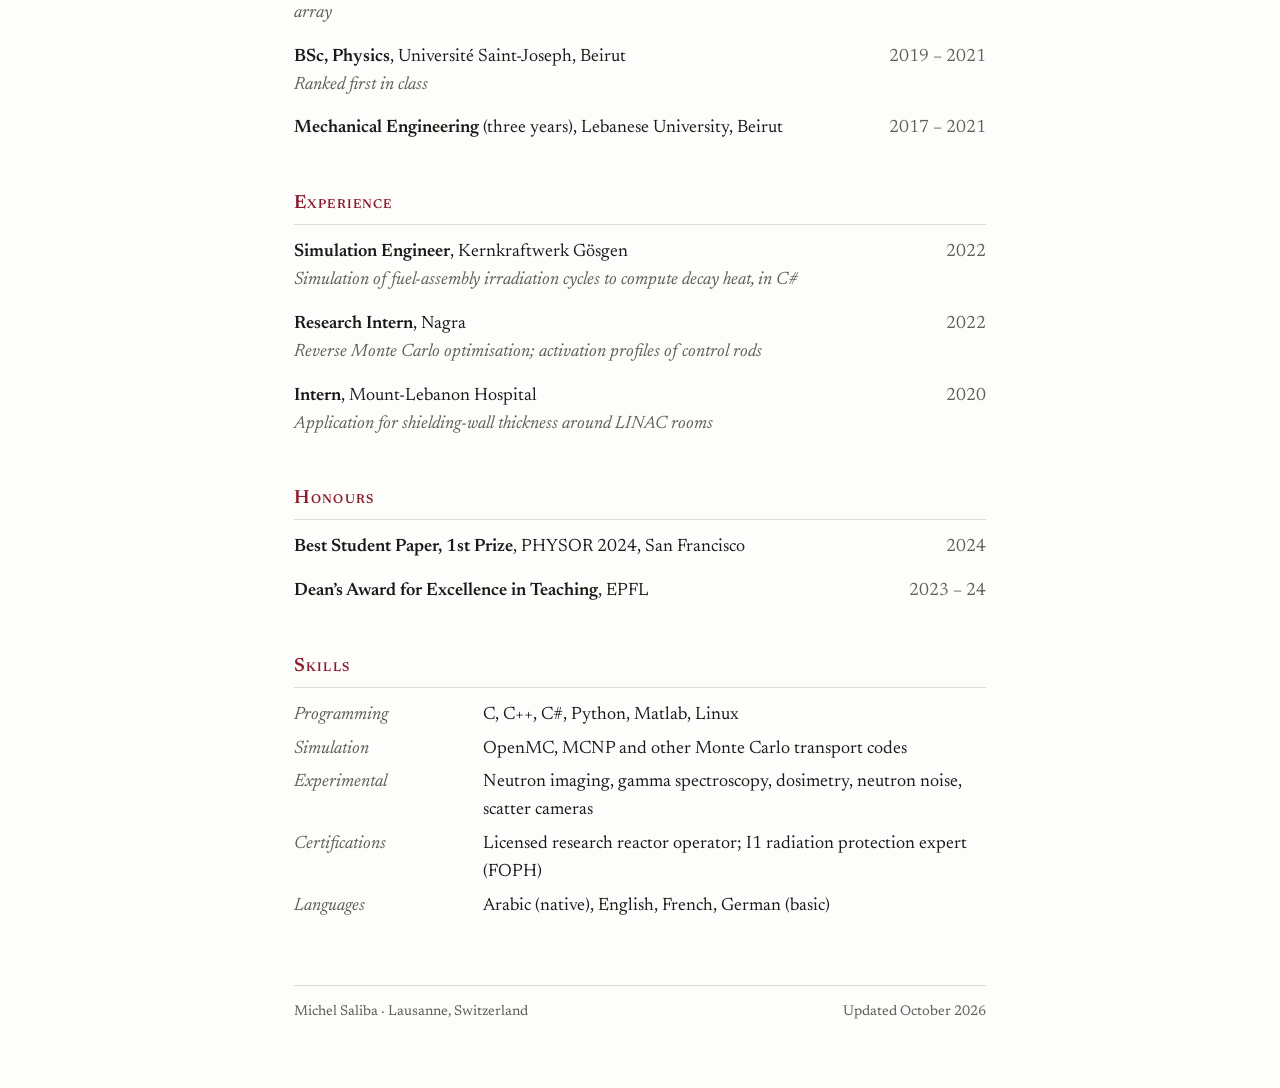
==== commit 8b9b5177: "claude launching the website" ====
--- a/index.html
+++ b/index.html
@@ -1,2284 +1,134 @@
 <!doctype html>
 <html lang="en">
-    <head>
-        <meta charset="UTF-8" />
-        <meta name="viewport" content="width=device-width, initial-scale=1.0" />
-        <title>Michel Saliba | Nuclear Engineer & Researcher</title>
-        <style>
-            *,
-            *::before,
-            *::after {
-                margin: 0;
-                padding: 0;
-                box-sizing: border-box;
-            }
-            :root {
-                --bg: #0a0a0f;
-                --bg2: #12121a;
-                --glass: rgba(255, 255, 255, 0.04);
-                --glass-border: rgba(255, 255, 255, 0.08);
-                --glass-hover: rgba(255, 255, 255, 0.07);
-                --text: #e0e0e8;
-                --text-dim: #8888a0;
-                --accent: #6c63ff;
-                --accent2: #00d4aa;
-                --accent3: #ff6b6b;
-                --radius: 16px;
-                --radius-sm: 10px;
-            }
-            html {
-                scroll-behavior: smooth;
-                font-size: 16px;
-            }
-            body {
-                font-family:
-                    "Segoe UI",
-                    system-ui,
-                    -apple-system,
-                    sans-serif;
-                background: var(--bg);
-                color: var(--text);
-                line-height: 1.6;
-                overflow-x: hidden;
-            }
-            body::before {
-                content: "";
-                position: fixed;
-                top: -50%;
-                left: -50%;
-                width: 200%;
-                height: 200%;
-                background:
-                    radial-gradient(
-                        ellipse at 30% 20%,
-                        rgba(108, 99, 255, 0.08) 0%,
-                        transparent 50%
-                    ),
-                    radial-gradient(
-                        ellipse at 70% 80%,
-                        rgba(0, 212, 170, 0.05) 0%,
-                        transparent 50%
-                    );
-                z-index: -1;
-                animation: bgShift 20s ease-in-out infinite alternate;
-            }
-            @keyframes bgShift {
-                0% {
-                    transform: translate(0, 0);
-                }
-                100% {
-                    transform: translate(-5%, 3%);
-                }
-            }
+<head>
+<meta charset="utf-8">
+<meta name="viewport" content="width=device-width, initial-scale=1">
+<title>Michel Saliba</title>
+<meta name="description" content="Michel Saliba, PhD candidate in Nuclear Engineering at EPFL. Neutron imaging, reactor kinetics, neutron noise and Monte Carlo simulation at the CROCUS zero-power reactor.">
+<script>try{var t=localStorage.getItem("theme");if(t)document.documentElement.setAttribute("data-theme",t)}catch(e){}</script>
+<link rel="preconnect" href="https://fonts.googleapis.com">
+<link rel="preconnect" href="https://fonts.gstatic.com" crossorigin>
+<link rel="stylesheet" href="https://fonts.googleapis.com/css2?family=Newsreader:ital,opsz,wght@0,6..72,400;0,6..72,500;0,6..72,600;1,6..72,400&display=swap">
+<link rel="stylesheet" href="style.css">
+</head>
+<body>
+<div class="wrap">
 
-            /* Scrollbar */
-            ::-webkit-scrollbar {
-                width: 6px;
-            }
-            ::-webkit-scrollbar-track {
-                background: var(--bg);
-            }
-            ::-webkit-scrollbar-thumb {
-                background: var(--accent);
-                border-radius: 3px;
-            }
+  <div class="top">
+    <nav>
+      <a href="./" aria-current="page">About</a>
+      <a href="publications.html">Publications</a>
+      <a href="cv.pdf">CV</a>
+    </nav>
+    <button class="theme-toggle" type="button">
+      <svg viewBox="0 0 16 16" aria-hidden="true"><circle cx="8" cy="8" r="6.5" fill="none" stroke="currentColor" stroke-width="1.2"/><path d="M8 1.5a6.5 6.5 0 0 1 0 13z" fill="currentColor"/></svg>
+      <span>dark</span>
+    </button>
+  </div>
 
-            /* Navigation */
-            nav {
-                position: fixed;
-                top: 0;
-                left: 0;
-                right: 0;
-                z-index: 100;
-                padding: 1rem 2rem;
-                background: rgba(10, 10, 15, 0.8);
-                backdrop-filter: blur(20px);
-                border-bottom: 1px solid var(--glass-border);
-                display: flex;
-                align-items: center;
-                justify-content: space-between;
-                transition: all 0.3s;
-            }
-            nav.scrolled {
-                padding: 0.6rem 2rem;
-                background: rgba(10, 10, 15, 0.95);
-            }
-            .nav-logo {
-                font-size: 1.3rem;
-                font-weight: 700;
-                background: linear-gradient(
-                    135deg,
-                    var(--accent),
-                    var(--accent2)
-                );
-                -webkit-background-clip: text;
-                -webkit-text-fill-color: transparent;
-                text-decoration: none;
-            }
-            .nav-links {
-                display: flex;
-                gap: 2rem;
-                list-style: none;
-            }
-            .nav-links a {
-                color: var(--text-dim);
-                text-decoration: none;
-                font-size: 0.9rem;
-                transition: color 0.3s;
-                position: relative;
-            }
-            .nav-links a:hover {
-                color: var(--text);
-            }
-            .nav-links a::after {
-                content: "";
-                position: absolute;
-                bottom: -4px;
-                left: 0;
-                width: 0;
-                height: 2px;
-                background: var(--accent);
-                transition: width 0.3s;
-            }
-            .nav-links a:hover::after {
-                width: 100%;
-            }
-            .nav-toggle {
-                display: none;
-                flex-direction: column;
-                gap: 5px;
-                cursor: pointer;
-                background: none;
-                border: none;
-                padding: 4px;
-            }
-            .nav-toggle span {
-                width: 24px;
-                height: 2px;
-                background: var(--text);
-                transition: all 0.3s;
-                display: block;
-            }
+  <header>
+    <h1>Michel Saliba</h1>
+    <p class="role">PhD Candidate in Nuclear Engineering, École Polytechnique Fédérale de Lausanne</p>
+    <div class="links">
+      <a href="mailto:michelsaliba58@gmail.com">michelsaliba58@gmail.com</a>
+      <a href="https://scholar.google.com/citations?user=hV7AHzoAAAAJ&amp;hl=en">Google Scholar</a>
+      <a href="https://www.linkedin.com/in/m-saliba/">LinkedIn</a>
+      <a href="cv.pdf">CV (PDF)</a>
+    </div>
+    <p class="bio">
+      I am designing, building and commissioning a new neutron imaging station at CROCUS,
+      the zero-power research reactor at EPFL. My work covers reactor kinetics, neutron noise
+      analysis, Monte Carlo transport in OpenMC, and gamma spectroscopy. I am a licensed
+      research reactor operator and a certified radiation protection expert.
+    </p>
+  </header>
 
-            /* Sections */
-            section {
-                padding: 6rem 2rem;
-                max-width: 1200px;
-                margin: 0 auto;
-            }
-            .section-title {
-                font-size: 2.2rem;
-                font-weight: 700;
-                margin-bottom: 1rem;
-                background: linear-gradient(
-                    135deg,
-                    var(--accent),
-                    var(--accent2)
-                );
-                -webkit-background-clip: text;
-                -webkit-text-fill-color: transparent;
-            }
-            .section-subtitle {
-                color: var(--text-dim);
-                margin-bottom: 3rem;
-                font-size: 1.05rem;
-                max-width: 600px;
-            }
+  <h2>Research</h2>
+  <dl class="research">
+    <dt>Neutron imaging</dt>
+    <dd>Design, simulation and first experiments of a neutron imaging station at the CROCUS reactor.</dd>
+    <dt>Reactor kinetics</dt>
+    <dd>Measuring the prompt neutron decay constant with SAFFRON, a 150-detector 3D array in the core.</dd>
+    <dt>Monte Carlo development</dt>
+    <dd>A collision-tracking feature in OpenMC for neutron noise, spectroscopy, time-of-flight and scatter cameras.</dd>
+    <dt>Xenon-135 observation</dt>
+    <dd>Gamma-ray spectroscopy to follow xenon-135 poisoning directly after reactor shutdown.</dd>
+  </dl>
 
-            /* Glass Card */
-            .glass-card {
-                background: var(--glass);
-                border: 1px solid var(--glass-border);
-                border-radius: var(--radius);
-                padding: 2rem;
-                backdrop-filter: blur(10px);
-                transition: all 0.3s;
-            }
-            .glass-card:hover {
-                background: var(--glass-hover);
-                border-color: rgba(255, 255, 255, 0.12);
-                transform: translateY(-2px);
-                box-shadow: 0 8px 32px rgba(108, 99, 255, 0.08);
-            }
+  <h2>Selected publications</h2>
+  <ol class="pubs" data-pubs="selected"></ol>
+  <p class="more"><a href="publications.html">All publications →</a></p>
 
-            /* Hero */
-            #hero {
-                min-height: 100vh;
-                display: flex;
-                align-items: center;
-                justify-content: center;
-                text-align: center;
-                padding-top: 5rem;
-                position: relative;
-            }
-            .hero-content {
-                max-width: 800px;
-            }
-            .hero-avatar {
-                width: 140px;
-                height: 140px;
-                border-radius: 50%;
-                background: linear-gradient(
-                    135deg,
-                    var(--accent),
-                    var(--accent2)
-                );
-                display: flex;
-                align-items: center;
-                justify-content: center;
-                font-size: 3.5rem;
-                font-weight: 700;
-                color: var(--bg);
-                margin: 0 auto 2rem;
-                box-shadow: 0 0 40px rgba(108, 99, 255, 0.3);
-            }
-            .hero-name {
-                font-size: 3.5rem;
-                font-weight: 800;
-                background: linear-gradient(135deg, #fff, var(--text));
-                -webkit-background-clip: text;
-                -webkit-text-fill-color: transparent;
-                margin-bottom: 0.5rem;
-            }
-            .hero-title {
-                font-size: 1.3rem;
-                color: var(--accent2);
-                margin-bottom: 1rem;
-                font-weight: 500;
-            }
-            .hero-desc {
-                color: var(--text-dim);
-                font-size: 1.05rem;
-                max-width: 600px;
-                margin: 0 auto 2rem;
-            }
-            .hero-links {
-                display: flex;
-                gap: 1rem;
-                justify-content: center;
-                flex-wrap: wrap;
-            }
-            .hero-links a {
-                padding: 0.7rem 1.5rem;
-                border-radius: 50px;
-                text-decoration: none;
-                font-size: 0.9rem;
-                font-weight: 500;
-                transition: all 0.3s;
-            }
-            .btn-primary {
-                background: linear-gradient(135deg, var(--accent), #8b7aff);
-                color: #fff;
-                border: none;
-                cursor: pointer;
-            }
-            .btn-primary:hover {
-                box-shadow: 0 4px 20px rgba(108, 99, 255, 0.4);
-                transform: translateY(-2px);
-            }
-            .btn-outline {
-                background: transparent;
-                color: var(--text);
-                border: 1px solid var(--glass-border);
-            }
-            .btn-outline:hover {
-                border-color: var(--accent);
-                color: var(--accent);
-            }
+  <h2>Education</h2>
+  <div class="entries">
+    <div class="entry">
+      <span><b>PhD, Nuclear Engineering</b>, EPFL, Lausanne</span>
+      <span class="when">2023 – present</span>
+      <span class="what">Neutron imaging station at the CROCUS zero-power reactor</span>
+    </div>
+    <div class="entry">
+      <span><b>MSc, Nuclear Engineering</b>, EPFL &amp; ETH Zürich</span>
+      <span class="when">2021 – 2023</span>
+      <span class="what">Thesis: Temporal and spatial correlation in the CROCUS reactor with the SAFFRON 3D detector array</span>
+    </div>
+    <div class="entry">
+      <span><b>BSc, Physics</b>, Université Saint-Joseph, Beirut</span>
+      <span class="when">2019 – 2021</span>
+      <span class="what">Ranked first in class</span>
+    </div>
+    <div class="entry">
+      <span><b>Mechanical Engineering</b> (three years), Lebanese University, Beirut</span>
+      <span class="when">2017 – 2021</span>
+    </div>
+  </div>
 
-            /* Stats */
-            .stats-row {
-                display: grid;
-                grid-template-columns: repeat(auto-fit, minmax(150px, 1fr));
-                gap: 1.5rem;
-                margin-top: 3rem;
-            }
-            .stat-card {
-                text-align: center;
-                padding: 1.5rem;
-            }
-            .stat-number {
-                font-size: 2.5rem;
-                font-weight: 800;
-                background: linear-gradient(
-                    135deg,
-                    var(--accent),
-                    var(--accent2)
-                );
-                -webkit-background-clip: text;
-                -webkit-text-fill-color: transparent;
-            }
-            .stat-label {
-                color: var(--text-dim);
-                font-size: 0.85rem;
-                margin-top: 0.3rem;
-            }
+  <h2>Experience</h2>
+  <div class="entries">
+    <div class="entry">
+      <span><b>Simulation Engineer</b>, Kernkraftwerk Gösgen</span>
+      <span class="when">2022</span>
+      <span class="what">Simulation of fuel-assembly irradiation cycles to compute decay heat, in C#</span>
+    </div>
+    <div class="entry">
+      <span><b>Research Intern</b>, Nagra</span>
+      <span class="when">2022</span>
+      <span class="what">Reverse Monte Carlo optimisation; activation profiles of control rods</span>
+    </div>
+    <div class="entry">
+      <span><b>Intern</b>, Mount-Lebanon Hospital</span>
+      <span class="when">2020</span>
+      <span class="what">Application for shielding-wall thickness around LINAC rooms</span>
+    </div>
+  </div>
 
-            /* Projects Grid */
-            .projects-grid {
-                display: grid;
-                grid-template-columns: repeat(auto-fit, minmax(340px, 1fr));
-                gap: 1.5rem;
-            }
-            .project-card {
-                padding: 1.8rem;
-                position: relative;
-                overflow: hidden;
-            }
-            .project-card::before {
-                content: "";
-                position: absolute;
-                top: 0;
-                left: 0;
-                right: 0;
-                height: 3px;
-                background: linear-gradient(
-                    90deg,
-                    var(--accent),
-                    var(--accent2)
-                );
-            }
-            .project-tag {
-                display: inline-block;
-                padding: 0.25rem 0.75rem;
-                border-radius: 50px;
-                font-size: 0.75rem;
-                font-weight: 600;
-                margin-bottom: 0.8rem;
-            }
-            .tag-purple {
-                background: rgba(108, 99, 255, 0.15);
-                color: var(--accent);
-            }
-            .tag-green {
-                background: rgba(0, 212, 170, 0.15);
-                color: var(--accent2);
-            }
-            .tag-red {
-                background: rgba(255, 107, 107, 0.15);
-                color: var(--accent3);
-            }
-            .tag-blue {
-                background: rgba(100, 180, 255, 0.15);
-                color: #64b4ff;
-            }
-            .project-card h3 {
-                font-size: 1.15rem;
-                margin-bottom: 0.6rem;
-                font-weight: 600;
-            }
-            .project-card p {
-                color: var(--text-dim);
-                font-size: 0.92rem;
-                line-height: 1.7;
-            }
-            .project-meta {
-                display: flex;
-                gap: 0.5rem;
-                flex-wrap: wrap;
-                margin-top: 1rem;
-            }
-            .project-meta span {
-                font-size: 0.75rem;
-                padding: 0.2rem 0.6rem;
-                border-radius: 50px;
-                background: rgba(255, 255, 255, 0.04);
-                color: var(--text-dim);
-                border: 1px solid var(--glass-border);
-            }
+  <h2>Honours</h2>
+  <div class="entries">
+    <div class="entry">
+      <span><b>Best Student Paper, 1st Prize</b>, PHYSOR 2024, San Francisco</span>
+      <span class="when">2024</span>
+    </div>
+    <div class="entry">
+      <span><b>Dean’s Award for Excellence in Teaching</b>, EPFL</span>
+      <span class="when">2023 – 24</span>
+    </div>
+  </div>
 
-            /* Publications */
-            .pub-list {
-                display: flex;
-                flex-direction: column;
-                gap: 1rem;
-            }
-            .pub-item {
-                padding: 1.5rem 1.8rem;
-                border-left: 3px solid var(--accent);
-            }
-            .pub-item:nth-child(even) {
-                border-left-color: var(--accent2);
-            }
-            .pub-item:nth-child(3n) {
-                border-left-color: var(--accent3);
-            }
-            .pub-title {
-                font-weight: 600;
-                font-size: 1rem;
-                margin-bottom: 0.4rem;
-                line-height: 1.5;
-            }
-            .pub-authors {
-                color: var(--text-dim);
-                font-size: 0.85rem;
-                margin-bottom: 0.3rem;
-            }
-            .pub-journal {
-                color: var(--accent2);
-                font-size: 0.85rem;
-                font-style: italic;
-            }
-            .pub-year {
-                display: inline-block;
-                margin-top: 0.5rem;
-                padding: 0.15rem 0.6rem;
-                border-radius: 50px;
-                font-size: 0.75rem;
-                font-weight: 600;
-                background: rgba(108, 99, 255, 0.12);
-                color: var(--accent);
-            }
-            .pub-badge {
-                display: inline-block;
-                margin-left: 0.5rem;
-                padding: 0.15rem 0.6rem;
-                border-radius: 50px;
-                font-size: 0.7rem;
-                font-weight: 600;
-                background: rgba(0, 212, 170, 0.12);
-                color: var(--accent2);
-            }
+  <h2>Skills</h2>
+  <dl class="skills">
+    <dt>Programming</dt><dd>C, C++, C#, Python, Matlab, Linux</dd>
+    <dt>Simulation</dt><dd>OpenMC, MCNP and other Monte Carlo transport codes</dd>
+    <dt>Experimental</dt><dd>Neutron imaging, gamma spectroscopy, dosimetry, neutron noise, scatter cameras</dd>
+    <dt>Certifications</dt><dd>Licensed research reactor operator; I1 radiation protection expert (FOPH)</dd>
+    <dt>Languages</dt><dd>Arabic (native), English, French, German (basic)</dd>
+  </dl>
 
-            /* Skills */
-            .skills-container {
-                display: grid;
-                grid-template-columns: repeat(auto-fit, minmax(280px, 1fr));
-                gap: 1.5rem;
-            }
-            .skill-category {
-                padding: 1.8rem;
-            }
-            .skill-category h3 {
-                font-size: 1rem;
-                margin-bottom: 1rem;
-                display: flex;
-                align-items: center;
-                gap: 0.5rem;
-            }
-            .skill-category h3 .icon {
-                font-size: 1.3rem;
-            }
-            .skill-tags {
-                display: flex;
-                flex-wrap: wrap;
-                gap: 0.5rem;
-            }
-            .skill-tag {
-                padding: 0.4rem 0.9rem;
-                border-radius: 50px;
-                font-size: 0.82rem;
-                background: rgba(255, 255, 255, 0.04);
-                border: 1px solid var(--glass-border);
-                color: var(--text);
-                transition: all 0.3s;
-                cursor: default;
-            }
-            .skill-tag:hover {
-                background: rgba(108, 99, 255, 0.12);
-                border-color: var(--accent);
-                color: var(--accent);
-            }
+  <footer>
+    <span>Michel Saliba · Lausanne, Switzerland</span>
+    <span>Updated October 2026</span>
+  </footer>
 
-            /* Benchmarks */
-            .bench-grid {
-                display: grid;
-                grid-template-columns: repeat(auto-fit, minmax(280px, 1fr));
-                gap: 1.5rem;
-            }
-            .bench-card {
-                padding: 1.8rem;
-                text-align: center;
-            }
-            .bench-icon {
-                font-size: 2.5rem;
-                margin-bottom: 1rem;
-            }
-            .bench-card h3 {
-                font-size: 1.1rem;
-                margin-bottom: 0.5rem;
-            }
-            .bench-card p {
-                color: var(--text-dim);
-                font-size: 0.9rem;
-            }
-            .bench-bar {
-                height: 6px;
-                border-radius: 3px;
-                background: rgba(255, 255, 255, 0.06);
-                margin-top: 1rem;
-                overflow: hidden;
-            }
-            .bench-bar-fill {
-                height: 100%;
-                border-radius: 3px;
-                background: linear-gradient(
-                    90deg,
-                    var(--accent),
-                    var(--accent2)
-                );
-                transition: width 1.5s ease;
-            }
-
-            /* Timeline */
-            .timeline {
-                position: relative;
-                padding-left: 2rem;
-            }
-            .timeline::before {
-                content: "";
-                position: absolute;
-                left: 0;
-                top: 0;
-                bottom: 0;
-                width: 2px;
-                background: linear-gradient(
-                    to bottom,
-                    var(--accent),
-                    var(--accent2)
-                );
-            }
-            .timeline-item {
-                position: relative;
-                padding: 0 0 2.5rem 2rem;
-            }
-            .timeline-item::before {
-                content: "";
-                position: absolute;
-                left: -2rem;
-                top: 0.4rem;
-                width: 12px;
-                height: 12px;
-                border-radius: 50%;
-                background: var(--accent);
-                border: 2px solid var(--bg);
-                box-shadow: 0 0 0 3px var(--accent);
-            }
-            .timeline-date {
-                font-size: 0.8rem;
-                color: var(--accent2);
-                font-weight: 600;
-                margin-bottom: 0.3rem;
-            }
-            .timeline-item h3 {
-                font-size: 1.05rem;
-                margin-bottom: 0.2rem;
-            }
-            .timeline-item h4 {
-                color: var(--text-dim);
-                font-size: 0.9rem;
-                font-weight: 400;
-                margin-bottom: 0.5rem;
-            }
-            .timeline-item p {
-                color: var(--text-dim);
-                font-size: 0.88rem;
-                line-height: 1.7;
-            }
-
-            /* Awards */
-            .awards-grid {
-                display: grid;
-                grid-template-columns: repeat(auto-fit, minmax(300px, 1fr));
-                gap: 1.5rem;
-            }
-            .award-card {
-                padding: 1.8rem;
-                display: flex;
-                gap: 1rem;
-                align-items: flex-start;
-            }
-            .award-icon {
-                font-size: 2rem;
-                flex-shrink: 0;
-            }
-            .award-card h3 {
-                font-size: 1rem;
-                margin-bottom: 0.3rem;
-            }
-            .award-card p {
-                color: var(--text-dim);
-                font-size: 0.88rem;
-            }
-
-            /* Chat Interface */
-            .chat-toggle {
-                position: fixed;
-                bottom: 2rem;
-                right: 2rem;
-                z-index: 200;
-                width: 56px;
-                height: 56px;
-                border-radius: 50%;
-                background: linear-gradient(
-                    135deg,
-                    var(--accent),
-                    var(--accent2)
-                );
-                border: none;
-                cursor: pointer;
-                display: flex;
-                align-items: center;
-                justify-content: center;
-                font-size: 1.5rem;
-                color: #fff;
-                box-shadow: 0 4px 20px rgba(108, 99, 255, 0.4);
-                transition: all 0.3s;
-            }
-            .chat-toggle:hover {
-                transform: scale(1.1);
-            }
-            .chat-toggle.active {
-                background: linear-gradient(135deg, var(--accent3), #ff8e8e);
-            }
-
-            .chat-window {
-                position: fixed;
-                bottom: 6rem;
-                right: 2rem;
-                z-index: 199;
-                width: 380px;
-                max-width: calc(100vw - 2rem);
-                max-height: calc(100vh - 8rem);
-                background: rgba(18, 18, 26, 0.95);
-                backdrop-filter: blur(20px);
-                border: 1px solid var(--glass-border);
-                border-radius: var(--radius);
-                display: none;
-                flex-direction: column;
-                box-shadow: 0 16px 48px rgba(0, 0, 0, 0.5);
-                overflow: hidden;
-            }
-            .chat-window.open {
-                display: flex;
-                animation: chatIn 0.3s ease;
-            }
-            @keyframes chatIn {
-                from {
-                    opacity: 0;
-                    transform: translateY(20px) scale(0.95);
-                }
-                to {
-                    opacity: 1;
-                    transform: translateY(0) scale(1);
-                }
-            }
-            .chat-header {
-                padding: 1rem 1.2rem;
-                background: linear-gradient(
-                    135deg,
-                    rgba(108, 99, 255, 0.15),
-                    rgba(0, 212, 170, 0.1)
-                );
-                border-bottom: 1px solid var(--glass-border);
-                display: flex;
-                align-items: center;
-                gap: 0.8rem;
-            }
-            .chat-header-avatar {
-                width: 36px;
-                height: 36px;
-                border-radius: 50%;
-                background: linear-gradient(
-                    135deg,
-                    var(--accent),
-                    var(--accent2)
-                );
-                display: flex;
-                align-items: center;
-                justify-content: center;
-                font-size: 0.9rem;
-            }
-            .chat-header-info h4 {
-                font-size: 0.9rem;
-                font-weight: 600;
-            }
-            .chat-header-info span {
-                font-size: 0.75rem;
-                color: var(--accent2);
-            }
-            .chat-messages {
-                flex: 1;
-                overflow-y: auto;
-                padding: 1rem;
-                display: flex;
-                flex-direction: column;
-                gap: 0.8rem;
-                min-height: 300px;
-                max-height: 400px;
-            }
-            .chat-msg {
-                max-width: 85%;
-                padding: 0.7rem 1rem;
-                border-radius: 12px;
-                font-size: 0.88rem;
-                line-height: 1.5;
-            }
-            .chat-msg.bot {
-                background: rgba(108, 99, 255, 0.1);
-                border: 1px solid rgba(108, 99, 255, 0.15);
-                align-self: flex-start;
-                border-bottom-left-radius: 4px;
-            }
-            .chat-msg.user {
-                background: rgba(0, 212, 170, 0.1);
-                border: 1px solid rgba(0, 212, 170, 0.15);
-                align-self: flex-end;
-                border-bottom-right-radius: 4px;
-            }
-            .chat-msg .msg-time {
-                font-size: 0.7rem;
-                color: var(--text-dim);
-                margin-top: 0.3rem;
-            }
-            .chat-input-area {
-                padding: 0.8rem;
-                border-top: 1px solid var(--glass-border);
-                display: flex;
-                gap: 0.5rem;
-            }
-            .chat-input-area input {
-                flex: 1;
-                padding: 0.6rem 1rem;
-                border-radius: 50px;
-                background: rgba(255, 255, 255, 0.04);
-                border: 1px solid var(--glass-border);
-                color: var(--text);
-                font-size: 0.88rem;
-                outline: none;
-            }
-            .chat-input-area input:focus {
-                border-color: var(--accent);
-            }
-            .chat-input-area input::placeholder {
-                color: var(--text-dim);
-            }
-            .chat-send {
-                width: 40px;
-                height: 40px;
-                border-radius: 50%;
-                background: linear-gradient(
-                    135deg,
-                    var(--accent),
-                    var(--accent2)
-                );
-                border: none;
-                cursor: pointer;
-                color: #fff;
-                display: flex;
-                align-items: center;
-                justify-content: center;
-                transition: all 0.3s;
-            }
-            .chat-send:hover {
-                transform: scale(1.1);
-            }
-
-            /* Footer */
-            footer {
-                text-align: center;
-                padding: 3rem 2rem;
-                border-top: 1px solid var(--glass-border);
-                color: var(--text-dim);
-                font-size: 0.85rem;
-            }
-            footer a {
-                color: var(--accent);
-                text-decoration: none;
-            }
-
-            /* Responsive */
-            @media (max-width: 768px) {
-                .nav-links {
-                    position: fixed;
-                    top: 0;
-                    right: -100%;
-                    width: 70%;
-                    height: 100vh;
-                    flex-direction: column;
-                    justify-content: center;
-                    align-items: center;
-                    background: rgba(10, 10, 15, 0.98);
-                    backdrop-filter: blur(20px);
-                    transition: right 0.3s;
-                    gap: 2rem;
-                }
-                .nav-links.open {
-                    right: 0;
-                }
-                .nav-toggle {
-                    display: flex;
-                }
-                .nav-toggle.active span:nth-child(1) {
-                    transform: rotate(45deg) translate(5px, 5px);
-                }
-                .nav-toggle.active span:nth-child(2) {
-                    opacity: 0;
-                }
-                .nav-toggle.active span:nth-child(3) {
-                    transform: rotate(-45deg) translate(5px, -5px);
-                }
-                .hero-name {
-                    font-size: 2.2rem;
-                }
-                .hero-title {
-                    font-size: 1rem;
-                }
-                .section-title {
-                    font-size: 1.7rem;
-                }
-                .projects-grid {
-                    grid-template-columns: 1fr;
-                }
-                .skills-container {
-                    grid-template-columns: 1fr;
-                }
-                .bench-grid {
-                    grid-template-columns: 1fr;
-                }
-                .awards-grid {
-                    grid-template-columns: 1fr;
-                }
-                .stats-row {
-                    grid-template-columns: repeat(2, 1fr);
-                }
-                .chat-window {
-                    right: 1rem;
-                    left: 1rem;
-                    width: auto;
-                    bottom: 5rem;
-                }
-            }
-
-            /* Animations */
-            .fade-up {
-                opacity: 0;
-                transform: translateY(30px);
-                transition: all 0.6s cubic-bezier(0.16, 1, 0.3, 1);
-            }
-            .fade-up.visible {
-                opacity: 1;
-                transform: translateY(0);
-            }
-
-            /* Typing indicator */
-            .typing {
-                display: flex;
-                gap: 4px;
-                padding: 0.5rem 0;
-            }
-            .typing span {
-                width: 6px;
-                height: 6px;
-                border-radius: 50%;
-                background: var(--accent);
-                animation: typing 1.4s infinite;
-            }
-            .typing span:nth-child(2) {
-                animation-delay: 0.2s;
-            }
-            .typing span:nth-child(3) {
-                animation-delay: 0.4s;
-            }
-            @keyframes typing {
-                0%,
-                60%,
-                100% {
-                    opacity: 0.3;
-                    transform: translateY(0);
-                }
-                30% {
-                    opacity: 1;
-                    transform: translateY(-4px);
-                }
-            }
-
-            /* Pub filter */
-            .pub-filters {
-                display: flex;
-                gap: 0.5rem;
-                flex-wrap: wrap;
-                margin-bottom: 2rem;
-            }
-            .pub-filter {
-                padding: 0.4rem 1rem;
-                border-radius: 50px;
-                font-size: 0.82rem;
-                background: rgba(255, 255, 255, 0.04);
-                border: 1px solid var(--glass-border);
-                color: var(--text-dim);
-                cursor: pointer;
-                transition: all 0.3s;
-            }
-            .pub-filter.active,
-            .pub-filter:hover {
-                background: rgba(108, 99, 255, 0.15);
-                border-color: var(--accent);
-                color: var(--accent);
-            }
-
-            /* Contact section */
-            .contact-grid {
-                display: grid;
-                grid-template-columns: repeat(auto-fit, minmax(250px, 1fr));
-                gap: 1.5rem;
-            }
-            .contact-card {
-                padding: 1.5rem;
-                text-align: center;
-            }
-            .contact-card .icon {
-                font-size: 2rem;
-                margin-bottom: 0.8rem;
-            }
-            .contact-card h3 {
-                font-size: 0.95rem;
-                margin-bottom: 0.3rem;
-            }
-            .contact-card p {
-                color: var(--text-dim);
-                font-size: 0.88rem;
-            }
-            .contact-card a {
-                color: var(--accent);
-                text-decoration: none;
-            }
-            .contact-card a:hover {
-                text-decoration: underline;
-            }
-        </style>
-    </head>
-    <body>
-        <!-- Navigation -->
-        <nav id="navbar">
-            <a href="#hero" class="nav-logo">MS</a>
-            <ul class="nav-links" id="navLinks">
-                <li><a href="#about" onclick="closeNav()">About</a></li>
-                <li><a href="#projects" onclick="closeNav()">Projects</a></li>
-                <li>
-                    <a href="#publications" onclick="closeNav()"
-                        >Publications</a
-                    >
-                </li>
-                <li><a href="#skills" onclick="closeNav()">Skills</a></li>
-                <li>
-                    <a href="#benchmarks" onclick="closeNav()">Benchmarks</a>
-                </li>
-                <li><a href="#contact" onclick="closeNav()">Contact</a></li>
-            </ul>
-            <button
-                class="nav-toggle"
-                id="navToggle"
-                onclick="toggleNav()"
-                aria-label="Toggle menu"
-            >
-                <span></span><span></span><span></span>
-            </button>
-        </nav>
-
-        <!-- Hero -->
-        <section id="hero">
-            <div class="hero-content fade-up">
-                <div class="hero-avatar">MS</div>
-                <h1 class="hero-name">Michel Saliba</h1>
-                <p class="hero-title">PhD Candidate in Nuclear Engineering</p>
-                <p class="hero-desc">
-                    Researching neutron imaging, Monte Carlo simulation, and
-                    reactor kinetics at EPFL. Specializing in OpenMC
-                    development, neutron noise analysis, and zero-power reactor
-                    experiments at CROCUS.
-                </p>
-                <div class="hero-links">
-                    <a href="#contact" class="btn-primary">Get in Touch</a>
-                    <a href="#publications" class="btn-outline"
-                        >View Publications</a
-                    >
-                </div>
-                <div class="stats-row">
-                    <div class="stat-card glass-card">
-                        <div class="stat-number">14+</div>
-                        <div class="stat-label">Publications</div>
-                    </div>
-                    <div class="stat-card glass-card">
-                        <div class="stat-number">3</div>
-                        <div class="stat-label">Years PhD Research</div>
-                    </div>
-                    <div class="stat-card glass-card">
-                        <div class="stat-number">2</div>
-                        <div class="stat-label">Best Paper Awards</div>
-                    </div>
-                    <div class="stat-card glass-card">
-                        <div class="stat-number">5+</div>
-                        <div class="stat-label">Monte Carlo Codes</div>
-                    </div>
-                </div>
-            </div>
-        </section>
-
-        <!-- About -->
-        <section id="about">
-            <h2 class="section-title fade-up">About Me</h2>
-            <p class="section-subtitle fade-up">
-                Nuclear engineer bridging simulation and experiment
-            </p>
-            <div class="glass-card fade-up" style="margin-bottom: 2rem">
-                <p style="color: var(--text-dim); line-height: 1.8">
-                    I am a PhD candidate in Nuclear Engineering at
-                    <strong style="color: var(--text)"
-                        >École Polytechnique Fédérale de Lausanne (EPFL)</strong
-                    >, working on the design, construction, and commissioning of
-                    a new neutron imaging station at the
-                    <strong style="color: var(--accent2)"
-                        >CROCUS zero-power reactor</strong
-                    >. My research spans Monte Carlo particle transport
-                    simulation, neutron noise analysis, gamma spectroscopy, and
-                    nuclear reactor kinetics.
-                </p>
-            </div>
-            <div class="timeline fade-up">
-                <div class="timeline-item">
-                    <div class="timeline-date">Oct 2023 – Present</div>
-                    <h3>PhD Candidate – EPFL</h3>
-                    <h4>Department of Nuclear Engineering</h4>
-                    <p>
-                        Designing and building a neutron imaging station at
-                        CROCUS. Developing event-tracking features in OpenMC.
-                        Researching neutron noise, scatter camera systems, and
-                        reactor kinetics using novel 3D detector arrays.
-                    </p>
-                </div>
-                <div class="timeline-item">
-                    <div class="timeline-date">Sep 2021 – Sep 2023</div>
-                    <h3>MSc EPF-ETH in Nuclear Engineering</h3>
-                    <h4>ETH Zürich / EPFL</h4>
-                    <p>
-                        Specialized in Monte Carlo neutron transport, nuclear
-                        materials, thermo-hydraulics, and deterministic codes.
-                        Completed Master Thesis on temporal and spatial
-                        correlation in CROCUS with the SAFFRON 3D detector
-                        array.
-                    </p>
-                </div>
-                <div class="timeline-item">
-                    <div class="timeline-date">Sep 2019 – Jun 2021</div>
-                    <h3>BSc in Physics</h3>
-                    <h4>Université Saint-Joseph de Beyrouth</h4>
-                    <p>
-                        Graduated as top-ranked student. Built strong
-                        fundamentals in mathematics and physics.
-                    </p>
-                </div>
-                <div class="timeline-item">
-                    <div class="timeline-date">Sep 2017 – Jun 2021</div>
-                    <h3>Mechanical Engineering (3 Years)</h3>
-                    <h4>Lebanese University Faculty of Engineering</h4>
-                    <p>
-                        Completed several optimization projects. Gained
-                        fundamentals in programming and key engineering
-                        concepts.
-                    </p>
-                </div>
-            </div>
-        </section>
-
-        <!-- Projects -->
-        <section id="projects">
-            <h2 class="section-title fade-up">Key Projects</h2>
-            <p class="section-subtitle fade-up">
-                Research highlights from my PhD and academic career
-            </p>
-            <div class="projects-grid">
-                <div class="glass-card project-card fade-up">
-                    <span class="project-tag tag-purple">Neutron Imaging</span>
-                    <h3>CROCUS Neutron Imaging Station</h3>
-                    <p>
-                        Designed, built, and initiated a new high-precision
-                        neutron imaging station at the CROCUS zero-power
-                        reactor. Conducted first neutron imaging experiments,
-                        expanding the facility's experimental capabilities for
-                        nuclear research.
-                    </p>
-                    <div class="project-meta">
-                        <span>CROCUS Reactor</span>
-                        <span>Neutron Radiography</span>
-                        <span>EPFL</span>
-                    </div>
-                </div>
-
-                <div class="glass-card project-card fade-up">
-                    <span class="project-tag tag-green"
-                        >Monte Carlo Development</span
-                    >
-                    <h3>OpenMC Event Tracking Feature</h3>
-                    <p>
-                        Engineered and validated a new event-tracking (collision
-                        tracking) feature within the OpenMC simulation code,
-                        optimized for neutron spectroscopy, scatter camera
-                        systems, neutron noise analysis, and multiplicity
-                        counting.
-                    </p>
-                    <div class="project-meta">
-                        <span>OpenMC</span>
-                        <span>C++</span>
-                        <span>Neutron Transport</span>
-                    </div>
-                </div>
-
-                <div class="glass-card project-card fade-up">
-                    <span class="project-tag tag-red">Reactor Kinetics</span>
-                    <h3>SAFFRON 3D Detector System</h3>
-                    <p>
-                        Developed and deployed SAFFRON — a novel 150-node 3D
-                        detector system for precise measurement of the prompt
-                        neutron decay constant in a zero-power reactor.
-                        Extracted kinetics parameters using neutron noise
-                        techniques with Fourier transform algorithms.
-                    </p>
-                    <div class="project-meta">
-                        <span>SAFFRON</span>
-                        <span>Neutron Noise</span>
-                        <span>3D Detector Array</span>
-                    </div>
-                </div>
-
-                <div class="glass-card project-card fade-up">
-                    <span class="project-tag tag-blue">Nuclear Security</span>
-                    <h3>Xenon-135 Poisoning Observation</h3>
-                    <p>
-                        Pioneered advanced gamma-ray spectroscopy methodologies
-                        aimed at directly observing and quantifying Xenon-135
-                        poisoning dynamics in real-time in a zero-power reactor,
-                        with applications to nuclear safeguards.
-                    </p>
-                    <div class="project-meta">
-                        <span>Gamma Spectroscopy</span>
-                        <span>Xe-135</span>
-                        <span>Nuclear Safeguards</span>
-                    </div>
-                </div>
-
-                <div class="glass-card project-card fade-up">
-                    <span class="project-tag tag-purple"
-                        >Simulation Engineering</span
-                    >
-                    <h3>Fuel Assembly Decay Heat Simulation</h3>
-                    <p>
-                        At Kernkraftwerk Gösgen: Built end-to-end simulation of
-                        irradiation cycles of fuel assemblies to compute decay
-                        heat using C#. Code was verified against other codes and
-                        concluded successfully.
-                    </p>
-                    <div class="project-meta">
-                        <span>C#</span>
-                        <span>Decay Heat</span>
-                        <span>KKG</span>
-                    </div>
-                </div>
-
-                <div class="glass-card project-card fade-up">
-                    <span class="project-tag tag-green"
-                        >Radiation Protection</span
-                    >
-                    <h3>LINAC Room Shielding Application</h3>
-                    <p>
-                        Designed a user-friendly C# WPF application to compute
-                        wall thicknesses around LINAC rooms for radiation
-                        protection. Fully designed and implemented during
-                        internship at Mount-Lebanon Hospital.
-                    </p>
-                    <div class="project-meta">
-                        <span>C#</span>
-                        <span>WPF</span>
-                        <span>Radiation Protection</span>
-                    </div>
-                </div>
-            </div>
-        </section>
-
-        <!-- Publications -->
-        <section id="publications">
-            <h2 class="section-title fade-up">
-                Academic Publications & Research
-            </h2>
-            <p class="section-subtitle fade-up">
-                Peer-reviewed papers and conference proceedings
-            </p>
-
-            <div class="pub-filters fade-up">
-                <button
-                    class="pub-filter active"
-                    onclick="filterPubs('all', this)"
-                >
-                    All
-                </button>
-                <button
-                    class="pub-filter"
-                    onclick="filterPubs('journal', this)"
-                >
-                    Journal Articles
-                </button>
-                <button
-                    class="pub-filter"
-                    onclick="filterPubs('conference', this)"
-                >
-                    Conference Papers
-                </button>
-                <button class="pub-filter" onclick="filterPubs('2026', this)">
-                    2026
-                </button>
-                <button class="pub-filter" onclick="filterPubs('2025', this)">
-                    2025
-                </button>
-                <button class="pub-filter" onclick="filterPubs('2024', this)">
-                    2024
-                </button>
-            </div>
-
-            <div class="pub-list" id="pubList">
-                <div
-                    class="glass-card pub-item fade-up"
-                    data-type="journal"
-                    data-year="2026"
-                >
-                    <div class="pub-title">
-                        Measurement of the prompt neutron decay constant in a
-                        zero-power reactor using a novel 3D detector system
-                    </div>
-                    <div class="pub-authors">
-                        Saliba, M; Lamirand, V; Monange, W; Vitullo, F; Hursin,
-                        M; Pautz, A; Pakari, O
-                    </div>
-                    <div class="pub-journal">
-                        Nuclear Science and Engineering, Vol. 200, Suppl. 1,
-                        S406-S414
-                    </div>
-                    <span class="pub-year">2026</span>
-                    <span class="pub-badge">Taylor & Francis</span>
-                </div>
-
-                <div
-                    class="glass-card pub-item fade-up"
-                    data-type="journal"
-                    data-year="2026"
-                >
-                    <div class="pub-title">
-                        First neutron imaging experiments at the CROCUS
-                        zero-power reactor
-                    </div>
-                    <div class="pub-authors">
-                        Saliba, M; Lehmann, E; Trtik, P; Lamirand, V;
-                        Dupont-Bembinoff, A; Montecchio, C; Clément, D; Pautz,
-                        A; Pakari, O
-                    </div>
-                    <div class="pub-journal">
-                        Nuclear Instruments and Methods in Physics Research
-                        Section A, 171590
-                    </div>
-                    <span class="pub-year">2026</span>
-                    <span class="pub-badge">North-Holland</span>
-                </div>
-
-                <div
-                    class="glass-card pub-item fade-up"
-                    data-type="journal"
-                    data-year="2026"
-                >
-                    <div class="pub-title">
-                        Collision Tracking in OpenMC: Methods and Applications
-                        in Neutron Noise, Neutron Imaging, Time-of-Flight, and
-                        Multiplicity Counting
-                    </div>
-                    <div class="pub-authors">
-                        Saliba, M; Tramm, J.R; Romano, P.K; Knudsen, E.B; Pautz,
-                        A; Pakari, O.V
-                    </div>
-                    <div class="pub-journal">
-                        Nuclear Science and Engineering, 1-11
-                    </div>
-                    <span class="pub-year">2026</span>
-                    <span class="pub-badge">Taylor & Francis</span>
-                </div>
-
-                <div
-                    class="glass-card pub-item fade-up"
-                    data-type="journal"
-                    data-year="2026"
-                >
-                    <div class="pub-title">
-                        Synchronization of neutron and gamma detector signals
-                        for noise studies
-                    </div>
-                    <div class="pub-authors">
-                        Kostelac, C.M; Darby, F.B; Lamirand, V; Pozzi, S.A;
-                        Saliba, M; Pakari, O.V
-                    </div>
-                    <div class="pub-journal">
-                        Nuclear Instruments and Methods in Physics Research
-                        Section A, 171475
-                    </div>
-                    <span class="pub-year">2026</span>
-                    <span class="pub-badge">North-Holland</span>
-                </div>
-
-                <div
-                    class="glass-card pub-item fade-up"
-                    data-type="conference"
-                    data-year="2025"
-                >
-                    <div class="pub-title">
-                        Development of an Event Tracking Feature in OpenMC for
-                        Neutron Spectroscopy and Scatter Camera Systems
-                    </div>
-                    <div class="pub-authors">
-                        Saliba, M; Romano, P; Tramm, J; Knudsen, E.B; Siefman,
-                        D; Pautz, A; Pakari, O
-                    </div>
-                    <div class="pub-journal">
-                        M&C 2025 – International Conference on Mathematics and
-                        Computational Methods Applied to Nuclear Science and
-                        Engineering
-                    </div>
-                    <span class="pub-year">2025</span>
-                </div>
-
-                <div
-                    class="glass-card pub-item fade-up"
-                    data-type="conference"
-                    data-year="2025"
-                >
-                    <div class="pub-title">
-                        Development of an Event Tracking Feature in OpenMC for
-                        Neutron Noise Analysis
-                    </div>
-                    <div class="pub-authors">
-                        Saliba, M; Tramm, J; Romano, P; Knudsen, E.B; Pautz, A;
-                        Pakari, O
-                    </div>
-                    <div class="pub-journal">
-                        EPJ Web of Conferences, 338, 04001
-                    </div>
-                    <span class="pub-year">2025</span>
-                    <span class="pub-badge">EDP Sciences</span>
-                </div>
-
-                <div
-                    class="glass-card pub-item fade-up"
-                    data-type="conference"
-                    data-year="2025"
-                >
-                    <div class="pub-title">
-                        Towards the Direct Observation of Xenon-135 Poisoning in
-                        a Zero-Power Reactor via Gamma Spectroscopy
-                    </div>
-                    <div class="pub-authors">
-                        Pakari, O; Lucas, A; Darby, F; Saliba, M; Lamirand, V;
-                        Pautz, A; Pozzi, S
-                    </div>
-                    <div class="pub-journal">
-                        EPJ Web of Conferences, 338, 04010
-                    </div>
-                    <span class="pub-year">2025</span>
-                    <span class="pub-badge">EDP Sciences</span>
-                </div>
-
-                <div
-                    class="glass-card pub-item fade-up"
-                    data-type="conference"
-                    data-year="2025"
-                >
-                    <div class="pub-title">
-                        Simulations of a new neutron imaging station at the
-                        CROCUS zero power reactor
-                    </div>
-                    <div class="pub-authors">
-                        Saliba, M; Lehmann, E; Trtik, P; Lamirand, V; Pautz, A;
-                        Pakari, O
-                    </div>
-                    <div class="pub-journal">
-                        EPJ Web of Conferences, 338, 04012
-                    </div>
-                    <span class="pub-year">2025</span>
-                    <span class="pub-badge">EDP Sciences</span>
-                </div>
-
-                <div
-                    class="glass-card pub-item fade-up"
-                    data-type="conference"
-                    data-year="2025"
-                >
-                    <div class="pub-title">
-                        Investigation of Noise Detection Systems in the CROCUS
-                        Reactor from SANDcaStLE
-                    </div>
-                    <div class="pub-authors">
-                        Darby, F.B; Kostelac, C; Saliba, M; Lamirand, V; Clarke,
-                        S.D; Pautz, A; Pozzi, S.A; Pakari, O.V
-                    </div>
-                    <div class="pub-journal">
-                        EPJ Web of Conferences, 338, 04015
-                    </div>
-                    <span class="pub-year">2025</span>
-                    <span class="pub-badge">EDP Sciences</span>
-                </div>
-
-                <div
-                    class="glass-card pub-item fade-up"
-                    data-type="conference"
-                    data-year="2025"
-                >
-                    <div class="pub-title">
-                        Predicting Neutron Noise Detector Responses for
-                        Zero-Power Molten Salt Reactor Experiments
-                    </div>
-                    <div class="pub-authors">
-                        Pakari, O; Świątkowska, J; Saliba, M
-                    </div>
-                    <div class="pub-journal">
-                        EPJ Web of Conferences, 338, 04011
-                    </div>
-                    <span class="pub-year">2025</span>
-                    <span class="pub-badge">EDP Sciences</span>
-                </div>
-
-                <div
-                    class="glass-card pub-item fade-up"
-                    data-type="journal"
-                    data-year="2025"
-                >
-                    <div class="pub-title">
-                        Monitoring 135Xe after the shutdown of a research
-                        reactor using gamma-ray spectroscopy
-                    </div>
-                    <div class="pub-authors">
-                        Darby, F; Lucas, A; Saliba, M; Pozzi, S; Pakari, O
-                    </div>
-                    <div class="pub-journal">
-                        Nuclear Instruments and Methods in Physics Research
-                        Section A, 171252
-                    </div>
-                    <span class="pub-year">2025</span>
-                    <span class="pub-badge">North-Holland</span>
-                </div>
-
-                <div
-                    class="glass-card pub-item fade-up"
-                    data-type="conference"
-                    data-year="2024"
-                >
-                    <div class="pub-title">
-                        Measurement of the Prompt Decay Constant in a Zero Power
-                        Reactor Using a Novel 3D Detector System
-                    </div>
-                    <div class="pub-authors">
-                        Saliba, M; Pakari, O; Monange, W; Pautz, A; Lamirand, V
-                    </div>
-                    <div class="pub-journal">
-                        PHYSOR 2024 – International Conference on Physics of
-                        Reactors
-                    </div>
-                    <span class="pub-year">2024</span>
-                    <span class="pub-badge">American Nuclear Society</span>
-                    <span class="pub-badge">🏆 Best Student Paper Award</span>
-                </div>
-
-                <div
-                    class="glass-card pub-item fade-up"
-                    data-type="conference"
-                    data-year="2025"
-                >
-                    <div class="pub-title">
-                        Measuring neutron noise in a research reactor using a 3D
-                        core mapping system
-                    </div>
-                    <div class="pub-authors">Saliba, M; Pakari, O</div>
-                    <div class="pub-journal">2025 ETSON Conference</div>
-                    <span class="pub-year">2025</span>
-                </div>
-
-                <div
-                    class="glass-card pub-item fade-up"
-                    data-type="conference"
-                    data-year="2025"
-                >
-                    <div class="pub-title">
-                        Verification of the collision tracking feature in OpenMC
-                        with MCNPX-PoliMi and preliminary validation with a
-                        252Cf experiment
-                    </div>
-                    <div class="pub-authors">
-                        Pakari, O; Saliba, M; Breitenmoser, D; Pozzi, S
-                    </div>
-                    <div class="pub-journal">Conference Proceedings</div>
-                    <span class="pub-year">2025</span>
-                </div>
-
-                <div
-                    class="glass-card pub-item fade-up"
-                    data-type="conference"
-                    data-year="2025"
-                >
-                    <div class="pub-title">
-                        Investigation of Neutron Noise Phenomena in Multiplying
-                        Breeding Blankets of Fusion Reactors
-                    </div>
-                    <div class="pub-authors">Saliba, M; Pakari, O</div>
-                    <div class="pub-journal">Conference Proceedings</div>
-                    <span class="pub-year">2025</span>
-                </div>
-            </div>
-        </section>
-
-        <!-- Skills -->
-        <section id="skills">
-            <h2 class="section-title fade-up">Technical Skills</h2>
-            <p class="section-subtitle fade-up">
-                Tools, languages, and domains of expertise
-            </p>
-            <div class="skills-container">
-                <div class="glass-card skill-category fade-up">
-                    <h3><span class="icon">💻</span> Programming Languages</h3>
-                    <div class="skill-tags">
-                        <span class="skill-tag">Python</span>
-                        <span class="skill-tag">C</span>
-                        <span class="skill-tag">C++</span>
-                        <span class="skill-tag">C#</span>
-                        <span class="skill-tag">MATLAB</span>
-                        <span class="skill-tag">WPF</span>
-                        <span class="skill-tag">Linux / Bash</span>
-                    </div>
-                </div>
-
-                <div class="glass-card skill-category fade-up">
-                    <h3>
-                        <span class="icon">⚛️</span> Monte Carlo & Simulation
-                    </h3>
-                    <div class="skill-tags">
-                        <span class="skill-tag">OpenMC</span>
-                        <span class="skill-tag">MCNPX-PoliMi</span>
-                        <span class="skill-tag">Neutron Transport</span>
-                        <span class="skill-tag">Event Tracking</span>
-                        <span class="skill-tag">Reverse Monte Carlo</span>
-                        <span class="skill-tag">Simulated Annealing</span>
-                    </div>
-                </div>
-
-                <div class="glass-card skill-category fade-up">
-                    <h3><span class="icon">🔬</span> Nuclear Engineering</h3>
-                    <div class="skill-tags">
-                        <span class="skill-tag">Neutron Imaging</span>
-                        <span class="skill-tag">Gamma Spectroscopy</span>
-                        <span class="skill-tag">Neutron Noise Analysis</span>
-                        <span class="skill-tag">Reactor Kinetics</span>
-                        <span class="skill-tag">Dosimetry</span>
-                        <span class="skill-tag">Scatter Camera Systems</span>
-                        <span class="skill-tag">Nuclear Safeguards</span>
-                        <span class="skill-tag">Thermo-hydraulics</span>
-                    </div>
-                </div>
-
-                <div class="glass-card skill-category fade-up">
-                    <h3>
-                        <span class="icon">🛡️</span> Certifications & Expertise
-                    </h3>
-                    <div class="skill-tags">
-                        <span class="skill-tag"
-                            >I1 Radiation Protection Expert</span
-                        >
-                        <span class="skill-tag"
-                            >Licensed Research Reactor Operator</span
-                        >
-                        <span class="skill-tag">Type B/C Work Sectors</span>
-                        <span class="skill-tag">Data Management</span>
-                    </div>
-                </div>
-
-                <div class="glass-card skill-category fade-up">
-                    <h3><span class="icon">🌐</span> Languages</h3>
-                    <div class="skill-tags">
-                        <span class="skill-tag">Arabic (Native)</span>
-                        <span class="skill-tag"
-                            >English (Business Professional)</span
-                        >
-                        <span class="skill-tag"
-                            >French (Business Professional)</span
-                        >
-                        <span class="skill-tag"
-                            >German (Basic Interaction)</span
-                        >
-                    </div>
-                </div>
-
-                <div class="glass-card skill-category fade-up">
-                    <h3><span class="icon">📊</span> Tools & Platforms</h3>
-                    <div class="skill-tags">
-                        <span class="skill-tag">Microsoft Office</span>
-                        <span class="skill-tag">Visual Studio</span>
-                        <span class="skill-tag">Git</span>
-                        <span class="skill-tag">Data Processing</span>
-                        <span class="skill-tag"
-                            >Fourier Transform Algorithms</span
-                        >
-                    </div>
-                </div>
-            </div>
-        </section>
-
-        <!-- Benchmarks -->
-        <section id="benchmarks">
-            <h2 class="section-title fade-up">Research Benchmarks</h2>
-            <p class="section-subtitle fade-up">
-                Key metrics and achievements in my research career
-            </p>
-            <div class="bench-grid">
-                <div class="glass-card bench-card fade-up">
-                    <div class="bench-icon">📄</div>
-                    <h3>Publications</h3>
-                    <p>
-                        14+ peer-reviewed papers and conference proceedings in
-                        top nuclear engineering journals
-                    </p>
-                    <div class="bench-bar">
-                        <div class="bench-bar-fill" style="width: 90%"></div>
-                    </div>
-                </div>
-
-                <div class="glass-card bench-card fade-up">
-                    <div class="bench-icon">🏆</div>
-                    <h3>Awards</h3>
-                    <p>
-                        Best Student Paper Award at PHYSOR 2024 & Dean's Award
-                        for Excellence in Teaching 2023-2024
-                    </p>
-                    <div class="bench-bar">
-                        <div class="bench-bar-fill" style="width: 95%"></div>
-                    </div>
-                </div>
-
-                <div class="glass-card bench-card fade-up">
-                    <div class="bench-icon">⚡</div>
-                    <h3>OpenMC Development</h3>
-                    <p>
-                        Engineered collision tracking feature enabling neutron
-                        noise, imaging, TOF, and multiplicity counting
-                    </p>
-                    <div class="bench-bar">
-                        <div class="bench-bar-fill" style="width: 85%"></div>
-                    </div>
-                </div>
-
-                <div class="glass-card bench-card fade-up">
-                    <div class="bench-icon">🎯</div>
-                    <h3>SAFFRON Detector</h3>
-                    <p>
-                        150-node 3D detector system for precise prompt neutron
-                        decay constant measurement
-                    </p>
-                    <div class="bench-bar">
-                        <div class="bench-bar-fill" style="width: 88%"></div>
-                    </div>
-                </div>
-
-                <div class="glass-card bench-card fade-up">
-                    <div class="bench-icon">🔬</div>
-                    <h3>CROCUS Imaging</h3>
-                    <p>
-                        First neutron imaging experiments at CROCUS zero-power
-                        reactor — expanding facility capabilities
-                    </p>
-                    <div class="bench-bar">
-                        <div class="bench-bar-fill" style="width: 82%"></div>
-                    </div>
-                </div>
-
-                <div class="glass-card bench-card fade-up">
-                    <div class="bench-icon">🌍</div>
-                    <h3>International Reach</h3>
-                    <p>
-                        Published across EPJ Web of Conferences, Nuclear Science
-                        & Engineering, NIM-A, and major conferences
-                    </p>
-                    <div class="bench-bar">
-                        <div class="bench-bar-fill" style="width: 78%"></div>
-                    </div>
-                </div>
-            </div>
-
-            <!-- Awards Section -->
-            <div style="margin-top: 3rem">
-                <h3 class="section-title fade-up" style="font-size: 1.5rem">
-                    Awards & Recognition
-                </h3>
-                <div class="awards-grid">
-                    <div class="glass-card award-card fade-up">
-                        <div class="award-icon">🥇</div>
-                        <div>
-                            <h3>Best Student Paper Award — PHYSOR 2024</h3>
-                            <p>
-                                1st Prize for the Best Student Paper Award at
-                                the International Conference on the Physics of
-                                Reactors, San Francisco.
-                            </p>
-                        </div>
-                    </div>
-                    <div class="glass-card award-card fade-up">
-                        <div class="award-icon">🎓</div>
-                        <div>
-                            <h3>
-                                Dean's Award for Excellence in Teaching — EPFL
-                                2023-2024
-                            </h3>
-                            <p>
-                                Prize for recognition of teaching contributions
-                                at EPFL.
-                            </p>
-                        </div>
-                    </div>
-                </div>
-            </div>
-        </section>
-
-        <!-- Contact -->
-        <section id="contact">
-            <h2 class="section-title fade-up">Get in Touch</h2>
-            <p class="section-subtitle fade-up">
-                Interested in collaboration or have questions about my research?
-            </p>
-            <div class="contact-grid">
-                <div class="glass-card contact-card fade-up">
-                    <div class="icon">📧</div>
-                    <h3>Email</h3>
-                    <p>
-                        <a href="mailto:michelsaliba58@gmail.com"
-                            >michelsaliba58@gmail.com</a
-                        >
-                    </p>
-                </div>
-                <div class="glass-card contact-card fade-up">
-                    <div class="icon">📞</div>
-                    <h3>Phone</h3>
-                    <p><a href="tel:+41762148405">+41 76 214 84 05</a></p>
-                </div>
-                <div class="glass-card contact-card fade-up">
-                    <div class="icon">💼</div>
-                    <h3>LinkedIn</h3>
-                    <p>
-                        <a href="https://www.linkedin.com/in" target="_blank"
-                            >linkedin.com/in</a
-                        >
-                    </p>
-                </div>
-                <div class="glass-card contact-card fade-up">
-                    <div class="icon">📍</div>
-                    <h3>Location</h3>
-                    <p>Lausanne, Switzerland</p>
-                </div>
-            </div>
-        </section>
-
-        <!-- Footer -->
-        <footer>
-            <p>
-                © 2025 Michel Saliba. Built with precision — like a well-tuned
-                reactor.
-            </p>
-            <p style="margin-top: 0.5rem">
-                <a href="https://www.linkedin.com/in" target="_blank"
-                    >LinkedIn</a
-                >
-                ·
-                <a href="mailto:michelsaliba58@gmail.com">Email</a>
-            </p>
-        </footer>
-
-        <!-- Chat Toggle -->
-        <button
-            class="chat-toggle"
-            id="chatToggle"
-            onclick="toggleChat()"
-            aria-label="Toggle AI chat"
-        >
-            <span id="chatIcon">🤖</span>
-        </button>
-
-        <!-- Chat Window -->
-        <div class="chat-window" id="chatWindow">
-            <div class="chat-header">
-                <div class="chat-header-avatar">🤖</div>
-                <div class="chat-header-info">
-                    <h4>Research Assistant</h4>
-                    <span>Online — Ask about my research</span>
-                </div>
-            </div>
-            <div class="chat-messages" id="chatMessages">
-                <div class="chat-msg bot">
-                    Hello! I'm Michel Saliba's research assistant. Ask me about
-                    his publications, projects, skills, or background.
-                    <div class="msg-time">Just now</div>
-                </div>
-            </div>
-            <div class="chat-input-area">
-                <input
-                    type="text"
-                    id="chatInput"
-                    placeholder="Ask about Michel's research..."
-                    onkeydown="if (event.key === 'Enter') sendMessage();"
-                />
-                <button class="chat-send" onclick="sendMessage()">➤</button>
-            </div>
-        </div>
-
-        <script>
-            // Navigation
-            const navbar = document.getElementById("navbar");
-            const navLinks = document.getElementById("navLinks");
-            const navToggle = document.getElementById("navToggle");
-
-            window.addEventListener("scroll", () => {
-                navbar.classList.toggle("scrolled", window.scrollY > 50);
-            });
-
-            function toggleNav() {
-                navLinks.classList.toggle("open");
-                navToggle.classList.toggle("active");
-            }
-
-            function closeNav() {
-                navLinks.classList.remove("open");
-                navToggle.classList.remove("active");
-            }
-
-            // Intersection Observer for fade-up animations
-            const observer = new IntersectionObserver(
-                (entries) => {
-                    entries.forEach((entry) => {
-                        if (entry.isIntersecting) {
-                            entry.target.classList.add("visible");
-                        }
-                    });
-                },
-                { threshold: 0.1, rootMargin: "0px 0px -50px 0px" },
-            );
-
-            document
-                .querySelectorAll(".fade-up")
-                .forEach((el) => observer.observe(el));
-
-            // Publication filter
-            function filterPubs(type, btn) {
-                document
-                    .querySelectorAll(".pub-filter")
-                    .forEach((b) => b.classList.remove("active"));
-                btn.classList.add("active");
-                document.querySelectorAll(".pub-item").forEach((item) => {
-                    const show =
-                        type === "all" ||
-                        item.dataset.type === type ||
-                        item.dataset.year === type;
-                    item.style.display = show ? "block" : "none";
-                });
-            }
-
-            // Chat functionality
-            const chatWindow = document.getElementById("chatWindow");
-            const chatToggle = document.getElementById("chatToggle");
-            const chatIcon = document.getElementById("chatIcon");
-            const chatMessages = document.getElementById("chatMessages");
-            const chatInput = document.getElementById("chatInput");
-
-            const knowledgeBase = {
-                greetings: {
-                    keywords: [
-                        "hello",
-                        "hi",
-                        "hey",
-                        "good morning",
-                        "good afternoon",
-                        "good evening",
-                        "howdy",
-                        "what's up",
-                    ],
-                    responses: [
-                        "Hello! Welcome to Michel Saliba's portfolio. How can I help you learn about his research?",
-                        "Hi there! Feel free to ask about Michel's publications, projects, skills, or background.",
-                        "Hello! I'm here to help you explore Michel's academic work. What would you like to know?",
-                    ],
-                },
-                about: {
-                    keywords: [
-                        "about",
-                        "who",
-                        "background",
-                        "biography",
-                        "bio",
-                        "personal",
-                        "tell me about",
-                    ],
-                    responses: [
-                        "Michel Saliba is a PhD candidate in Nuclear Engineering at EPFL (École Polytechnique Fédérale de Lausanne). He holds a Master's from ETH Zürich/EPFL and a Bachelor's in Physics from Université Saint-Joseph de Beyrouth, where he graduated as the top-ranked student in his class.",
-                        "Michel is a nuclear engineer based in Lausanne, Switzerland. He completed his MSc at ETH Zürich/EPFL and is currently pursuing his PhD at EPFL, focusing on neutron imaging and Monte Carlo simulation development.",
-                    ],
-                },
-                education: {
-                    keywords: [
-                        "education",
-                        "degree",
-                        "phd",
-                        "phd",
-                        "doctorate",
-                        "master",
-                        "bachelor",
-                        "university",
-                        "college",
-                        "academic",
-                        "studied",
-                        "school",
-                    ],
-                    responses: [
-                        "Michel's education:\n• PhD Candidate in Nuclear Engineering, EPFL (Oct 2023–Present)\n• MSc EPF-ETH in Nuclear Engineering, ETH Zürich/EPFL (Sep 2021–Sep 2023)\n• BSc in Physics, Université Saint-Joseph de Beyrouth (Sep 2019–Jun 2021) — Top-ranked student\n• Mechanical Engineering (3 years), Lebanese University Faculty of Engineering (Sep 2017–Jun 2021)",
-                        "Michel earned his MSc from ETH Zürich/EPFL and is currently a PhD candidate at EPFL. His bachelor's degree was in Physics from Université Saint-Joseph de Beyrouth, where he graduated as the top-ranked student.",
-                    ],
-                },
-                research: {
-                    keywords: [
-                        "research",
-                        "phd",
-                        "thesis",
-                        "dissertation",
-                        "doctoral",
-                        "what do you work",
-                        "focus",
-                        "focalize",
-                    ],
-                    responses: [
-                        "Michel's PhD research focuses on designing, building, and initiating a new neutron imaging station at the CROCUS zero-power reactor. His work spans Monte Carlo simulation development (OpenMC event tracking), neutron noise analysis, gamma spectroscopy, and reactor kinetics using novel 3D detector systems.",
-                        "Michel's research encompasses:\n• Neutron imaging at CROCUS zero-power reactor\n• OpenMC event/collision tracking feature development\n• Neutron noise analysis and reactor kinetics\n• Gamma spectroscopy for Xenon-135 observation\n• Scatter camera systems and neutron spectroscopy",
-                    ],
-                },
-                publications: {
-                    keywords: [
-                        "publication",
-                        "paper",
-                        "papers",
-                        "journal",
-                        "conference",
-                        "published",
-                        "pub",
-                        "citations",
-                        "scholar",
-                        "google scholar",
-                        "cited",
-                    ],
-                    responses: [
-                        "Michel has 14+ publications in top-tier journals and conferences including:\n• Nuclear Science and Engineering (Taylor & Francis)\n• Nuclear Instruments and Methods in Physics Research Section A (North-Holland)\n• EPJ Web of Conferences (EDP Sciences)\n• PHYSOR 2024, M&C 2025, ETSON 2025\n\nHis PHYSOR 2024 paper won the Best Student Paper Award!",
-                        "Michel has published extensively in nuclear engineering. Key venues include Nuclear Science and Engineering, NIM-A, and EPJ Web of Conferences. He has papers on neutron imaging, OpenMC development, reactor kinetics, and Xenon-135 monitoring. His work spans 2024-2026.",
-                    ],
-                },
-                openmc: {
-                    keywords: [
-                        "openmc",
-                        "monte carlo",
-                        "mc",
-                        "simulation",
-                        "collision tracking",
-                        "event tracking",
-                        "mcnp",
-                        "particle transport",
-                        "transport",
-                    ],
-                    responses: [
-                        "Michel engineered a new event-tracking (collision tracking) feature in OpenMC, optimized for:\n• Neutron spectroscopy\n• Scatter camera systems\n• Neutron noise analysis\n• Time-of-flight measurements\n• Multiplicity counting\n\nHe validated this feature against MCNPX-PoliMi and with a 252Cf experiment.",
-                        "Michel's OpenMC development work includes implementing collision tracking for neutron noise analysis, spectroscopy, and imaging applications. This feature enables detailed particle history tracking within the Monte Carlo simulation.",
-                    ],
-                },
-                crocus: {
-                    keywords: [
-                        "crocus",
-                        "reactor",
-                        "zero-power",
-                        "imaging",
-                        "neutron imaging",
-                        "station",
-                        "experiment",
-                        "facility",
-                    ],
-                    responses: [
-                        "Michel designed and built a new neutron imaging station at the CROCUS zero-power reactor at EPFL. He conducted the first neutron imaging experiments there, published in Nuclear Instruments and Methods in Physics Research Section A (2026). This work expands CROCUS's experimental capabilities significantly.",
-                        "The CROCUS reactor is a zero-power research reactor at EPFL. Michel's work on its neutron imaging station represents a major expansion of its capabilities, with first experiments published in 2026.",
-                    ],
-                },
-                saffron: {
-                    keywords: [
-                        "saffron",
-                        "detector",
-                        "3d",
-                        "array",
-                        "decay constant",
-                        "kinetics",
-                        "prompt neutron",
-                        "noise",
-                        "measurement",
-                    ],
-                    responses: [
-                        "SAFFRON is a novel 150-node 3D detector system developed by Michel for precise measurement of the prompt neutron decay constant in a zero-power reactor. His Master's thesis investigated temporal and spatial correlation in CROCUS using this system, extracting kinetics parameters via neutron noise techniques with Fourier transform algorithms.",
-                        "The SAFFRON detector system consists of 150 detectors arranged in a 3D array. Michel used it to measure the prompt neutron decay constant in CROCUS, with results published in Nuclear Science and Engineering (2026).",
-                    ],
-                },
-                xenon: {
-                    keywords: [
-                        "xenon",
-                        "xe",
-                        "poisoning",
-                        "spectroscopy",
-                        "gamma",
-                        "135",
-                        "isotope",
-                        "monitoring",
-                    ],
-                    responses: [
-                        "Michel pioneered advanced gamma-ray spectroscopy methodologies for directly observing and quantifying Xenon-135 poisoning dynamics in real-time in a zero-power reactor. This work has applications in nuclear safeguards and reactor monitoring. Published in EPJ Web of Conferences (2025) and Nuclear Instruments and Methods (2025).",
-                        "Xenon-135 is a critical neutron absorber in nuclear reactors. Michel's research uses gamma-ray spectroscopy to directly observe Xe-135 poisoning dynamics, published across multiple venues in 2025.",
-                    ],
-                },
-                skills: {
-                    keywords: [
-                        "skill",
-                        "programming",
-                        "language",
-                        "code",
-                        "c++",
-                        "python",
-                        "c#",
-                        "matlab",
-                        "linux",
-                        "tools",
-                        "software",
-                    ],
-                    responses: [
-                        "Michel's technical skills:\n• Languages: C, C++, C#, Python, MATLAB\n• Monte Carlo: OpenMC, MCNPX-PoliMi\n• Nuclear: Neutron imaging, gamma spectroscopy, neutron noise, dosimetry\n• Certifications: I1 Radiation Protection Expert, Licensed Research Reactor Operator\n• Languages: Arabic (Native), English & French (Business Professional), German (Basic)",
-                        "Michel is proficient in C, C++, C#, Python, and MATLAB. He has deep expertise in Monte Carlo neutron transport codes (OpenMC, MCNPX-PoliMi) and nuclear engineering domains including neutron imaging, gamma spectroscopy, and reactor kinetics.",
-                    ],
-                },
-                experience: {
-                    keywords: [
-                        "experience",
-                        "work",
-                        "job",
-                        "internship",
-                        "career",
-                        "professional",
-                        "employed",
-                        "worked",
-                        "gösgen",
-                        "nagra",
-                        "hospital",
-                        "maserati",
-                    ],
-                    responses: [
-                        "Michel's professional experience:\n• Simulation Engineer, Kernkraftwerk Gösgen (Apr-Dec 2022): Fuel assembly decay heat simulation in C#\n• Intern, Nagra (Jul-Sep 2022): Reverse Monte Carlo optimization, control rod activation profiling\n• Intern, Mount-Lebanon Hospital (Jun-Dec 2020): LINAC room shielding application in C# WPF\n• Quality Control Engineer, Maserati Motors (Oct-Dec 2018)",
-                        "Before his PhD, Michel worked at Kernkraftwerk Gösgen building fuel assembly simulations, at Nagra on Monte Carlo optimization for radioactive waste disposal, and at Mount-Lebanon Hospital developing radiation protection software.",
-                    ],
-                },
-                awards: {
-                    keywords: [
-                        "award",
-                        "prize",
-                        "recognition",
-                        "honor",
-                        "achievement",
-                        "best paper",
-                        "dean",
-                    ],
-                    responses: [
-                        "Michel's awards:\n🥇 Best Student Paper Award — PHYSOR 2024 (San Francisco)\n🎓 Dean's Award for Excellence in Teaching — EPFL 2023-2024",
-                        "Michel received the Best Student Paper Award at PHYSOR 2024 and the Dean's Award for Excellence in Teaching at EPFL for 2023-2024.",
-                    ],
-                },
-                contact: {
-                    keywords: [
-                        "contact",
-                        "email",
-                        "phone",
-                        "reach",
-                        "get in touch",
-                        "connect",
-                        "linkedin",
-                        "social",
-                    ],
-                    responses: [
-                        "You can reach Michel at:\n📧 michelsaliba58@gmail.com\n📞 +41 76 214 84 05\n💼 https://www.linkedin.com/in\n📍 Lausanne, Switzerland",
-                        "Michel can be contacted via email at michelsaliba58@gmail.com or phone at +41 76 214 84 05. He's also on LinkedIn.",
-                    ],
-                },
-                languages: {
-                    keywords: [
-                        "language",
-                        "lang",
-                        "speak",
-                        "arabic",
-                        "french",
-                        "english",
-                        "german",
-                        "multilingual",
-                    ],
-                    responses: [
-                        "Michel is multilingual:\n• Arabic — Native\n• English — Business Professional\n• French — Business Professional\n• German — Basic Interaction",
-                        "Michel speaks Arabic natively and has business-level proficiency in English and French, plus basic German.",
-                    ],
-                },
-                hobbies: {
-                    keywords: [
-                        "hobby",
-                        "hobbies",
-                        "interest",
-                        "interests",
-                        "personal",
-                        "leisure",
-                        "football",
-                        "piano",
-                        "philosophy",
-                        "finance",
-                    ],
-                    responses: [
-                        "Outside of research, Michel enjoys:\n• Philosophy and Ethics\n• Finance\n• Football\n• Piano",
-                        "Michel's hobbies include philosophy, ethics, finance, football, and playing the piano.",
-                    ],
-                },
-                extra: {
-                    keywords: [
-                        "volunteer",
-                        "volunteering",
-                        "solidarité",
-                        "association",
-                        "energy engineers",
-                        "extracurricular",
-                        "club",
-                        "president",
-                    ],
-                    responses: [
-                        "Michel's extracurricular activities:\n• Solidarité Liban-Suisse (Sep 2017–Jan 2023): Volunteered to procure medications and organize gift donations for orphans in Lebanon\n• Association of Energy Engineers (Feb-Sep 2021): President of Student Club, organized meetings on realistic energy solutions and low-carbon strategies",
-                        "Michel was President of the Association of Energy Engineers Student Club and volunteered with Solidarité Liban-Suisse, helping procure medications and organize donations for those in need.",
-                    ],
-                },
-                default: {
-                    responses: [
-                        "I'm not sure about that specific question, but feel free to ask about Michel's publications, research projects, skills, education, experience, or background!",
-                        "That's an interesting question! I can help with information about Michel's research, publications, technical skills, education, or professional experience. What would you like to know?",
-                        "I don't have specific information on that topic. Try asking about his work with OpenMC, CROCUS reactor, SAFFRON detector, neutron imaging, or his publications!",
-                    ],
-                },
-            };
-
-            function getResponse(input) {
-                const lower = input.toLowerCase();
-                let bestMatch = null;
-                let bestScore = 0;
-
-                for (const [category, data] of Object.entries(knowledgeBase)) {
-                    if (category === "default") continue;
-                    let score = 0;
-                    for (const keyword of data.keywords) {
-                        if (lower.includes(keyword)) score += keyword.length;
-                    }
-                    if (score > bestScore) {
-                        bestScore = score;
-                        bestMatch = data;
-                    }
-                }
-
-                if (bestMatch && bestScore > 0) {
-                    const responses = bestMatch.responses;
-                    return responses[
-                        Math.floor(Math.random() * responses.length)
-                    ];
-                }
-                const responses = knowledgeBase.default.responses;
-                return responses[Math.floor(Math.random() * responses.length)];
-            }
-
-            function toggleChat() {
-                chatWindow.classList.toggle("open");
-                chatToggle.classList.toggle("active");
-                if (chatWindow.classList.contains("open")) {
-                    chatInput.focus();
-                }
-            }
-
-            function sendMessage() {
-                const input = chatInput.value.trim();
-                if (!input) return;
-
-                addMessage(input, "user");
-                chatInput.value = "";
-
-                // Show typing indicator
-                const typingDiv = document.createElement("div");
-                typingDiv.className = "chat-msg bot";
-                typingDiv.innerHTML =
-                    '<div class="typing"><span></span><span></span><span></span></div>';
-                chatMessages.appendChild(typingDiv);
-                chatMessages.scrollTop = chatMessages.scrollHeight;
-
-                setTimeout(
-                    () => {
-                        typingDiv.remove();
-                        const response = getResponse(input);
-                        addMessage(response, "bot");
-                    },
-                    800 + Math.random() * 600,
-                );
-            }
-
-            function addMessage(text, type) {
-                const div = document.createElement("div");
-                div.className = `chat-msg ${type}`;
-                const time = new Date().toLocaleTimeString([], {
-                    hour: "2-digit",
-                    minute: "2-digit",
-                });
-                div.innerHTML = `${text.replace(/\n/g, "<br>")}<div class="msg-time">${time}</div>`;
-                chatMessages.appendChild(div);
-                chatMessages.scrollTop = chatMessages.scrollHeight;
-            }
-
-            // Smooth scroll for anchor links
-            document.querySelectorAll('a[href^="#"]').forEach((anchor) => {
-                anchor.addEventListener("click", function (e) {
-                    e.preventDefault();
-                    const target = document.querySelector(
-                        this.getAttribute("href"),
-                    );
-                    if (target) {
-                        target.scrollIntoView({
-                            behavior: "smooth",
-                            block: "start",
-                        });
-                    }
-                });
-            });
-
-            // Animate benchmark bars on scroll
-            const benchObserver = new IntersectionObserver(
-                (entries) => {
-                    entries.forEach((entry) => {
-                        if (entry.isIntersecting) {
-                            entry.target
-                                .querySelectorAll(".bench-bar-fill")
-                                .forEach((bar) => {
-                                    const width = bar.style.width;
-                                    bar.style.width = "0%";
-                                    setTimeout(() => {
-                                        bar.style.width = width;
-                                    }, 200);
-                                });
-                        }
-                    });
-                },
-                { threshold: 0.3 },
-            );
-
-            document
-                .querySelectorAll(".bench-grid")
-                .forEach((el) => benchObserver.observe(el));
-        </script>
-    </body>
+</div>
+<script src="publications.js"></script>
+<script src="site.js"></script>
+</body>
 </html>
--- a/style.css
+++ b/style.css
@@ -0,0 +1,180 @@
+/* Classic academic CV. Serif throughout, one accent colour, light and dark. */
+
+:root {
+  --paper: #fdfdfc;
+  --ink: #1b1a19;
+  --muted: #5f5d5a;
+  --rule: #dedbd6;
+  --accent: #8a1c2b;
+  --accent-soft: rgba(138, 28, 43, 0.08);
+  --serif: "Newsreader", "Iowan Old Style", "Palatino Linotype", Palatino, Georgia, serif;
+  color-scheme: light;
+}
+
+:root[data-theme="dark"] {
+  --paper: #141416;
+  --ink: #e9e6e1;
+  --muted: #a19d97;
+  --rule: #2e2d30;
+  --accent: #e0909b;
+  --accent-soft: rgba(224, 144, 155, 0.1);
+  color-scheme: dark;
+}
+
+@media (prefers-color-scheme: dark) {
+  :root:not([data-theme="light"]) {
+    --paper: #141416;
+    --ink: #e9e6e1;
+    --muted: #a19d97;
+    --rule: #2e2d30;
+    --accent: #e0909b;
+    --accent-soft: rgba(224, 144, 155, 0.1);
+    color-scheme: dark;
+  }
+}
+
+* { box-sizing: border-box; }
+
+html { -webkit-text-size-adjust: 100%; }
+
+body {
+  margin: 0;
+  background: var(--paper);
+  color: var(--ink);
+  font-family: var(--serif);
+  font-size: 18px;
+  line-height: 1.55;
+  font-optical-sizing: auto;
+  transition: background-color 0.3s ease, color 0.3s ease;
+}
+
+.wrap {
+  max-width: 740px;
+  margin: 0 auto;
+  padding: 40px 24px 64px;
+}
+
+a { color: var(--accent); text-decoration-thickness: 1px; text-underline-offset: 3px; }
+a:hover { text-decoration-thickness: 2px; }
+:focus-visible { outline: 2px solid var(--accent); outline-offset: 3px; border-radius: 2px; }
+
+/* Top bar */
+.top {
+  display: flex;
+  align-items: center;
+  justify-content: space-between;
+  gap: 16px;
+  margin-bottom: 56px;
+}
+.top nav { display: flex; flex-wrap: wrap; gap: 4px 24px; font-size: 0.98rem; }
+.top nav a { color: var(--muted); text-decoration: none; padding-bottom: 2px; border-bottom: 1px solid transparent; }
+.top nav a:hover { color: var(--ink); }
+.top nav a[aria-current="page"] { color: var(--ink); border-bottom-color: var(--ink); }
+
+/* Theme toggle: a small half-filled disc that turns over */
+.theme-toggle {
+  appearance: none;
+  display: inline-flex;
+  align-items: center;
+  gap: 8px;
+  background: none;
+  border: 1px solid var(--rule);
+  border-radius: 999px;
+  padding: 5px 12px 5px 8px;
+  font: inherit;
+  font-size: 0.85rem;
+  font-variant: small-caps;
+  letter-spacing: 0.06em;
+  color: var(--muted);
+  cursor: pointer;
+  transition: border-color 0.2s, color 0.2s;
+}
+.theme-toggle:hover { color: var(--ink); border-color: var(--muted); }
+.theme-toggle svg { width: 16px; height: 16px; transition: transform 0.5s cubic-bezier(.6,.1,.2,1); }
+:root[data-theme="dark"] .theme-toggle svg { transform: rotate(180deg); }
+
+/* Header */
+h1 {
+  font-size: 2.6rem;
+  font-weight: 500;
+  line-height: 1.1;
+  letter-spacing: -0.012em;
+  margin: 0;
+  text-wrap: balance;
+}
+.role { font-style: italic; color: var(--muted); margin: 8px 0 18px; font-size: 1.08rem; }
+.links { display: flex; flex-wrap: wrap; gap: 6px 22px; font-size: 0.98rem; }
+.bio { margin: 26px 0 0; max-width: 62ch; }
+
+/* Sections */
+h2 {
+  font-variant: small-caps;
+  letter-spacing: 0.06em;
+  font-weight: 600;
+  font-size: 1.2rem;
+  color: var(--accent);
+  margin: 46px 0 14px;
+  padding-bottom: 5px;
+  border-bottom: 1px solid var(--rule);
+}
+
+.entries { display: grid; gap: 16px; }
+.entry { display: grid; grid-template-columns: 1fr auto; gap: 0 20px; }
+.entry b { font-weight: 600; }
+.entry .when { color: var(--muted); font-variant-numeric: tabular-nums; white-space: nowrap; }
+.entry .what { grid-column: 1 / -1; color: var(--muted); font-style: italic; }
+
+.research { display: grid; gap: 12px; margin: 0; }
+.research dt { font-weight: 600; }
+.research dd { margin: 0 0 6px; color: var(--muted); }
+
+.skills { display: grid; grid-template-columns: 9.5em 1fr; gap: 6px 18px; margin: 0; }
+.skills dt { color: var(--muted); font-style: italic; }
+.skills dd { margin: 0; }
+
+/* Publications */
+.pubs { list-style: none; padding: 0; margin: 0; display: grid; gap: 14px; }
+.pubs li { display: grid; grid-template-columns: 3em 1fr; }
+.pubs .key { color: var(--accent); font-variant-numeric: tabular-nums; }
+.pubs .me { font-weight: 600; }
+.pubs .venue { font-style: italic; }
+.pubs .note {
+  display: inline-block;
+  margin-left: 6px;
+  font-size: 0.8rem;
+  font-variant: small-caps;
+  letter-spacing: 0.05em;
+  color: var(--accent);
+  background: var(--accent-soft);
+  padding: 0 7px;
+  border-radius: 3px;
+}
+.lede { color: var(--muted); margin: 10px 0 0; max-width: 62ch; }
+.more { margin-top: 18px; }
+
+footer {
+  margin-top: 64px;
+  padding-top: 16px;
+  border-top: 1px solid var(--rule);
+  color: var(--muted);
+  font-size: 0.88rem;
+  display: flex;
+  flex-wrap: wrap;
+  justify-content: space-between;
+  gap: 8px;
+}
+
+@media (max-width: 560px) {
+  body { font-size: 17px; }
+  h1 { font-size: 2.1rem; }
+  .top { margin-bottom: 40px; }
+  .entry { grid-template-columns: 1fr; }
+  .entry .when { order: -1; font-size: 0.9rem; }
+  .skills { grid-template-columns: 1fr; gap: 0; }
+  .skills dd { margin-bottom: 8px; }
+  .pubs li { grid-template-columns: 2.6em 1fr; }
+}
+
+@media (prefers-reduced-motion: reduce) {
+  body, .theme-toggle svg { transition: none; }
+}
